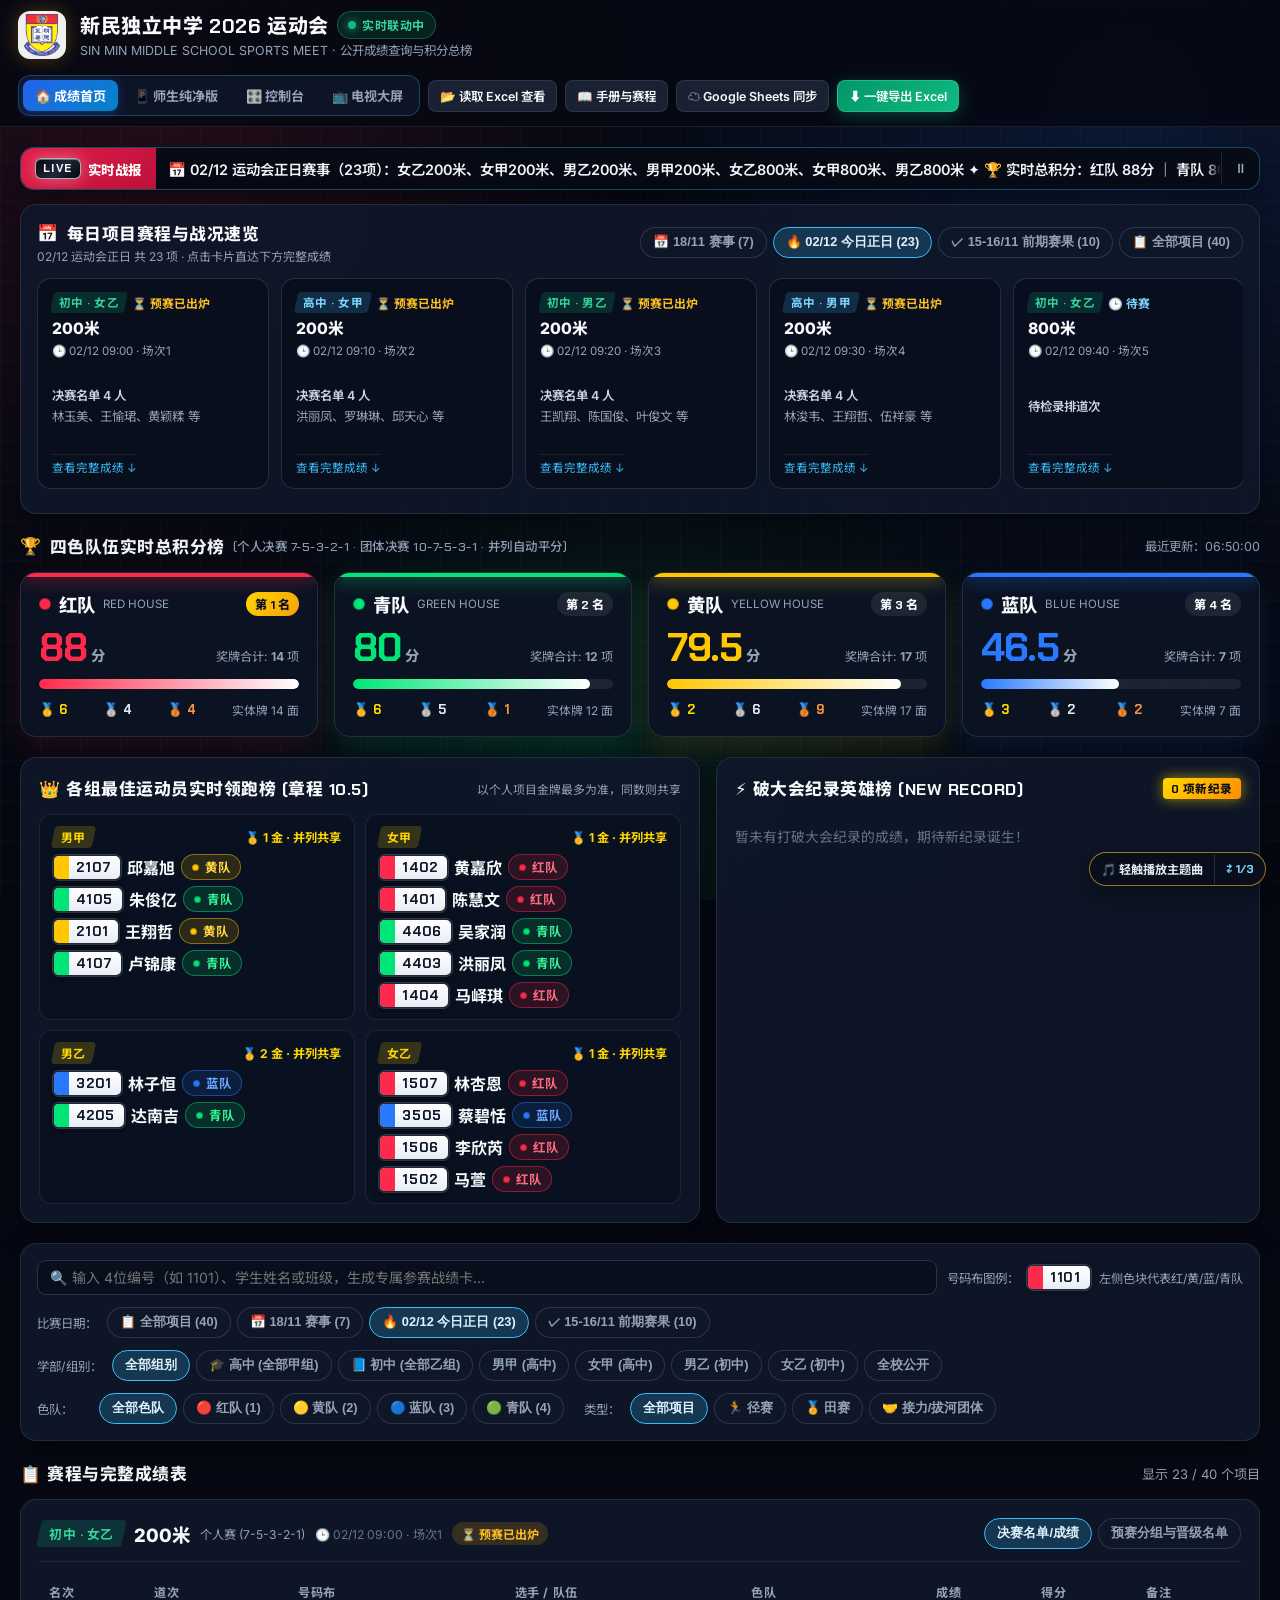
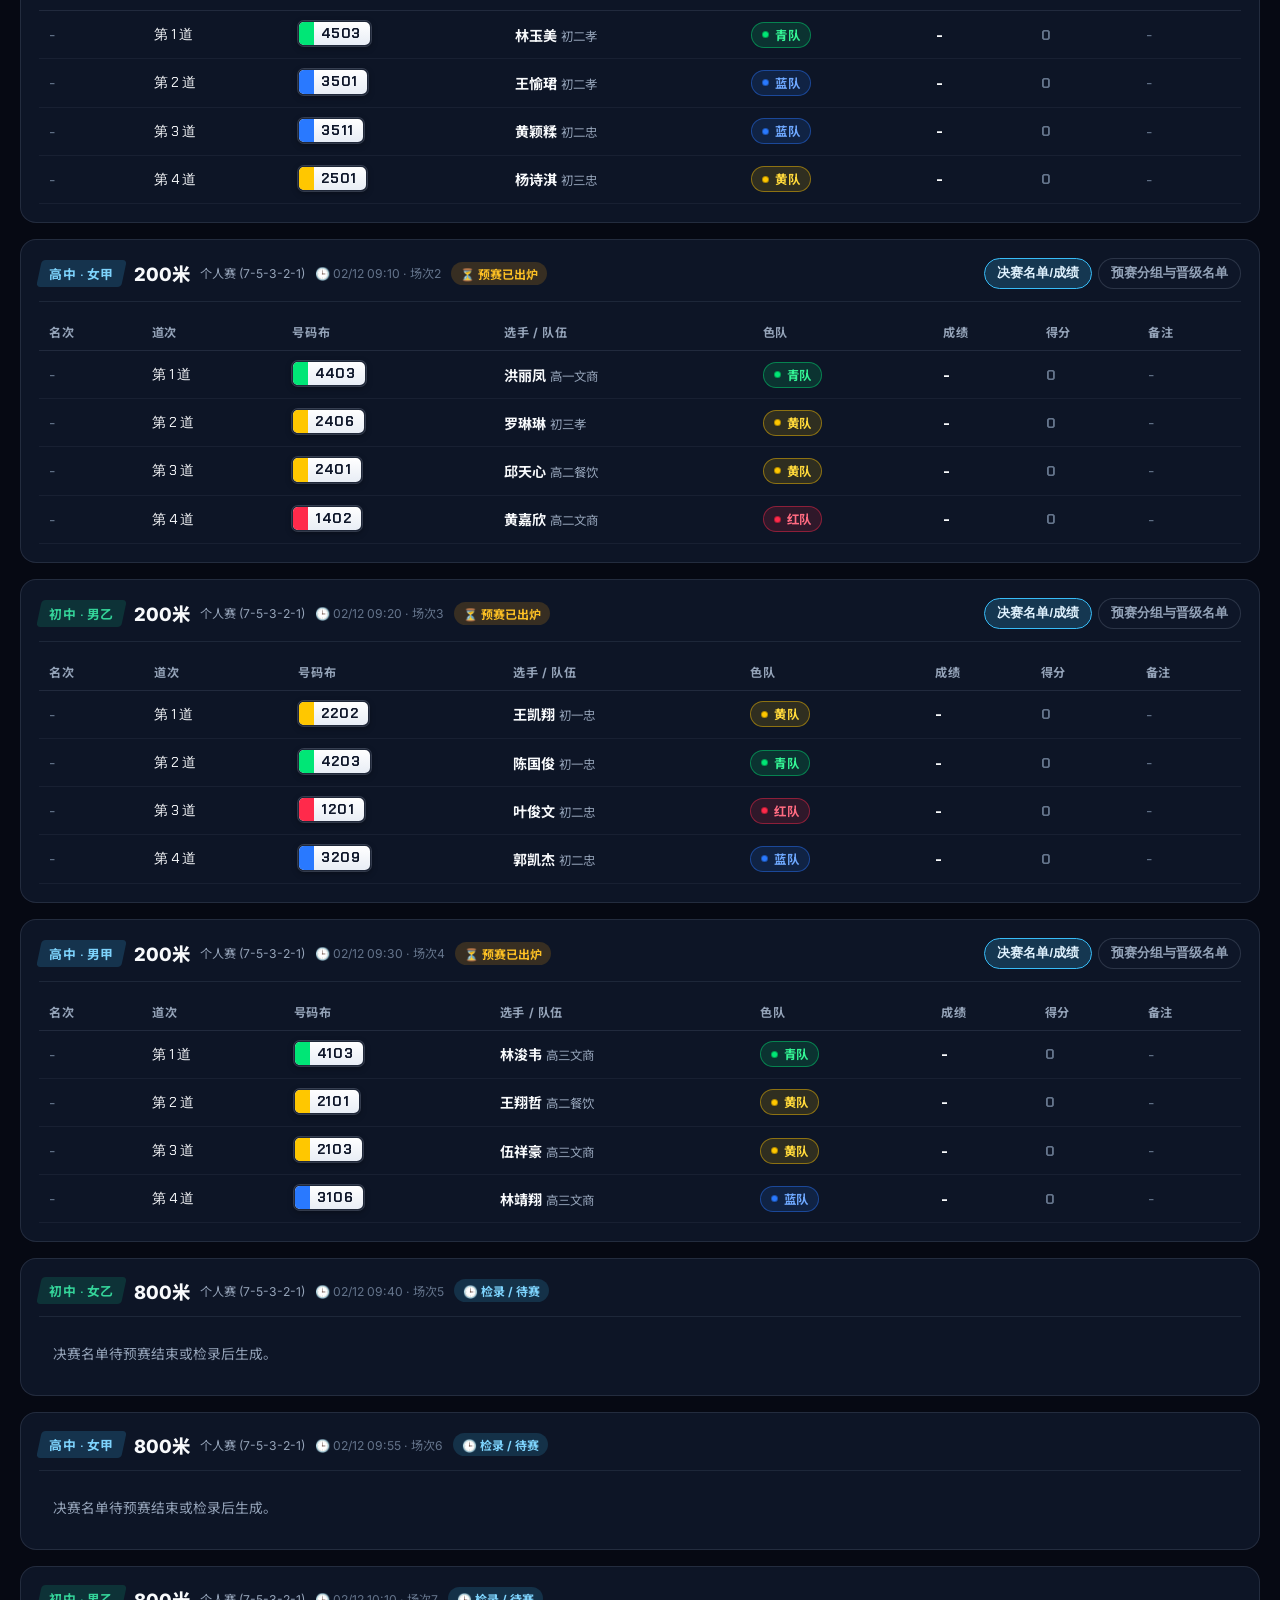
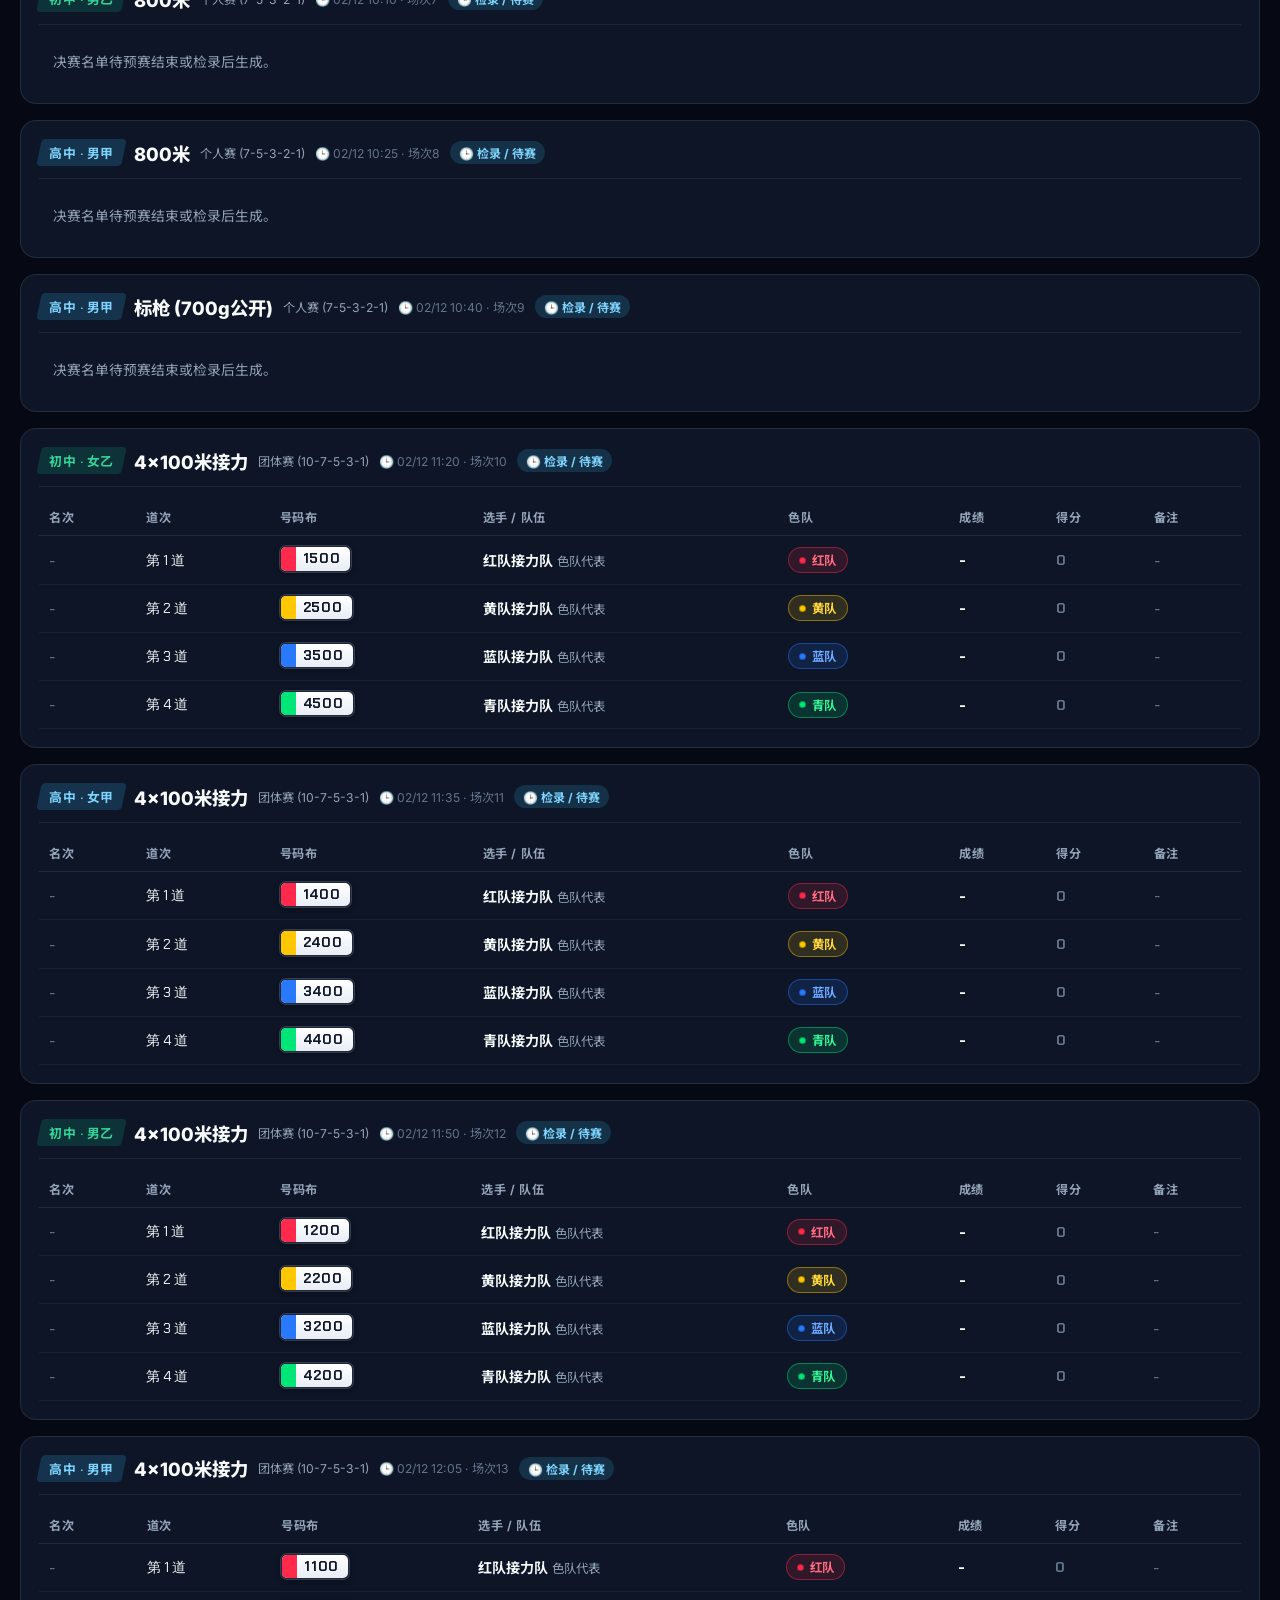
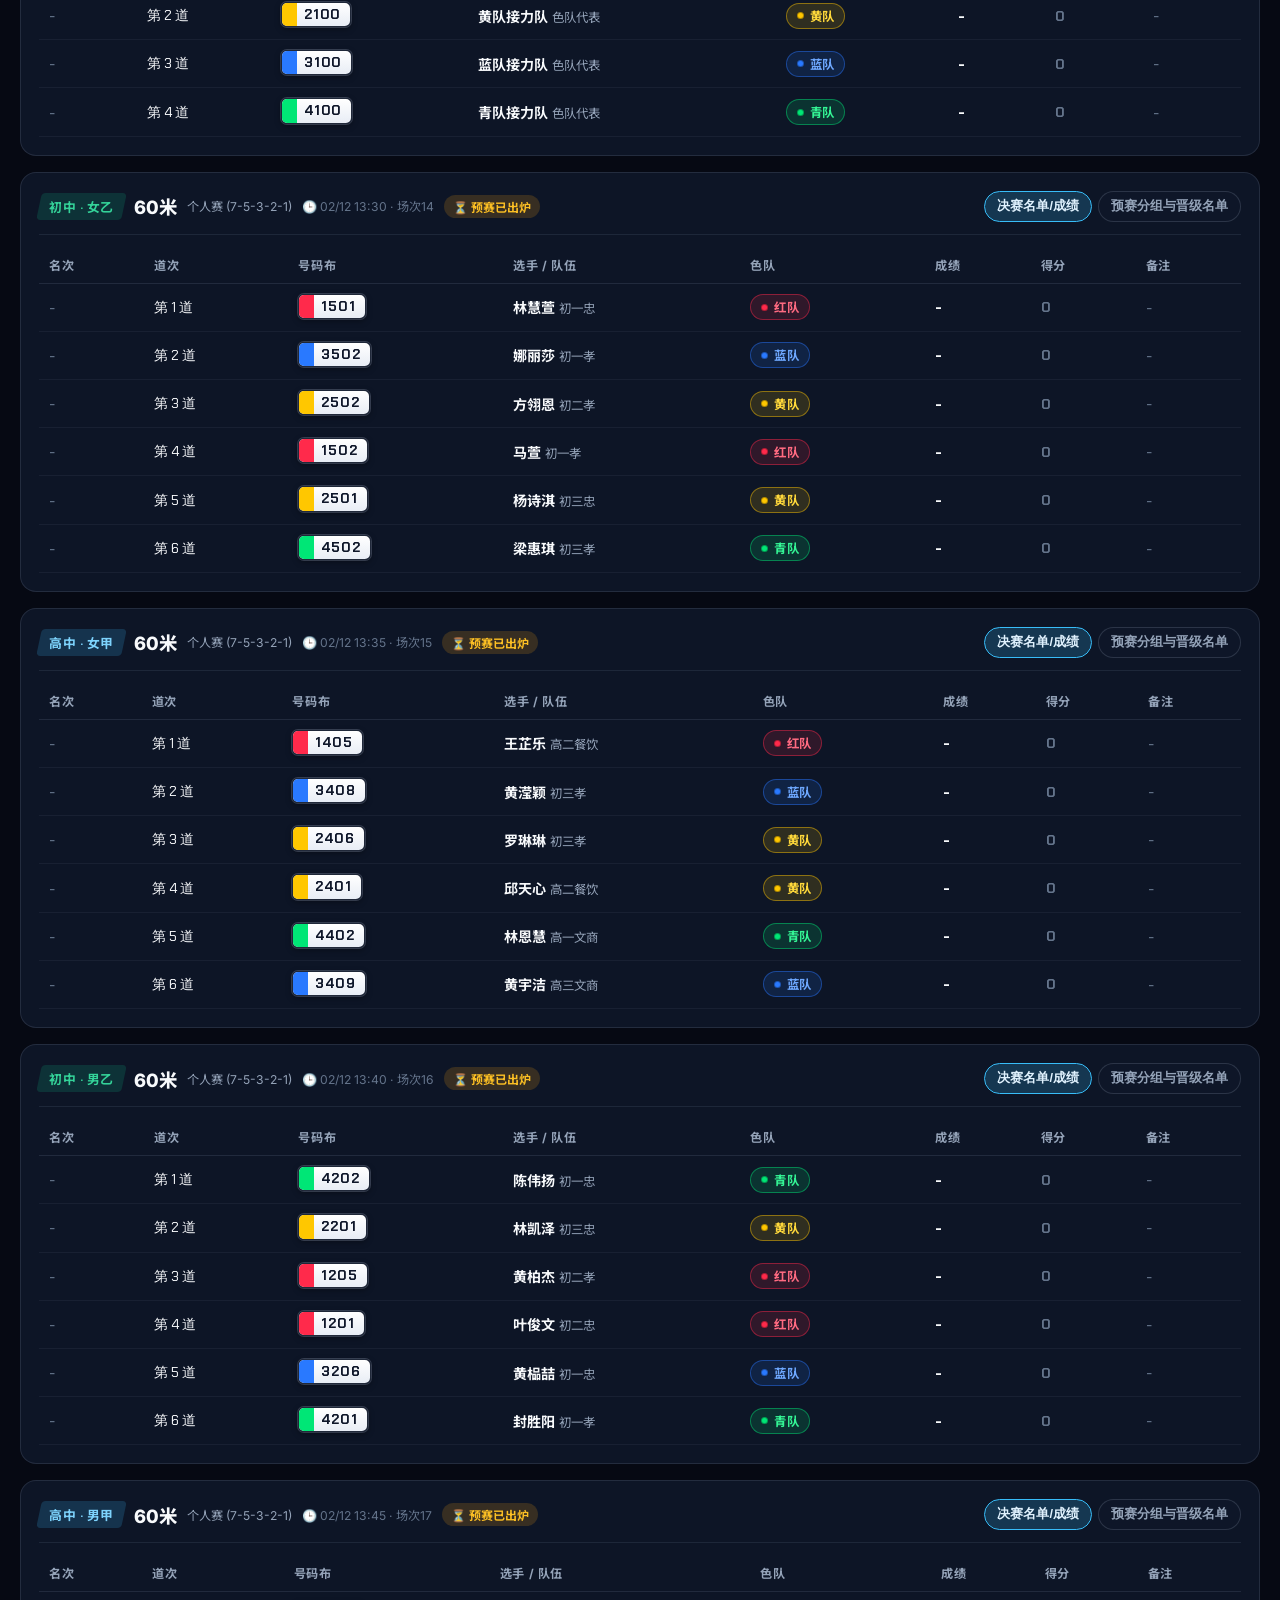
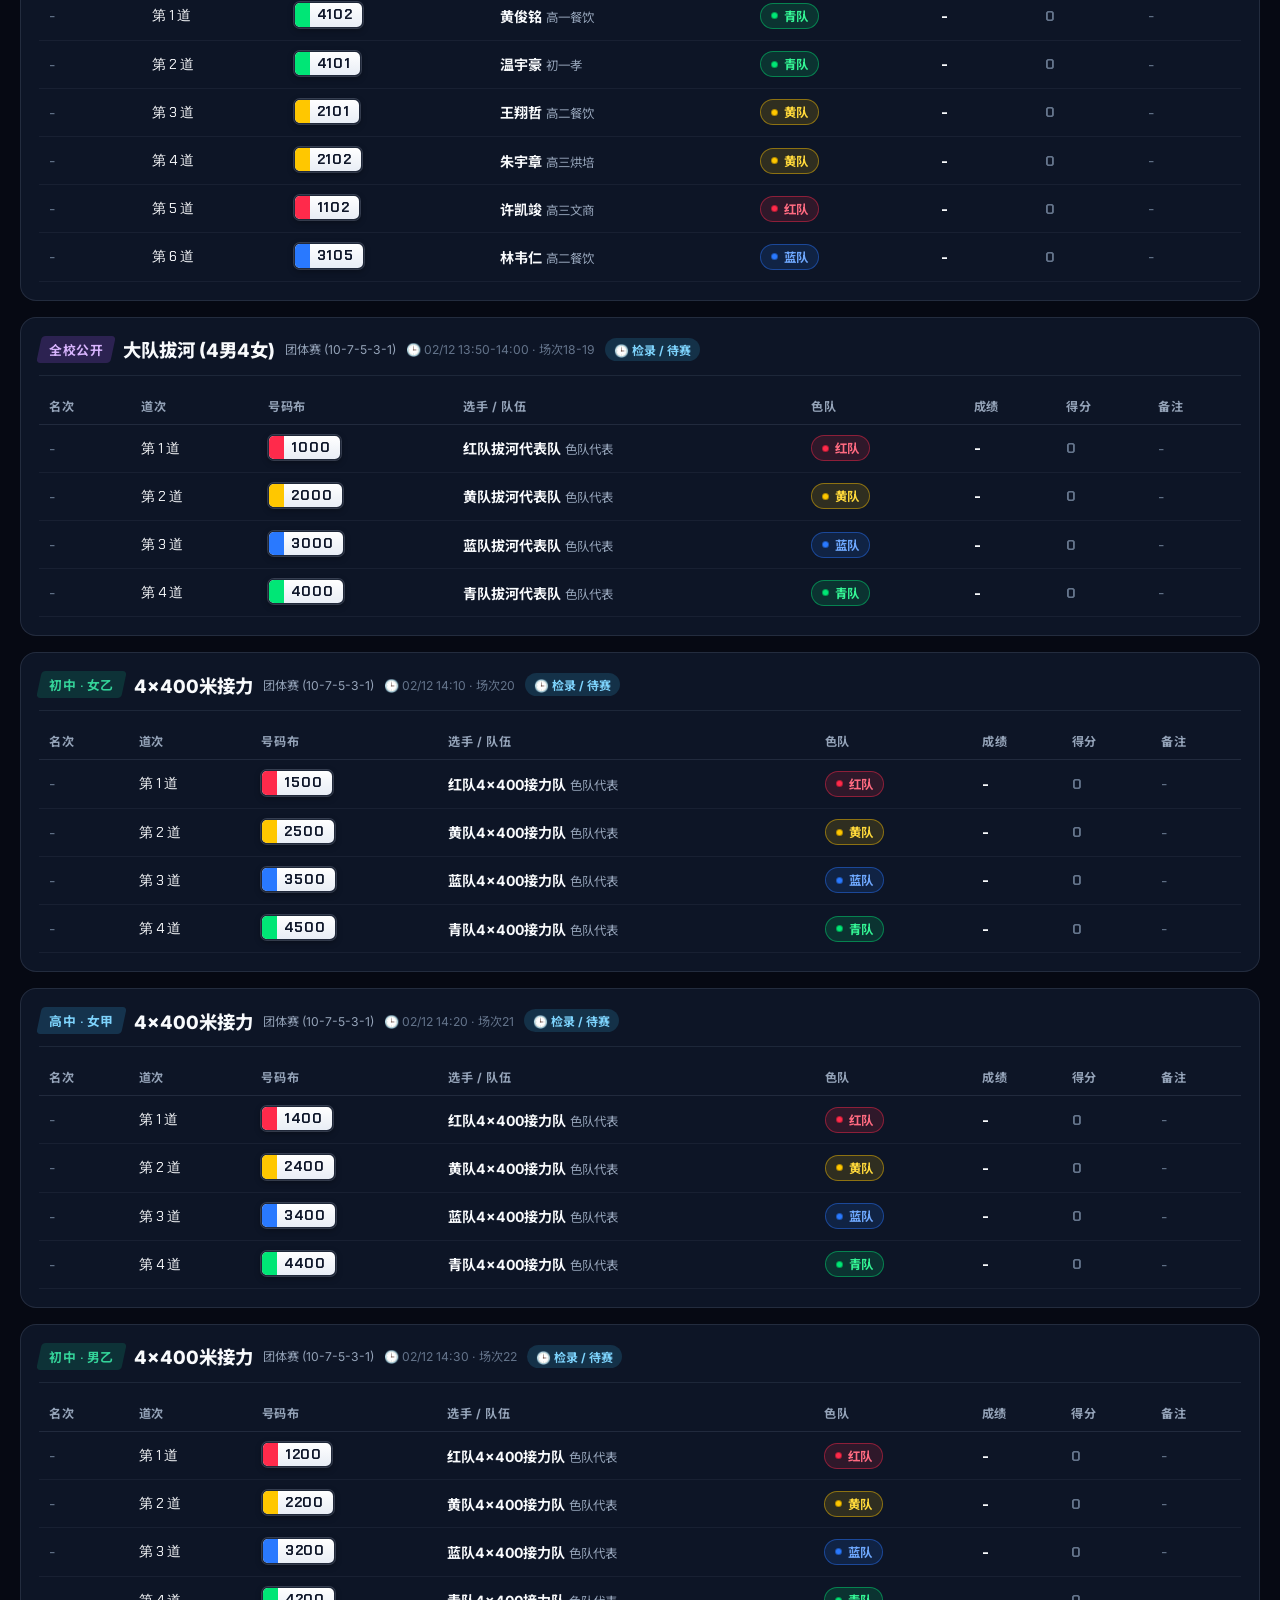
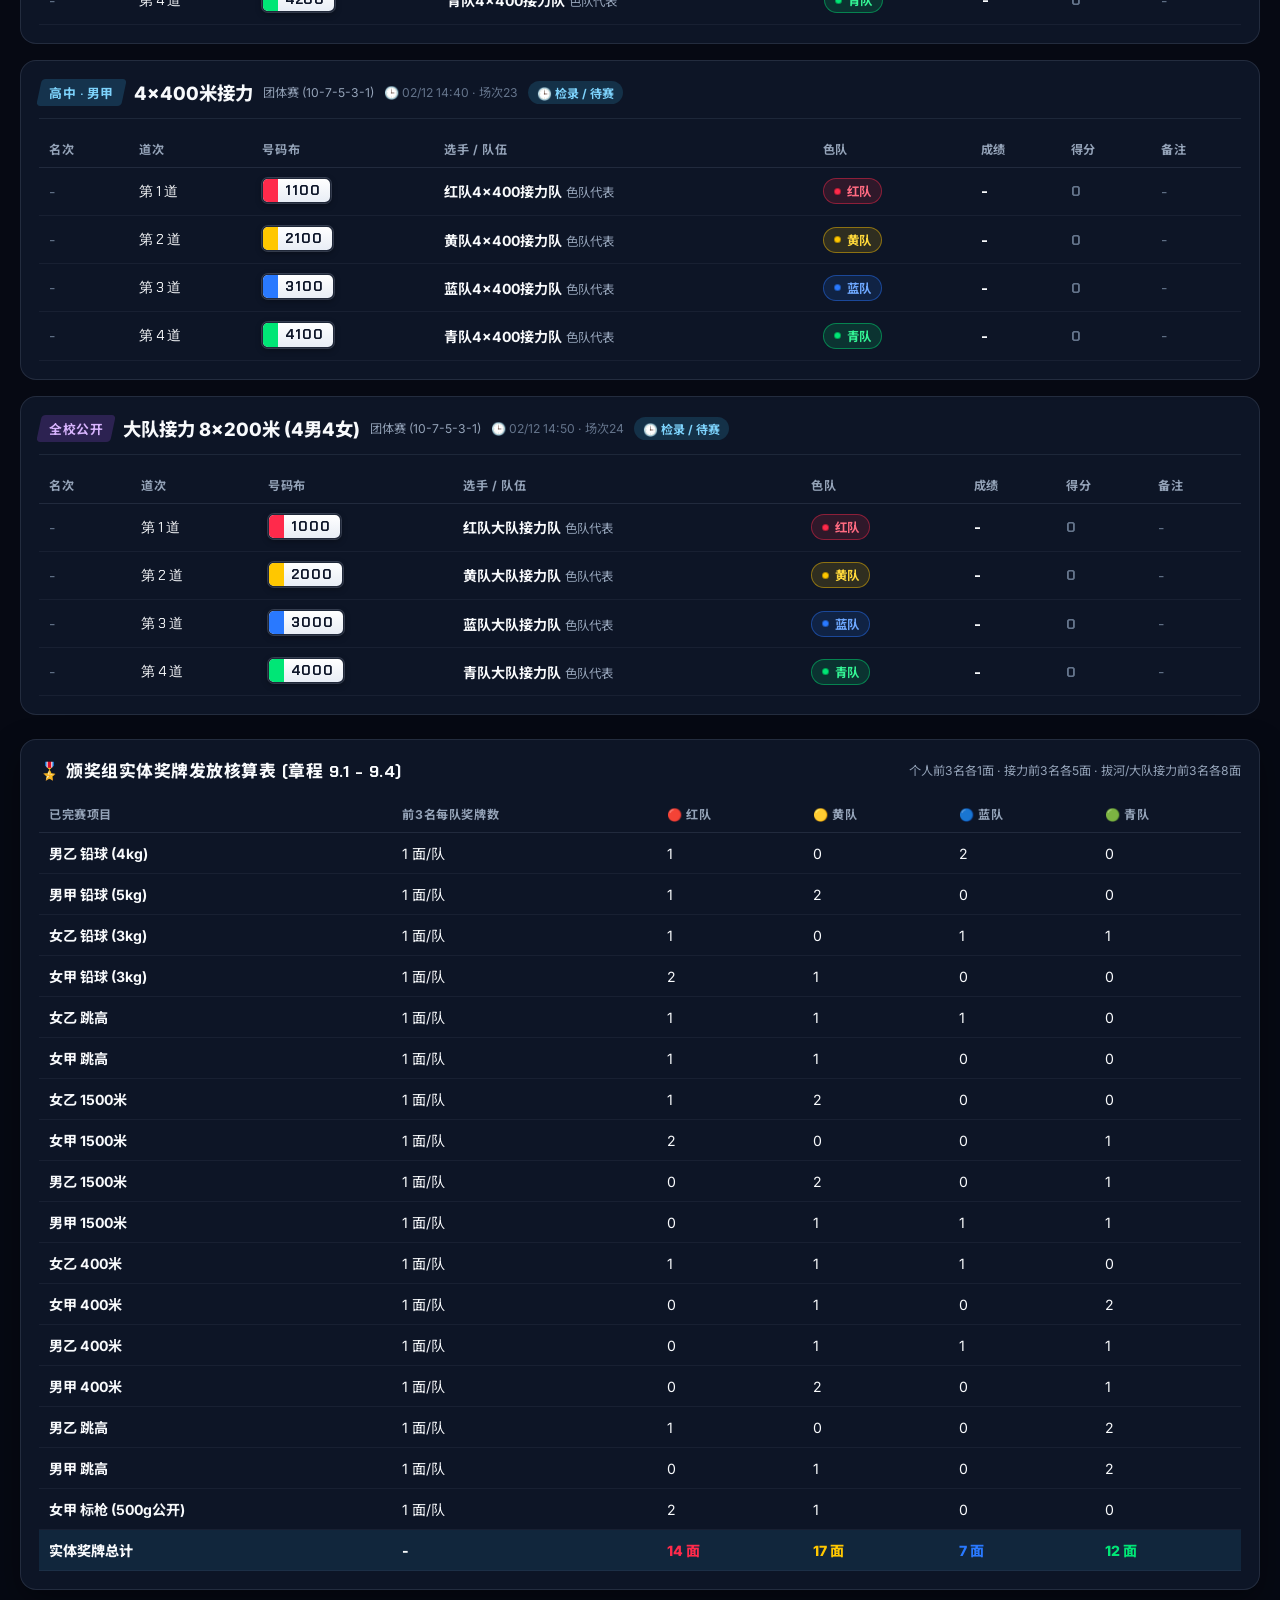
==== index.html @ 3fa59328 "feat: 接入MP3目录3首运动会主题曲，在live.html与首页实现22%轻柔自动循环播放" ====
<!DOCTYPE html>
<html lang="zh-CN">
<head>
  <meta charset="UTF-8" />
  <meta name="viewport" content="width=device-width, initial-scale=1.0" />
  <title>新民独立中学 2026 运动会 · 实时成绩与总积分榜</title>
  <link rel="preconnect" href="https://fonts.googleapis.com" />
  <link rel="preconnect" href="https://fonts.gstatic.com" crossorigin />
  <link href="https://fonts.googleapis.com/css2?family=Chakra+Petch:wght@600;700;800&family=Inter:wght@400;500;600;700&family=Noto+Sans+SC:wght@400;500;700;900&display=swap" rel="stylesheet" />
  <link rel="stylesheet" href="https://cdnjs.cloudflare.com/ajax/libs/animate.css/4.1.1/animate.min.css" />
  <link rel="stylesheet" href="./css/style.css?v=20261118v5" />
  <script src="https://cdn.sheetjs.com/xlsx-0.20.2/package/dist/xlsx.full.min.js"></script>
</head>
<body class="arena-bg">
  <!-- 顶部导航栏 -->
  <header class="top-navbar">
    <div class="nav-inner">
      <div class="brand-area">
        <div class="school-logo-wrap">
          <img src="./Sin Min Logo.png" alt="新民独立中学校徽" />
        </div>
        <div class="brand-title">
          <h1>
            <span>新民独立中学 2026 运动会</span>
            <span class="live-dot" id="sync-status-badge">实时联动中</span>
          </h1>
          <p>SIN MIN MIDDLE SCHOOL SPORTS MEET · 公开成绩查询与积分总榜</p>
        </div>
      </div>

      <div class="nav-actions">
        <nav class="page-switcher-bar" aria-label="页面切换">
          <span class="switcher-pill active">🏠 成绩首页</span>
          <a href="./live.html" target="_blank" class="switcher-pill" title="打开给全校师生扫码看的纯净只读查分页">📱 师生纯净版</a>
          <a href="./admin.html" class="switcher-pill">🎛️ 控制台</a>
          <a href="./tv-display.html" class="switcher-pill">📺 电视大屏</a>
        </nav>
        <label class="btn btn-sm" title="直接解析本地 Excel 成绩表进行展示">
          📂 读取 Excel 查看
          <input type="file" id="public-excel-input" accept=".xlsx,.xls,.csv" hidden />
        </label>
        <button class="btn btn-sm" id="btn-open-handbook">📖 手册与赛程</button>
        <button class="btn btn-sm" id="btn-open-gsheets">☁️ Google Sheets 同步</button>
        <button class="btn btn-sm btn-emerald" id="btn-export-excel">⬇️ 一键导出 Excel</button>
      </div>
    </div>
  </header>

  <main class="container">
    <!-- 顶部无缝 LIVE 慢速滚动战报条 -->
    <section class="public-live-ticker" id="public-live-ticker" aria-label="LIVE 实时战报滚动条" title="点击可暂停或继续滚动">
      <div class="public-ticker-badge">
        <span class="live-black-badge">LIVE</span>
        <span class="public-ticker-badge-text">实时战报</span>
      </div>
      <div class="public-ticker-viewport">
        <div class="public-ticker-track" id="public-ticker-track">
          <span class="public-ticker-copy">新民独立中学 2026 年度运动会实时战报加载中...</span>
          <span class="public-ticker-copy" aria-hidden="true">新民独立中学 2026 年度运动会实时战报加载中...</span>
        </div>
      </div>
      <button type="button" class="public-ticker-toggle" id="btn-ticker-toggle" aria-label="暂停滚动" title="点击暂停或继续滚动">⏸</button>
    </section>

    <!-- LIVE 滚动条正下方：每日项目速览与日期切换 -->
    <section class="glass-panel daily-spotlight-panel" id="daily-spotlight-section" aria-label="每日比赛项目速览">
      <div class="daily-spotlight-head">
        <div>
          <h2 class="section-title">
            <span>📅</span>
            <span>每日项目赛程与战况速览</span>
          </h2>
          <div style="font-size:0.75rem; color:var(--text-secondary); margin-top:2px;" id="daily-spotlight-subtitle">点击项目卡片直达下方完整成绩与名单</div>
        </div>
        <div class="filter-chips" id="daily-day-tabs"></div>
      </div>
      <div class="daily-cards-strip" id="daily-cards-strip"></div>
    </section>

    <!-- 置顶：四色队伍实时总积分榜 -->
    <section aria-label="四色队伍总积分榜">
      <div class="section-header">
        <h2 class="section-title">
          <span>🏆</span>
          <span>四色队伍实时总积分榜</span>
          <span style="font-size:0.78rem; color:var(--text-secondary); font-weight:500;">(个人决赛 7-5-3-2-1 · 团体决赛 10-7-5-3-1 · 并列自动平分)</span>
        </h2>
        <div style="font-size:0.78rem; color:var(--text-secondary);" id="last-updated-label">更新时间：-</div>
      </div>
      <div class="scoreboard-grid" id="scoreboard-grid"></div>
    </section>

    <!-- 荣耀聚焦：最佳运动员实时榜 & 破大会纪录英雄榜 -->
    <section class="spotlight-grid">
      <div class="glass-panel animate__animated animate__fadeInUp" style="padding:18px;">
        <div class="section-header">
          <h3 class="section-title">👑 各组最佳运动员实时领跑榜 (章程 10.5)</h3>
          <span style="font-size:0.74rem; color:var(--text-secondary);">以个人项目金牌最多为准，同数则共享</span>
        </div>
        <div class="mvp-mini-grid" id="mvp-mini-grid"></div>
      </div>

      <div class="glass-panel animate__animated animate__fadeInUp" style="padding:18px;">
        <div class="section-header">
          <h3 class="section-title">⚡ 破大会纪录英雄榜 (NEW RECORD)</h3>
          <span class="badge-record" id="record-total-count">0 项新纪录</span>
        </div>
        <div id="records-spotlight-list" style="display:flex; flex-direction:column; gap:8px; max-height:210px; overflow-y:auto;"></div>
      </div>
    </section>

    <!-- 多维筛选器与学生个人编号检索 -->
    <section class="glass-panel filter-bar">
      <div class="filter-row" style="justify-content:space-between;">
        <div style="flex:1; min-width:260px; display:flex; gap:8px; align-items:center;">
          <input
            type="text"
            id="search-input"
            class="input-control"
            style="width:100%;"
            placeholder="🔍 输入 4位编号（如 1101）、学生姓名或班级，生成专属参赛战绩卡..."
          />
          <button class="btn btn-sm" id="btn-clear-search" style="display:none;">清除</button>
        </div>
        <div style="display:flex; gap:8px; align-items:center; flex-wrap:wrap;">
          <span style="font-size:0.78rem; color:var(--text-secondary);">号码布图例：</span>
          <span class="bib-badge bib-white"><span class="bib-color-block team-dot-red"></span><span class="bib-num-text">1101</span></span>
          <span style="font-size:0.76rem; color:var(--text-secondary);">左侧色块代表红/黄/蓝/青队</span>
        </div>
      </div>

      <div class="filter-row">
        <span style="font-size:0.78rem; color:var(--text-secondary); min-width:52px;">比赛日期：</span>
        <div class="filter-chips" id="filter-day"></div>
      </div>

      <div class="filter-row">
        <span style="font-size:0.78rem; color:var(--text-secondary); min-width:52px;">学部/组别：</span>
        <div class="filter-chips" id="filter-group">
          <button class="chip-btn active" data-val="all">全部组别</button>
          <button class="chip-btn" data-val="senior">🎓 高中 (全部甲组)</button>
          <button class="chip-btn" data-val="junior">📘 初中 (全部乙组)</button>
          <button class="chip-btn" data-val="男甲">男甲 (高中)</button>
          <button class="chip-btn" data-val="女甲">女甲 (高中)</button>
          <button class="chip-btn" data-val="男乙">男乙 (初中)</button>
          <button class="chip-btn" data-val="女乙">女乙 (初中)</button>
          <button class="chip-btn" data-val="公开">全校公开</button>
        </div>
      </div>

      <div class="filter-row">
        <span style="font-size:0.78rem; color:var(--text-secondary); min-width:52px;">色队：</span>
        <div class="filter-chips" id="filter-team">
          <button class="chip-btn active" data-val="all">全部色队</button>
          <button class="chip-btn" data-val="red">🔴 红队 (1)</button>
          <button class="chip-btn" data-val="yellow">🟡 黄队 (2)</button>
          <button class="chip-btn" data-val="blue">🔵 蓝队 (3)</button>
          <button class="chip-btn" data-val="green">🟢 青队 (4)</button>
        </div>

        <span style="font-size:0.78rem; color:var(--text-secondary); margin-left:10px;">类型：</span>
        <div class="filter-chips" id="filter-type">
          <button class="chip-btn active" data-val="all">全部项目</button>
          <button class="chip-btn" data-val="track">🏃 径赛</button>
          <button class="chip-btn" data-val="field">🏅 田赛</button>
          <button class="chip-btn" data-val="team">🤝 接力/拔河团体</button>
        </div>
      </div>
    </section>

    <!-- 个人专属参赛卡（仅搜索时出现） -->
    <section id="athlete-profile-card" style="display:none; margin-bottom:20px;"></section>

    <!-- 赛程与完整成绩表 -->
    <section>
      <div class="section-header">
        <h2 class="section-title">📋 赛程与完整成绩表</h2>
        <span style="font-size:0.82rem; color:var(--text-secondary);" id="events-count-label">共 0 个项目</span>
      </div>
      <div class="events-feed" id="events-feed"></div>
    </section>

    <!-- 颁奖台实体奖牌核算表（章程第9条） -->
    <section class="glass-panel" style="margin-top:24px; padding:18px;">
      <div class="section-header">
        <h3 class="section-title">🎖️ 颁奖组实体奖牌发放核算表 (章程 9.1 - 9.4)</h3>
        <span style="font-size:0.76rem; color:var(--text-secondary);">个人前3名各1面 · 接力前3名各5面 · 拔河/大队接力前3名各8面</span>
      </div>
      <div class="data-table-wrap">
        <table class="data-table" id="physical-medals-table"></table>
      </div>
    </section>
  </main>

  <!-- Google Sheets 同步设置模态框 -->
  <div class="modal-backdrop" id="gsheets-modal">
    <div class="glass-panel modal-card animate__animated animate__zoomIn animate__faster">
      <div class="section-header">
        <h3 class="section-title">☁️ Google Sheets 决赛实时同步设置</h3>
        <button class="btn btn-sm" id="btn-close-gsheets">✕ 关闭</button>
      </div>
      <p style="font-size:0.86rem; color:var(--text-secondary); line-height:1.6; margin-top:0;">
        在 Google Sheets 中点击 <strong>文件 → 共享 → 发布到网络</strong>，将工作表发布为 <strong>CSV</strong> 格式并粘贴链接到下方，即可每 20 秒自动拉取决赛同步成绩（无需后端服务器）。
      </p>
      <div style="display:flex; flex-direction:column; gap:12px;">
        <label style="font-size:0.82rem; color:var(--text-secondary);">
          Google Sheets 已发布 CSV 链接：
          <input type="url" id="gsheets-csv-url" class="input-control" style="width:100%; margin-top:6px;" placeholder="https://docs.google.com/spreadsheets/d/.../pub?output=csv" />
        </label>
        <div style="display:flex; align-items:center; justify-content:space-between; gap:10px; flex-wrap:wrap;">
          <label style="display:flex; align-items:center; gap:8px; font-size:0.85rem; cursor:pointer;">
            <input type="checkbox" id="gsheets-auto-poll" />
            <span>开启每 20 秒自动同步</span>
          </label>
          <div style="display:flex; gap:8px;">
            <button class="btn btn-sm" id="btn-save-gsheets">保存链接</button>
            <button class="btn btn-sm btn-primary" id="btn-sync-gsheets-now">立即拉取同步</button>
          </div>
        </div>
      </div>
    </div>
  </div>

  <!-- 运动会手册与正日赛程模态框 -->
  <div class="modal-backdrop" id="handbook-modal">
    <div class="glass-panel modal-card" style="max-width:860px;">
      <div style="display:flex; justify-content:space-between; align-items:center; margin-bottom:14px;">
        <h3 style="margin:0;">📖 2026 运动会手册与正日赛程</h3>
        <button class="btn btn-sm" id="btn-close-handbook">关闭</button>
      </div>
      <div id="handbook-modal-body"></div>
    </div>
  </div>

  <script src="./js/core.js?v=20261118v5"></script>
  <script>
    (function () {
      var S = window.SinMinSports;
      var state = S.loadState();
      var filters = { day: S.getDefaultActiveDay(), group: 'all', team: 'all', type: 'all', query: '' };
      var activeStageTab = {}; // eventId -> 'final' | 'prelim'
      var pollTimer = null;

      function renderAll(highlightAnimate) {
        S.renderPublicTopWidgets(state, filters);
        renderScoreboard(highlightAnimate);
        renderMvpAndRecords();
        renderAthleteSearchCard();
        renderEventsFeed();
        renderPhysicalMedalsTable();
        var updatedEl = document.getElementById('last-updated-label');
        if (updatedEl && state.meta && state.meta.updatedAt) {
          var d = new Date(state.meta.updatedAt);
          updatedEl.textContent = '最近更新：' + d.toLocaleTimeString('zh-CN', { hour12: false });
        }
      }

      function renderScoreboard(highlightAnimate) {
        var standings = S.computeStandings(state);
        var container = document.getElementById('scoreboard-grid');
        container.innerHTML = standings.rankedTeams.map(function (t) {
          var pct = Math.max(8, t.progressPct || 0);
          return (
            '<div class="house-card house-' + t.id + ' animate__animated ' + (highlightAnimate ? 'animate__pulse' : 'animate__fadeInUp') + '">' +
              '<div class="house-card-header">' +
                '<div style="display:flex; align-items:center; gap:8px;">' +
                  '<span class="bib-dot team-dot-' + t.id + '" style="width:12px; height:12px;"></span>' +
                  '<span style="font-size:1.15rem; font-weight:800;">' + S.escapeHtml(t.name) + '</span>' +
                  '<span style="font-size:0.72rem; color:var(--text-secondary);">' + S.escapeHtml(t.enName) + '</span>' +
                '</div>' +
                '<span class="house-rank-badge ' + (t.rank === 1 ? 'house-rank-1' : '') + '">第 ' + t.rank + ' 名</span>' +
              '</div>' +
              '<div style="display:flex; align-items:baseline; justify-content:space-between;">' +
                '<div class="house-score-num" style="color:' + t.color + ';">' + t.points + '<span style="font-size:0.9rem; margin-left:4px; color:var(--text-secondary);">分</span></div>' +
                '<div style="font-size:0.76rem; color:var(--text-secondary);">奖牌合计: <strong>' + (t.gold + t.silver + t.bronze) + '</strong> 项</div>' +
              '</div>' +
              '<div class="house-progress-track">' +
                '<div class="house-progress-fill" style="width:' + pct + '%; background:linear-gradient(90deg, ' + t.color + ', #ffffff);"></div>' +
              '</div>' +
              '<div class="house-medals-row">' +
                '<span class="medal-chip" style="color:var(--gold);">🥇 ' + t.gold + '</span>' +
                '<span class="medal-chip" style="color:var(--silver);">🥈 ' + t.silver + '</span>' +
                '<span class="medal-chip" style="color:var(--bronze);">🥉 ' + t.bronze + '</span>' +
                '<span style="font-size:0.74rem; color:var(--text-secondary);">实体牌 ' + t.physicalMedals + ' 面</span>' +
              '</div>' +
            '</div>'
          );
        }).join('');
      }

      function renderMvpAndRecords() {
        var standings = S.computeStandings(state);
        var mvpEl = document.getElementById('mvp-mini-grid');
        mvpEl.innerHTML = S.GROUP_ORDER.map(function (grp) {
          var info = standings.bestAthletes[grp];
          if (!info || info.leaders.length === 0) {
            return (
              '<div class="mvp-mini-card">' +
                '<div style="display:flex; justify-content:space-between; align-items:center;">' +
                  '<span class="skew-tag" style="background:rgba(148,163,184,0.16); padding:2px 8px; font-size:0.74rem;"><span>' + grp + '</span></span>' +
                  '<span style="font-size:0.74rem; color:var(--text-muted);">暂未产生个人金牌</span>' +
                '</div>' +
                '<div style="color:var(--text-muted); font-size:0.84rem;">等待决赛完赛...</div>' +
              '</div>'
            );
          }
          var namesHtml = info.leaders.map(function (l) {
            return '<div style="display:flex; align-items:center; gap:6px; flex-wrap:wrap;">' +
              S.renderBibHtml(l.bib, grp) +
              '<strong>' + S.escapeHtml(l.name) + '</strong>' +
              S.renderTeamPillHtml(l.team) +
            '</div>';
          }).join('');
          return (
            '<div class="mvp-mini-card">' +
              '<div style="display:flex; justify-content:space-between; align-items:center;">' +
                '<span class="skew-tag" style="background:rgba(255,215,0,0.18); color:#ffd700; padding:2px 8px; font-size:0.74rem;"><span>' + grp + '</span></span>' +
                '<span style="font-size:0.76rem; color:#ffd700; font-weight:700;">🥇 ' + info.maxGolds + ' 金' + (info.shared ? ' · 并列共享' : '') + '</span>' +
              '</div>' +
              namesHtml +
            '</div>'
          );
        }).join('');

        var recListEl = document.getElementById('records-spotlight-list');
        var recCountEl = document.getElementById('record-total-count');
        recCountEl.textContent = standings.recordsList.length + ' 项新纪录';
        if (standings.recordsList.length === 0) {
          recListEl.innerHTML = '<div style="color:var(--text-muted); font-size:0.86rem; padding:12px 0;">暂未有打破大会纪录的成绩，期待新纪录诞生！</div>';
        } else {
          recListEl.innerHTML = standings.recordsList.map(function (r) {
            return (
              '<div style="display:flex; align-items:center; justify-content:space-between; gap:10px; padding:9px 12px; border-radius:10px; background:rgba(255,215,0,0.08); border:1px solid rgba(255,215,0,0.28);">' +
                '<div style="display:flex; align-items:center; gap:8px; flex-wrap:wrap;">' +
                  '<span class="badge-record">NR</span>' +
                  '<strong>' + S.escapeHtml(r.eventName) + '</strong>' +
                  '<span>' + S.escapeHtml(r.name) + '</span>' +
                  S.renderTeamPillHtml(r.team) +
                '</div>' +
                '<div style="text-align:right; font-family:var(--font-mono); white-space:nowrap;">' +
                  '<strong style="color:var(--gold); font-size:0.95rem;">' + S.escapeHtml(r.newMark) + '</strong>' +
                  '<div style="font-size:0.7rem; color:var(--text-secondary);">原纪录 ' + S.escapeHtml(r.oldMark) + '</div>' +
                '</div>' +
              '</div>'
            );
          }).join('');
        }
      }

      function renderAthleteSearchCard() {
        var box = document.getElementById('athlete-profile-card');
        var q = filters.query.trim().toLowerCase();
        if (!q) {
          box.style.display = 'none';
          box.innerHTML = '';
          return;
        }
        var matches = {};
        (state.events || []).forEach(function (ev) {
          var finalComputed = S.calculateEntries(ev.finalEntries || [], ev, true);
          var prelimInfo = S.computePrelimQualifiers(ev);

          function scanList(list, stageName) {
            list.forEach(function (entry) {
              var hay = [entry.bib, entry.name, entry.className].join(' ').toLowerCase();
              if (hay.indexOf(q) !== -1) {
                var key = (entry.bib || entry.name) + '_' + (entry.group || ev.group);
                if (!matches[key]) {
                  matches[key] = {
                    bib: entry.bib,
                    name: entry.name,
                    className: entry.className,
                    team: S.normalizeTeamId(entry.team),
                    group: entry.group || ev.group,
                    totalPoints: 0,
                    items: []
                  };
                }
                matches[key].totalPoints = Math.round((matches[key].totalPoints + (entry.points || 0)) * 100) / 100;
                matches[key].items.push({
                  eventName: ev.group + ' ' + ev.name,
                  stage: stageName,
                  lane: entry.lane,
                  mark: S.formatMarkDisplay(entry, ev),
                  rank: entry.rank || entry.heatRank || '-',
                  points: entry.points || 0,
                  isRecord: !!entry.isRecord,
                  status: entry.status || 'OK'
                });
              }
            });
          }
          scanList(finalComputed, '决赛');
          scanList(prelimInfo.entries, '预赛');
        });

        var list = Object.keys(matches).map(function (k) { return matches[k]; });
        if (list.length === 0) {
          box.style.display = 'block';
          box.innerHTML = '<div class="glass-panel" style="padding:16px; color:var(--text-secondary);">未找到与「' + S.escapeHtml(filters.query) + '」匹配的选手或编号。</div>';
          return;
        }

        box.style.display = 'block';
        box.innerHTML = list.slice(0, 4).map(function (ath) {
          return (
            '<div class="glass-panel animate__animated animate__fadeIn" style="padding:18px; margin-bottom:12px; border-color:rgba(56,189,248,0.45);">' +
              '<div style="display:flex; align-items:center; justify-content:space-between; flex-wrap:wrap; gap:12px; margin-bottom:12px;">' +
                '<div style="display:flex; align-items:center; gap:10px; flex-wrap:wrap;">' +
                  S.renderBibHtml(ath.bib, ath.group) +
                  '<strong style="font-size:1.2rem;">' + S.escapeHtml(ath.name) + '</strong>' +
                  '<span style="color:var(--text-secondary); font-size:0.88rem;">' + S.escapeHtml(ath.className || '') + ' · ' + S.escapeHtml(ath.group) + '</span>' +
                  S.renderTeamPillHtml(ath.team) +
                '</div>' +
                '<div style="font-family:var(--font-display); font-size:1.15rem; font-weight:800; color:var(--accent-cyan);">' +
                  '为队伍贡献总分：' + ath.totalPoints + ' 分' +
                '</div>' +
              '</div>' +
              '<div style="display:grid; grid-template-columns:repeat(auto-fill, minmax(220px, 1fr)); gap:10px;">' +
                ath.items.map(function (it) {
                  return (
                    '<div style="padding:10px 12px; border-radius:10px; background:rgba(9,14,28,0.7); border:1px solid rgba(148,163,184,0.16);">' +
                      '<div style="font-weight:700; font-size:0.88rem; margin-bottom:4px;">' + S.escapeHtml(it.eventName) + ' <span style="color:var(--accent-cyan); font-size:0.76rem;">[' + it.stage + ']</span></div>' +
                      '<div style="font-size:0.82rem; color:var(--text-secondary);">第 ' + (it.lane || '-') + ' 道 · 成绩 <strong style="color:#fff;">' + S.escapeHtml(it.mark) + '</strong></div>' +
                      '<div style="font-size:0.8rem; margin-top:4px; display:flex; justify-content:space-between;">' +
                        '<span>名次：第 ' + it.rank + ' 名</span>' +
                        '<span style="color:#34d399; font-weight:700;">' + (it.points ? ('+' + it.points + ' 分') : (it.status !== 'OK' ? it.status : '未计分')) + '</span>' +
                      '</div>' +
                    '</div>'
                  );
                }).join('') +
              '</div>' +
            '</div>'
          );
        }).join('');
      }

      function renderEventsFeed() {
        var feedEl = document.getElementById('events-feed');
        var dnsMap = S.getDnsDisqualifications(state).warnings;
        var q = filters.query.trim().toLowerCase();

        var filteredEvents = (state.events || []).filter(function (ev) {
          if (filters.day && filters.day !== 'all' && S.getEventDayBucket(ev) !== filters.day) return false;
          if (filters.group !== 'all') {
            if (filters.group === 'senior' && ev.group !== '男甲' && ev.group !== '女甲') return false;
            else if (filters.group === 'junior' && ev.group !== '男乙' && ev.group !== '女乙') return false;
            else if (filters.group !== 'senior' && filters.group !== 'junior' && ev.group !== filters.group) return false;
          }
          if (filters.type !== 'all') {
            if (filters.type === 'team' && !ev.isTeam) return false;
            if (filters.type === 'track' && (ev.type !== 'track' || ev.isTeam)) return false;
            if (filters.type === 'field' && ev.type !== 'field') return false;
          }
          var allEntries = (ev.finalEntries || []).concat(ev.prelimEntries || []);
          if (filters.team !== 'all') {
            var hasTeam = allEntries.some(function (e) { return S.normalizeTeamId(e.team) === filters.team; });
            if (!hasTeam) return false;
          }
          if (q) {
            var hitEvent = (ev.name + ' ' + ev.group).toLowerCase().indexOf(q) !== -1;
            var hitEntry = allEntries.some(function (e) {
              return [e.bib, e.name, e.className].join(' ').toLowerCase().indexOf(q) !== -1;
            });
            if (!hitEvent && !hitEntry) return false;
          }
          return true;
        });

        document.getElementById('events-count-label').textContent = '显示 ' + filteredEvents.length + ' / ' + (state.events || []).length + ' 个项目';

        if (filteredEvents.length === 0) {
          feedEl.innerHTML = '<div class="glass-panel" style="padding:36px; text-align:center; color:var(--text-secondary);">' +
            '当前筛选条件下暂无赛事项目' +
            (filters.day !== 'all' ? '<div style="margin-top:12px;"><button type="button" class="chip-btn active" id="btn-show-all-days">查看全部 ' + (state.events || []).length + ' 个赛期项目</button></div>' : '') +
            '</div>';
          return;
        }

        feedEl.innerHTML = filteredEvents.map(function (ev) {
          var hasPrelims = ev.prelimEntries && ev.prelimEntries.length > 0;
          var hasFinals = ev.finalEntries && ev.finalEntries.length > 0;
          var stageMode = activeStageTab[ev.id] || (hasFinals ? 'final' : (hasPrelims ? 'prelim' : 'final'));

          var statusBadge = ev.status === 'finished'
            ? '<span style="padding:3px 9px; border-radius:999px; background:rgba(16,185,129,0.16); color:#34d399; font-size:0.75rem; font-weight:700;">✓ 决赛已完赛</span>'
            : (ev.status === 'prelims_done'
              ? '<span style="padding:3px 9px; border-radius:999px; background:rgba(245,158,11,0.18); color:#fbbf24; font-size:0.75rem; font-weight:700;">⏳ 预赛已出炉</span>'
              : '<span style="padding:3px 9px; border-radius:999px; background:rgba(56,189,248,0.16); color:#7dd3fc; font-size:0.75rem; font-weight:700;">🕒 检录 / 待赛</span>');

          var stageSwitchHtml = '';
          if (hasPrelims) {
            stageSwitchHtml = (
              '<div style="display:flex; gap:6px;">' +
                '<button class="chip-btn ' + (stageMode === 'final' ? 'active' : '') + '" data-stage-ev="' + ev.id + '" data-stage="final">决赛名单/成绩</button>' +
                '<button class="chip-btn ' + (stageMode === 'prelim' ? 'active' : '') + '" data-stage-ev="' + ev.id + '" data-stage="prelim">预赛分组与晋级名单</button>' +
              '</div>'
            );
          }

          var tableHtml = '';
          if (stageMode === 'prelim' && hasPrelims) {
            var pInfo = S.computePrelimQualifiers(ev);
            var pRows = pInfo.entries.filter(function (e) {
              return filters.team === 'all' || S.normalizeTeamId(e.team) === filters.team;
            });
            tableHtml = (
              '<table class="data-table">' +
                '<thead><tr><th>分组</th><th>道次</th><th>号码布</th><th>选手 / 班级</th><th>色队</th><th>成绩</th><th>组内名次</th><th>晋级</th></tr></thead>' +
                '<tbody>' +
                  pRows.map(function (entry) {
                    var qBadge = entry.qualBadge
                      ? '<span class="badge-q-big">✓ 晋级决赛</span>'
                      : '<span style="color:var(--text-muted);">-</span>';
                    var dnsWarn = dnsMap[ev.id + '|' + entry.bib];
                    return (
                      '<tr>' +
                        '<td>第 ' + (entry.heat || 1) + ' 组</td>' +
                        '<td style="font-family:var(--font-mono); font-weight:700;">' + (entry.lane || '-') + '</td>' +
                        '<td>' + S.renderBibHtml(entry.bib, entry.group || ev.group) + '</td>' +
                        '<td><strong>' + S.escapeHtml(entry.name) + '</strong> <span style="color:var(--text-secondary); font-size:0.78rem;">' + S.escapeHtml(entry.className || '') + '</span>' +
                          (dnsWarn ? '<div class="badge-status-warn" style="margin-top:4px;">' + S.escapeHtml(dnsWarn) + '</div>' : '') +
                        '</td>' +
                        '<td>' + S.renderTeamPillHtml(entry.team) + '</td>' +
                        '<td style="font-family:var(--font-mono); font-weight:700;">' + S.escapeHtml(S.formatMarkDisplay(entry, ev)) + '</td>' +
                        '<td>' + (entry.heatRank ? '第 ' + entry.heatRank + ' 名' : '-') + '</td>' +
                        '<td>' + qBadge + '</td>' +
                      '</tr>'
                    );
                  }).join('') +
                '</tbody>' +
              '</table>'
            );
          } else {
            var fComputed = S.calculateEntries(ev.finalEntries || [], ev, true).filter(function (e) {
              return filters.team === 'all' || S.normalizeTeamId(e.team) === filters.team;
            });
            if (fComputed.length === 0) {
              tableHtml = '<div style="padding:14px; color:var(--text-secondary); font-size:0.86rem;">决赛名单待预赛结束或检录后生成。</div>';
            } else {
              tableHtml = (
                '<table class="data-table">' +
                  '<thead><tr><th>名次</th><th>道次</th><th>号码布</th><th>选手 / 队伍</th><th>色队</th><th>成绩' + (ev.type === 'field' ? ' (试跳/投实录)' : '') + '</th><th>得分</th><th>备注</th></tr></thead>' +
                  '<tbody>' +
                    fComputed.map(function (entry) {
                      var rankCell = entry.rank === 1 ? '<span class="rank-medal-1">🥇 1</span>'
                        : (entry.rank === 2 ? '<span class="rank-medal-2">🥈 2</span>'
                        : (entry.rank === 3 ? '<span class="rank-medal-3">🥉 3</span>'
                        : (entry.rank ? '<strong>' + entry.rank + '</strong>' : '<span style="color:var(--text-muted);">-</span>')));
                      if (entry.isTied && entry.rank) rankCell += ' <span style="font-size:0.72rem; color:#fbbf24;">(并列)</span>';

                      var fieldDetail = S.renderFieldDetailsHtml(entry, ev);

                      var badges = [];
                      if (entry.isRecord) badges.push('<span class="badge-record">NEW RECORD</span>');
                      var dnsWarn = dnsMap[ev.id + '|' + entry.bib];
                      if (dnsWarn) badges.push('<span class="badge-status-warn">' + S.escapeHtml(dnsWarn) + '</span>');

                      return (
                        '<tr>' +
                          '<td>' + rankCell + '</td>' +
                          '<td style="font-family:var(--font-mono);">第 ' + (entry.lane || '-') + ' 道</td>' +
                          '<td>' + S.renderBibHtml(entry.bib, entry.group || ev.group) + '</td>' +
                          '<td><strong>' + S.escapeHtml(entry.name) + '</strong> <span style="color:var(--text-secondary); font-size:0.78rem;">' + S.escapeHtml(entry.className || '') + '</span></td>' +
                          '<td>' + S.renderTeamPillHtml(entry.team) + '</td>' +
                          '<td style="font-family:var(--font-mono); font-weight:800; font-size:0.96rem;">' + S.escapeHtml(S.formatMarkDisplay(entry, ev)) + fieldDetail + '</td>' +
                          '<td style="font-family:var(--font-display); font-weight:800; color:' + (entry.points > 0 ? '#34d399' : 'var(--text-muted)') + ';">' + (entry.points > 0 ? '+' + entry.points : '0') + '</td>' +
                          '<td><div style="display:flex; gap:5px; flex-wrap:wrap;">' + (badges.join('') || '<span style="color:var(--text-muted);">-</span>') + '</div></td>' +
                        '</tr>'
                      );
                    }).join('') +
                  '</tbody>' +
                '</table>'
              );
            }
          }

          return (
            '<article id="event-card-' + S.escapeHtml(ev.id) + '" class="event-card animate__animated animate__fadeIn">' +
              '<div class="event-card-head">' +
                '<div style="display:flex; align-items:center; gap:10px; flex-wrap:wrap;">' +
                  '<span class="skew-tag" style="background:' + (S.getDivisionLabel(ev.group) === '高中' ? 'rgba(56,189,248,0.18); color:#7dd3fc;' : (S.getDivisionLabel(ev.group) === '全校公开' ? 'rgba(168,85,247,0.2); color:#d8b4fe;' : 'rgba(16,185,129,0.18); color:#34d399;')) + ' padding:4px 10px; font-size:0.8rem;"><span>' + (ev.group === '公开' ? '全校公开' : S.getDivisionLabel(ev.group) + ' · ' + S.escapeHtml(ev.group)) + '</span></span>' +
                  '<h3 style="margin:0; font-size:1.15rem; font-weight:800;">' + S.escapeHtml(ev.name) + '</h3>' +
                  '<span style="font-size:0.76rem; color:var(--text-secondary);">' + (ev.isTeam ? '团体赛 (10-7-5-3-1)' : '个人赛 (7-5-3-2-1)') + '</span>' +
                  (ev.scheduleTime ? '<span style="font-size:0.76rem; color:var(--text-muted);">🕒 ' + S.escapeHtml(ev.scheduleTime) + '</span>' : '') +
                  statusBadge +
                '</div>' +
                '<div style="display:flex; align-items:center; gap:10px; flex-wrap:wrap;">' +
                  (ev.recordMark ? '<span style="font-size:0.78rem; color:#fcd34d;">大会纪录：<strong>' + S.escapeHtml(ev.recordMark) + '</strong> ' + S.escapeHtml(ev.recordHolder || '') + '</span>' : '') +
                  stageSwitchHtml +
                '</div>' +
              '</div>' +
              '<div class="data-table-wrap">' + tableHtml + '</div>' +
              S.renderEventPhotoHtml(ev) +
            '</article>'
          );
        }).join('');
      }

      function renderPhysicalMedalsTable() {
        var standings = S.computeStandings(state);
        var table = document.getElementById('physical-medals-table');
        table.innerHTML = (
          '<thead><tr><th>已完赛项目</th><th>前3名每队奖牌数</th><th>🔴 红队</th><th>🟡 黄队</th><th>🔵 蓝队</th><th>🟢 青队</th></tr></thead>' +
          '<tbody>' +
            standings.physicalBreakdown.map(function (row) {
              return '<tr><td><strong>' + S.escapeHtml(row.eventName) + '</strong></td><td>' + row.multiplier + ' 面/队</td><td>' + row.red + '</td><td>' + row.yellow + '</td><td>' + row.blue + '</td><td>' + row.green + '</td></tr>';
            }).join('') +
            '<tr style="background:rgba(56,189,248,0.1); font-weight:800;">' +
              '<td>实体奖牌总计</td><td>-</td>' +
              '<td style="color:var(--team-red);">' + standings.teamsMap.red.physicalMedals + ' 面</td>' +
              '<td style="color:var(--team-yellow);">' + standings.teamsMap.yellow.physicalMedals + ' 面</td>' +
              '<td style="color:var(--team-blue);">' + standings.teamsMap.blue.physicalMedals + ' 面</td>' +
              '<td style="color:var(--team-green);">' + standings.teamsMap.green.physicalMedals + ' 面</td>' +
            '</tr>' +
          '</tbody>'
        );
      }

      // 事件绑定
      function setupChipFilter(containerId, key) {
        var wrap = document.getElementById(containerId);
        wrap.addEventListener('click', function (e) {
          var btn = e.target.closest('button[data-val]');
          if (!btn) return;
          wrap.querySelectorAll('.chip-btn').forEach(function (b) { b.classList.remove('active'); });
          btn.classList.add('active');
          filters[key] = btn.getAttribute('data-val');
          renderAthleteSearchCard();
          renderEventsFeed();
        });
      }
      setupChipFilter('filter-group', 'group');
      setupChipFilter('filter-team', 'team');
      setupChipFilter('filter-type', 'type');
      S.bindPublicDayAndJump(function () { return state; }, filters, function () {
        renderAthleteSearchCard();
        renderEventsFeed();
      });

      var searchInput = document.getElementById('search-input');
      var clearBtn = document.getElementById('btn-clear-search');
      searchInput.addEventListener('input', function () {
        filters.query = searchInput.value;
        clearBtn.style.display = filters.query ? 'inline-flex' : 'none';
        renderAthleteSearchCard();
        renderEventsFeed();
      });
      clearBtn.addEventListener('click', function () {
        searchInput.value = '';
        filters.query = '';
        clearBtn.style.display = 'none';
        renderAthleteSearchCard();
        renderEventsFeed();
      });

      document.getElementById('events-feed').addEventListener('click', function (e) {
        var btn = e.target.closest('button[data-stage-ev]');
        if (!btn) return;
        var evId = btn.getAttribute('data-stage-ev');
        activeStageTab[evId] = btn.getAttribute('data-stage');
        renderEventsFeed();
      });

      document.getElementById('public-excel-input').addEventListener('change', function (e) {
        var file = e.target.files[0];
        if (!file) return;
        S.importExcelFile(file, state).then(function (res) {
          state = res.state;
          S.saveState(state, true);
          renderAll(true);
          S.showToast('成功解析 Excel：导入 ' + res.importedCount + ' 条选手成绩记录');
        }).catch(function (err) {
          S.showToast('Excel 读取失败：' + err.message);
        });
        e.target.value = '';
      });

      document.getElementById('btn-export-excel').addEventListener('click', function () {
        try {
          S.exportArchiveExcel(state);
          S.showToast('已导出格式化 Excel 归档文件（含5张统计工作表）');
        } catch (err) {
          S.showToast('导出失败：' + err.message);
        }
      });

      // Google Sheets 同步弹窗逻辑
      var gModal = document.getElementById('gsheets-modal');
      var csvInput = document.getElementById('gsheets-csv-url');
      var autoCheck = document.getElementById('gsheets-auto-poll');

      document.getElementById('btn-open-gsheets').addEventListener('click', function () {
        csvInput.value = (state.meta && state.meta.googleSheetCsvUrl) || '';
        gModal.classList.add('open');
      });
      var hbModal = document.getElementById('handbook-modal');
      var hbBody = document.getElementById('handbook-modal-body');
      document.getElementById('btn-open-handbook').addEventListener('click', function () {
        hbBody.innerHTML = S.renderHandbookHtml();
        hbModal.classList.add('open');
      });
      document.getElementById('btn-close-handbook').addEventListener('click', function () {
        hbModal.classList.remove('open');
      });
      hbModal.addEventListener('click', function (e) {
        if (e.target === hbModal) hbModal.classList.remove('open');
      });
      document.getElementById('btn-close-gsheets').addEventListener('click', function () {
        gModal.classList.remove('open');
      });
      document.getElementById('btn-save-gsheets').addEventListener('click', function () {
        state.meta.googleSheetCsvUrl = csvInput.value.trim();
        S.saveState(state, false);
        S.showToast('已保存 Google Sheets CSV 同步地址');
      });

      function runGsheetsSync() {
        var url = csvInput.value.trim() || (state.meta && state.meta.googleSheetCsvUrl);
        S.fetchFromGoogleSheetsCsv(url, state).then(function (res) {
          state = res.state;
          state.meta.googleSheetCsvUrl = url;
          S.saveState(state, true);
          renderAll(true);
          S.showToast('Google Sheets 同步成功：更新 ' + res.importedCount + ' 条数据');
        }).catch(function (err) {
          S.showToast('同步失败：' + err.message);
        });
      }
      document.getElementById('btn-sync-gsheets-now').addEventListener('click', runGsheetsSync);
      autoCheck.addEventListener('change', function () {
        if (pollTimer) clearInterval(pollTimer);
        if (autoCheck.checked) {
          pollTimer = setInterval(runGsheetsSync, 20000);
          S.showToast('已开启每 20 秒自动同步 Google Sheets');
        }
      });

      // 接收来自控制台 admin.html 的 BroadcastChannel 实时推送
      S.subscribeSync(function (newState) {
        state = newState;
        renderAll(true);
        S.showToast('⚡ 赛果已实时同步更新');
      });

      // 自动从 GitHub / 同源 data/live-state.json 拉取最新成绩（供手机端浏览）
      function checkRemoteLiveState(silent) {
        S.fetchFromRemoteStateJson('', state, false).then(function (res) {
          if (res && res.updated && res.state) {
            state = res.state;
            S.saveState(state, false, true);
            renderAll(true);
            if (!silent) S.showToast('☁️ 已同步最新云端赛果');
          }
        }).catch(function () {});
      }

      renderAll(false);
      checkRemoteLiveState(true);
      setInterval(function () { checkRemoteLiveState(true); }, 20000);
      S.initBgMusicPlayer({ defaultVolume: 0.22 });
    })();
  </script>
</body>
</html>
---- css/style.css ----
/* ==========================================================================
   新民独立中学 (Sin Min Middle School) 2026 运动会系统
   Broadcast-Grade Dark Sports Theme + Animate.css Integration
   ========================================================================== */

:root {
  --bg-deep: #060913;
  --bg-panel: #0d1424;
  --bg-card: rgba(16, 24, 42, 0.86);
  --bg-card-hover: rgba(22, 33, 58, 0.95);
  --border-subtle: rgba(148, 163, 184, 0.16);
  --border-glow: rgba(56, 189, 248, 0.38);

  --text-primary: #f8fafc;
  --text-secondary: #94a3b8;
  --text-muted: #64748b;

  /* 四色队伍高对比色彩系统 */
  --team-red: #ff2a4b;
  --team-red-glow: rgba(255, 42, 75, 0.45);
  --team-red-soft: rgba(255, 42, 75, 0.14);

  --team-yellow: #ffc700;
  --team-yellow-glow: rgba(255, 199, 0, 0.45);
  --team-yellow-soft: rgba(255, 199, 0, 0.14);

  --team-blue: #2979ff;
  --team-blue-glow: rgba(41, 121, 255, 0.45);
  --team-blue-soft: rgba(41, 121, 255, 0.14);

  --team-green: #00e676;
  --team-green-glow: rgba(0, 230, 118, 0.45);
  --team-green-soft: rgba(0, 230, 118, 0.14);

  /* 奖牌与纪录色 */
  --gold: #ffd700;
  --silver: #e2e8f0;
  --bronze: #fb923c;
  --record-gold: #ffdf4d;
  --accent-cyan: #38bdf8;
  --danger: #ef4444;
  --success: #10b981;
  --warning: #f59e0b;

  --font-display: 'Chakra Petch', 'Noto Sans SC', system-ui, sans-serif;
  --font-body: 'Inter', 'Noto Sans SC', system-ui, -apple-system, sans-serif;
  --font-mono: 'Chakra Petch', 'JetBrains Mono', ui-monospace, monospace;
}

*,
*::before,
*::after {
  box-sizing: border-box;
}

html, body {
  margin: 0;
  padding: 0;
  background-color: var(--bg-deep);
  color: var(--text-primary);
  font-family: var(--font-body);
  -webkit-font-smoothing: antialiased;
  min-height: 100vh;
}

/* 体育场馆科技感背景网格与氛围光晕 */
.arena-bg {
  background-image:
    radial-gradient(circle at 12% 10%, rgba(255, 42, 75, 0.12), transparent 36%),
    radial-gradient(circle at 88% 12%, rgba(41, 121, 255, 0.14), transparent 38%),
    radial-gradient(circle at 50% 85%, rgba(0, 230, 118, 0.08), transparent 42%),
    linear-gradient(rgba(148, 163, 184, 0.03) 1px, transparent 1px),
    linear-gradient(90deg, rgba(148, 163, 184, 0.03) 1px, transparent 1px);
  background-size: 100% 100%, 100% 100%, 100% 100%, 40px 40px, 40px 40px;
  background-attachment: fixed;
}

/* 滚动条美化 */
::-webkit-scrollbar {
  width: 8px;
  height: 8px;
}
::-webkit-scrollbar-track {
  background: rgba(15, 23, 42, 0.6);
}
::-webkit-scrollbar-thumb {
  background: rgba(100, 116, 139, 0.45);
  border-radius: 999px;
}
::-webkit-scrollbar-thumb:hover {
  background: rgba(148, 163, 184, 0.7);
}

/* ==========================================================================
   通用组件：毛玻璃卡片、斜切竞技标签、按钮、号码布
   ========================================================================== */
.glass-panel {
  background: var(--bg-card);
  border: 1px solid var(--border-subtle);
  backdrop-filter: blur(16px);
  -webkit-backdrop-filter: blur(16px);
  border-radius: 16px;
  box-shadow: 0 12px 32px rgba(0, 0, 0, 0.36);
}

.skew-tag {
  display: inline-flex;
  align-items: center;
  justify-content: center;
  transform: skewX(-12deg);
  border-radius: 4px;
  font-family: var(--font-display);
  font-weight: 700;
  letter-spacing: 0.04em;
}
.skew-tag > * {
  transform: skewX(12deg);
}

/* 校徽展示 */
.school-logo-wrap {
  width: 48px;
  height: 48px;
  border-radius: 12px;
  background: rgba(255, 255, 255, 0.94);
  padding: 3px;
  display: flex;
  align-items: center;
  justify-content: center;
  box-shadow: 0 0 20px rgba(255, 199, 0, 0.25);
  flex-shrink: 0;
}
.school-logo-wrap img {
  width: 100%;
  height: 100%;
  object-fit: contain;
}

/* 仿真号码布（左侧饱满色块代表队伍 + 右侧白底黑字编号） */
.bib-badge {
  display: inline-flex;
  align-items: stretch;
  padding: 0;
  border-radius: 6px;
  font-family: var(--font-mono);
  font-weight: 800;
  font-size: 0.86rem;
  letter-spacing: 0.06em;
  line-height: 1.25;
  border: 1.5px solid rgba(15, 23, 42, 0.92);
  box-shadow: 0 0 0 1px rgba(148, 163, 184, 0.3), 0 2px 6px rgba(0, 0, 0, 0.38);
  overflow: hidden;
  position: relative;
  white-space: nowrap;
}
.bib-badge.bib-white {
  background: linear-gradient(180deg, #ffffff 0%, #e8edf5 100%);
  color: #0f172a;
}
.bib-badge .bib-color-block {
  width: 15px;
  flex-shrink: 0;
  display: inline-block;
}
.bib-badge .bib-num-text {
  padding: 3px 9px 3px 7px;
  color: #0f172a;
  background: transparent;
}
.tv-lane-row .bib-badge {
  font-size: 1.05rem;
}
.tv-lane-row .bib-badge .bib-color-block {
  width: 19px;
}
.tv-lane-row .bib-badge .bib-num-text {
  padding: 4px 11px 4px 9px;
}
.bib-dot {
  width: 7px;
  height: 7px;
  border-radius: 50%;
  flex-shrink: 0;
  display: inline-block;
  border: 1px solid rgba(0, 0, 0, 0.3);
}

/* 队伍色卡徽章 */
.team-pill {
  display: inline-flex;
  align-items: center;
  gap: 6px;
  padding: 3px 10px;
  border-radius: 999px;
  font-size: 0.78rem;
  font-weight: 700;
  letter-spacing: 0.02em;
  white-space: nowrap;
}
.team-pill.team-red { background: var(--team-red-soft); color: #ff6b81; border: 1px solid rgba(255, 42, 75, 0.45); }
.team-pill.team-yellow { background: var(--team-yellow-soft); color: #ffd93b; border: 1px solid rgba(255, 199, 0, 0.45); }
.team-pill.team-blue { background: var(--team-blue-soft); color: #6ea8fe; border: 1px solid rgba(41, 121, 255, 0.45); }
.team-pill.team-green { background: var(--team-green-soft); color: #34f595; border: 1px solid rgba(0, 230, 118, 0.45); }

.team-dot-red { background-color: var(--team-red); }
.team-dot-yellow { background-color: var(--team-yellow); }
.team-dot-blue { background-color: var(--team-blue); }
.team-dot-green { background-color: var(--team-green); }

/* 晋级与破纪录徽章 */
.badge-q-big {
  display: inline-flex;
  align-items: center;
  justify-content: center;
  min-width: 24px;
  padding: 2px 7px;
  border-radius: 4px;
  background: rgba(16, 185, 129, 0.22);
  border: 1px solid #10b981;
  color: #34d399;
  font-family: var(--font-mono);
  font-weight: 800;
  font-size: 0.78rem;
}
.badge-q-small {
  display: inline-flex;
  align-items: center;
  justify-content: center;
  min-width: 24px;
  padding: 2px 7px;
  border-radius: 4px;
  background: rgba(245, 158, 11, 0.2);
  border: 1px solid #f59e0b;
  color: #fbbf24;
  font-family: var(--font-mono);
  font-weight: 800;
  font-size: 0.78rem;
}
.badge-record {
  display: inline-flex;
  align-items: center;
  gap: 4px;
  padding: 2px 8px;
  border-radius: 4px;
  background: linear-gradient(135deg, #ffd700 0%, #ff8c00 100%);
  color: #090d16;
  font-family: var(--font-display);
  font-weight: 800;
  font-size: 0.72rem;
  letter-spacing: 0.05em;
  box-shadow: 0 0 14px rgba(255, 215, 0, 0.6);
  animation: pulseGlow 1.6s infinite;
}
.badge-wind {
  display: inline-flex;
  align-items: center;
  padding: 1px 6px;
  border-radius: 4px;
  background: rgba(244, 63, 94, 0.16);
  border: 1px solid rgba(244, 63, 94, 0.4);
  color: #fda4af;
  font-size: 0.72rem;
  font-family: var(--font-mono);
}

.badge-status-warn {
  display: inline-flex;
  align-items: center;
  padding: 2px 7px;
  border-radius: 4px;
  background: rgba(239, 68, 68, 0.22);
  border: 1px solid rgba(239, 68, 68, 0.55);
  color: #fca5a5;
  font-size: 0.74rem;
  font-weight: 700;
}

@keyframes pulseGlow {
  0%, 100% { box-shadow: 0 0 10px rgba(255, 215, 0, 0.55); transform: scale(1); }
  50% { box-shadow: 0 0 22px rgba(255, 215, 0, 0.95); transform: scale(1.04); }
}

/* 按钮体系 */
.btn {
  display: inline-flex;
  align-items: center;
  justify-content: center;
  gap: 8px;
  padding: 9px 16px;
  border-radius: 10px;
  border: 1px solid var(--border-subtle);
  background: rgba(30, 41, 59, 0.8);
  color: var(--text-primary);
  font-family: var(--font-body);
  font-size: 0.875rem;
  font-weight: 600;
  cursor: pointer;
  transition: all 0.2s cubic-bezier(0.22, 1, 0.36, 1);
  text-decoration: none;
  white-space: nowrap;
}
.btn:hover {
  background: rgba(51, 65, 85, 0.95);
  border-color: rgba(148, 163, 184, 0.4);
  transform: translateY(-1px);
}
.btn:active {
  transform: translateY(0);
}
.btn-primary {
  background: linear-gradient(135deg, #2563eb 0%, #0284c7 100%);
  border-color: rgba(56, 189, 248, 0.5);
  box-shadow: 0 4px 16px rgba(37, 99, 235, 0.35);
}
.btn-primary:hover {
  background: linear-gradient(135deg, #3b82f6 0%, #0ea5e9 100%);
  box-shadow: 0 6px 22px rgba(56, 189, 248, 0.45);
}
.btn-gold {
  background: linear-gradient(135deg, #f59e0b 0%, #d97706 100%);
  border-color: rgba(255, 215, 0, 0.5);
  color: #0b1120;
  font-weight: 800;
  box-shadow: 0 4px 18px rgba(245, 158, 11, 0.35);
}
.btn-gold:hover {
  background: linear-gradient(135deg, #fbbf24 0%, #f59e0b 100%);
}
.btn-emerald {
  background: linear-gradient(135deg, #059669 0%, #10b981 100%);
  border-color: rgba(52, 211, 153, 0.5);
  box-shadow: 0 4px 16px rgba(16, 185, 129, 0.3);
}
.btn-emerald:hover {
  background: linear-gradient(135deg, #10b981 0%, #34d399 100%);
}
.btn-danger {
  background: linear-gradient(135deg, #dc2626 0%, #e11d48 100%);
  border-color: rgba(251, 113, 133, 0.45);
}
.btn-sm {
  padding: 6px 11px;
  font-size: 0.78rem;
  border-radius: 8px;
}
.btn-lg {
  padding: 13px 22px;
  font-size: 1rem;
  border-radius: 12px;
}

/* 表单输入控件 */
.input-control, .select-control {
  background: rgba(9, 14, 28, 0.85);
  border: 1px solid rgba(148, 163, 184, 0.25);
  color: var(--text-primary);
  border-radius: 9px;
  padding: 8px 12px;
  font-family: var(--font-body);
  font-size: 0.88rem;
  outline: none;
  transition: border-color 0.2s, box-shadow 0.2s;
}
.input-control:focus, .select-control:focus {
  border-color: var(--accent-cyan);
  box-shadow: 0 0 0 3px rgba(56, 189, 248, 0.16);
}
.input-mono {
  font-family: var(--font-mono);
  font-weight: 700;
}

/* ==========================================================================
   顶部导航栏（Public & Admin）
   ========================================================================== */
.top-navbar {
  position: sticky;
  top: 0;
  z-index: 60;
  background: rgba(6, 9, 19, 0.88);
  backdrop-filter: blur(18px);
  border-bottom: 1px solid rgba(148, 163, 184, 0.14);
}
.nav-inner {
  max-width: 1680px;
  margin: 0 auto;
  padding: 10px 18px;
  display: flex;
  align-items: center;
  justify-content: space-between;
  gap: 16px;
  flex-wrap: wrap;
}
.brand-area {
  display: flex;
  align-items: center;
  gap: 14px;
}
.brand-title h1 {
  margin: 0;
  font-family: var(--font-display);
  font-size: 1.25rem;
  font-weight: 800;
  letter-spacing: 0.03em;
  display: flex;
  align-items: center;
  gap: 8px;
}
.brand-title p {
  margin: 2px 0 0;
  font-size: 0.78rem;
  color: var(--text-secondary);
}
.nav-actions {
  display: flex;
  align-items: center;
  gap: 8px;
  flex-wrap: wrap;
}

.live-dot {
  display: inline-flex;
  align-items: center;
  gap: 6px;
  padding: 4px 10px;
  border-radius: 999px;
  background: rgba(16, 185, 129, 0.14);
  border: 1px solid rgba(16, 185, 129, 0.4);
  color: #34d399;
  font-size: 0.75rem;
  font-weight: 700;
}
.live-dot::before {
  content: '';
  width: 8px;
  height: 8px;
  border-radius: 50%;
  background: #10b981;
  box-shadow: 0 0 10px #10b981;
  animation: liveBlink 1.3s infinite;
}
@keyframes liveBlink {
  0%, 100% { opacity: 1; }
  50% { opacity: 0.3; }
}

/* ==========================================================================
   INDEX.HTML：公开查询与四色积分榜
   ========================================================================== */
.container {
  max-width: 1440px;
  margin: 0 auto;
  padding: 20px;
}

.scoreboard-grid {
  display: grid;
  grid-template-columns: repeat(4, minmax(0, 1fr));
  gap: 16px;
  margin-bottom: 20px;
}

.house-card {
  position: relative;
  overflow: hidden;
  min-width: 0;
  padding: 18px;
  border-radius: 16px;
  background: rgba(13, 20, 36, 0.92);
  border: 1px solid rgba(148, 163, 184, 0.18);
  transition: transform 0.25s ease, box-shadow 0.25s ease;
}
.house-card:hover {
  transform: translateY(-3px);
}
.house-card::before {
  content: '';
  position: absolute;
  top: 0;
  left: 0;
  right: 0;
  height: 4px;
}
.house-card.house-red::before { background: var(--team-red); box-shadow: 0 0 18px var(--team-red); }
.house-card.house-yellow::before { background: var(--team-yellow); box-shadow: 0 0 18px var(--team-yellow); }
.house-card.house-blue::before { background: var(--team-blue); box-shadow: 0 0 18px var(--team-blue); }
.house-card.house-green::before { background: var(--team-green); box-shadow: 0 0 18px var(--team-green); }

.house-card.house-red { box-shadow: 0 10px 28px rgba(255, 42, 75, 0.12); }
.house-card.house-yellow { box-shadow: 0 10px 28px rgba(255, 199, 0, 0.12); }
.house-card.house-blue { box-shadow: 0 10px 28px rgba(41, 121, 255, 0.12); }
.house-card.house-green { box-shadow: 0 10px 28px rgba(0, 230, 118, 0.12); }

.house-card-header {
  display: flex;
  align-items: center;
  justify-content: space-between;
  margin-bottom: 10px;
}
.house-rank-badge {
  font-family: var(--font-display);
  font-size: 0.76rem;
  font-weight: 800;
  padding: 3px 9px;
  border-radius: 999px;
  background: rgba(255, 255, 255, 0.08);
  color: var(--text-primary);
}
.house-rank-1 {
  background: linear-gradient(135deg, #ffd700, #f59e0b);
  color: #0b1120;
}
.house-score-num {
  font-family: var(--font-display);
  font-size: 2.5rem;
  font-weight: 800;
  line-height: 1;
  letter-spacing: -0.02em;
}
.house-progress-track {
  height: 10px;
  border-radius: 999px;
  background: rgba(255, 255, 255, 0.07);
  overflow: hidden;
  margin: 12px 0;
}
.house-progress-fill {
  height: 100%;
  border-radius: 999px;
  transition: width 0.9s cubic-bezier(0.22, 1, 0.36, 1);
}
.house-medals-row {
  display: flex;
  align-items: center;
  justify-content: space-between;
  font-size: 0.82rem;
  color: var(--text-secondary);
  gap: 8px;
}
.medal-chip {
  display: inline-flex;
  align-items: center;
  gap: 4px;
  font-family: var(--font-mono);
  font-weight: 700;
}

/* 荣耀聚焦条：最佳运动员 + 破纪录榜 */
.spotlight-grid {
  display: grid;
  grid-template-columns: 1.25fr 1fr;
  gap: 16px;
  margin-bottom: 20px;
}
.section-header {
  display: flex;
  align-items: center;
  justify-content: space-between;
  margin-bottom: 14px;
  gap: 10px;
  flex-wrap: wrap;
}
.section-title {
  margin: 0;
  font-family: var(--font-display);
  font-size: 1.05rem;
  font-weight: 800;
  letter-spacing: 0.03em;
  display: flex;
  align-items: center;
  gap: 8px;
}
.mvp-mini-grid {
  display: grid;
  grid-template-columns: repeat(2, minmax(0, 1fr));
  gap: 10px;
}
.mvp-mini-card {
  background: rgba(9, 14, 28, 0.65);
  border: 1px solid rgba(148, 163, 184, 0.14);
  border-radius: 12px;
  padding: 11px 13px;
  display: flex;
  flex-direction: column;
  gap: 6px;
}

/* 筛选器工具栏 */
.filter-bar {
  padding: 16px;
  margin-bottom: 20px;
  display: flex;
  flex-direction: column;
  gap: 12px;
}
.filter-row {
  display: flex;
  align-items: center;
  gap: 10px;
  flex-wrap: wrap;
}
.filter-chips {
  display: flex;
  align-items: center;
  gap: 6px;
  flex-wrap: wrap;
}
.chip-btn {
  padding: 6px 12px;
  border-radius: 999px;
  border: 1px solid rgba(148, 163, 184, 0.22);
  background: rgba(15, 23, 42, 0.75);
  color: var(--text-secondary);
  font-size: 0.8rem;
  font-weight: 600;
  cursor: pointer;
  transition: all 0.18s;
}
.chip-btn:hover {
  border-color: rgba(148, 163, 184, 0.5);
  color: var(--text-primary);
}
.chip-btn.active {
  background: rgba(56, 189, 248, 0.2);
  border-color: var(--accent-cyan);
  color: #e0f2fe;
}

/* 项目成绩卡片 */
.events-feed {
  display: grid;
  grid-template-columns: minmax(0, 1fr);
  gap: 16px;
}
.event-card {
  min-width: 0;
  padding: 18px;
  border-radius: 16px;
  background: var(--bg-card);
  border: 1px solid var(--border-subtle);
  transition: border-color 0.2s;
}
.event-card:hover {
  border-color: rgba(56, 189, 248, 0.35);
}
.event-card-head {
  display: flex;
  align-items: center;
  justify-content: space-between;
  gap: 12px;
  flex-wrap: wrap;
  padding-bottom: 12px;
  border-bottom: 1px solid rgba(148, 163, 184, 0.12);
  margin-bottom: 12px;
}
.data-table-wrap {
  width: 100%;
  overflow-x: auto;
}
.data-table {
  width: 100%;
  border-collapse: collapse;
  font-size: 0.88rem;
}
.data-table th {
  text-align: left;
  padding: 9px 10px;
  color: var(--text-secondary);
  font-size: 0.76rem;
  text-transform: uppercase;
  letter-spacing: 0.05em;
  border-bottom: 1px solid rgba(148, 163, 184, 0.15);
  white-space: nowrap;
}
.data-table td {
  padding: 10px 10px;
  border-bottom: 1px solid rgba(148, 163, 184, 0.08);
  vertical-align: middle;
}
.data-table tbody tr:hover {
  background: rgba(255, 255, 255, 0.03);
}
.rank-medal-1 { color: var(--gold); font-weight: 800; font-size: 1.05rem; }
.rank-medal-2 { color: var(--silver); font-weight: 800; font-size: 1.02rem; }
.rank-medal-3 { color: var(--bronze); font-weight: 800; font-size: 1rem; }

/* ==========================================================================
   TV-DISPLAY.HTML：决赛现场电视大屏广播级样式
   ========================================================================== */
body.tv-body {
  height: 100vh;
  width: 100vw;
  overflow: hidden;
  display: flex;
  flex-direction: column;
  background: radial-gradient(circle at 50% 0%, #13203f 0%, #050811 72%);
  user-select: none;
}

.tv-topbar {
  height: 84px;
  padding: 0 26px;
  display: flex;
  align-items: center;
  justify-content: space-between;
  background: rgba(7, 11, 22, 0.9);
  border-bottom: 2px solid rgba(56, 189, 248, 0.25);
  flex-shrink: 0;
}
.tv-brand {
  display: flex;
  align-items: center;
  gap: 14px;
}
.tv-brand .school-logo-wrap {
  width: 56px;
  height: 56px;
}
.tv-brand h1 {
  margin: 0;
  font-family: var(--font-display);
  font-size: 1.78rem;
  font-weight: 800;
  letter-spacing: 0.04em;
  display: flex;
  align-items: center;
  gap: 10px;
}
.tv-title-gradient {
  background: linear-gradient(90deg, #ffffff 0%, #bae6fd 100%);
  -webkit-background-clip: text;
  -webkit-text-fill-color: transparent;
}
.tv-brand .tv-sub {
  font-size: 0.9rem;
  color: #94a3b8;
  letter-spacing: 0.08em;
}
.tv-meta-right {
  display: flex;
  align-items: center;
  gap: 14px;
}
.tv-clock {
  font-family: var(--font-display);
  font-size: 2rem;
  font-weight: 800;
  color: var(--accent-cyan);
  letter-spacing: 0.05em;
}

/* 黑色闪亮 LIVE 标记 */
.live-black-badge {
  position: relative;
  display: inline-flex;
  align-items: center;
  justify-content: center;
  gap: 5px;
  padding: 3px 11px;
  border-radius: 6px;
  background: linear-gradient(135deg, #05070d 0%, #1e293b 52%, #05070d 100%);
  border: 1.5px solid rgba(255, 255, 255, 0.65);
  color: #ffffff;
  -webkit-text-fill-color: #ffffff;
  font-family: var(--font-display);
  font-size: 0.92rem;
  font-weight: 900;
  letter-spacing: 0.12em;
  overflow: hidden;
  box-shadow: 0 0 16px rgba(255, 255, 255, 0.35), inset 0 1px 0 rgba(255, 255, 255, 0.35);
  animation: blackLiveShine 2.2s ease-in-out infinite;
  vertical-align: middle;
}
.live-black-badge::after {
  content: '';
  position: absolute;
  top: -50%;
  left: -75%;
  width: 55%;
  height: 200%;
  background: linear-gradient(90deg, transparent, rgba(255, 255, 255, 0.55), transparent);
  transform: skewX(-22deg);
  animation: liveSweep 2.6s infinite;
}
@keyframes blackLiveShine {
  0%, 100% { box-shadow: 0 0 10px rgba(255, 255, 255, 0.25), inset 0 1px 0 rgba(255, 255, 255, 0.35); border-color: rgba(255, 255, 255, 0.6); }
  50% { box-shadow: 0 0 22px rgba(255, 255, 255, 0.78), inset 0 1px 0 rgba(255, 255, 255, 0.75); border-color: #ffffff; }
}
@keyframes liveSweep {
  0% { left: -80%; }
  45%, 100% { left: 145%; }
}

/* 大号醒目 ON AIR 直播标识 */
.on-air-badge-lg {
  display: inline-flex;
  align-items: center;
  gap: 10px;
  padding: 8px 20px;
  border-radius: 10px;
  background: linear-gradient(135deg, rgba(16, 185, 129, 0.25), rgba(5, 150, 105, 0.14));
  border: 2px solid #34d399;
  color: #6ee7b7;
  font-family: var(--font-display);
  font-size: 1.32rem;
  font-weight: 900;
  letter-spacing: 0.1em;
  box-shadow: 0 0 22px rgba(16, 185, 129, 0.42);
  white-space: nowrap;
}
.on-air-badge-lg::before {
  content: '';
  width: 12px;
  height: 12px;
  border-radius: 50%;
  background: #10b981;
  box-shadow: 0 0 14px #34d399;
  animation: liveBlink 1.1s infinite;
}

.tv-urgent-banner {
  background: linear-gradient(90deg, #b91c1c, #ef4444, #b91c1c);
  color: #ffffff;
  padding: 10px 36px;
  font-family: var(--font-display);
  font-size: 1.3rem;
  font-weight: 800;
  display: flex;
  align-items: center;
  justify-content: center;
  gap: 14px;
  letter-spacing: 0.05em;
  box-shadow: 0 6px 24px rgba(239, 68, 68, 0.45);
  flex-shrink: 0;
}

.tv-stage {
  flex: 1;
  padding: 20px 36px;
  overflow-y: auto;
  overflow-x: hidden;
  display: flex;
  flex-direction: column;
  position: relative;
}

.tv-stage-header {
  display: flex;
  align-items: flex-end;
  justify-content: space-between;
  margin-bottom: 20px;
  gap: 20px;
}
.tv-event-title {
  margin: 0;
  font-family: var(--font-display);
  font-size: 2.75rem;
  font-weight: 800;
  line-height: 1.1;
  text-shadow: 0 4px 24px rgba(0, 0, 0, 0.6);
}
.tv-record-pill {
  padding: 10px 20px;
  border-radius: 12px;
  background: rgba(15, 23, 42, 0.85);
  border: 1px solid rgba(255, 215, 0, 0.4);
  text-align: right;
}

/* 大屏四色队伍横向竞技条 */
.tv-standings-grid {
  display: grid;
  grid-template-columns: repeat(2, minmax(0, 1fr));
  gap: 22px;
  flex: 1;
  align-content: center;
}
.tv-house-panel {
  position: relative;
  border-radius: 20px;
  padding: 24px 28px;
  background: rgba(12, 19, 36, 0.92);
  border: 2px solid rgba(255, 255, 255, 0.12);
  display: flex;
  flex-direction: column;
  justify-content: space-between;
  overflow: hidden;
}
.tv-house-panel.house-red { border-color: rgba(255, 42, 75, 0.65); box-shadow: 0 0 36px rgba(255, 42, 75, 0.18); }
.tv-house-panel.house-yellow { border-color: rgba(255, 199, 0, 0.65); box-shadow: 0 0 36px rgba(255, 199, 0, 0.18); }
.tv-house-panel.house-blue { border-color: rgba(41, 121, 255, 0.65); box-shadow: 0 0 36px rgba(41, 121, 255, 0.18); }
.tv-house-panel.house-green { border-color: rgba(0, 230, 118, 0.65); box-shadow: 0 0 36px rgba(0, 230, 118, 0.18); }

.tv-house-score {
  font-family: var(--font-display);
  font-size: 4.5rem;
  font-weight: 800;
  line-height: 1;
}

/* 大屏道次/决赛成绩条 */
.tv-lanes-list {
  display: flex;
  flex-direction: column;
  gap: 12px;
  flex: 1;
  justify-content: center;
}
.tv-lane-row {
  display: grid;
  grid-template-columns: 92px 130px 1.6fr 1fr 180px 130px;
  align-items: center;
  gap: 16px;
  padding: 13px 22px;
  border-radius: 14px;
  background: rgba(15, 23, 42, 0.88);
  border-left: 8px solid #64748b;
  box-shadow: 0 8px 24px rgba(0, 0, 0, 0.35);
}
.tv-lane-row.team-border-red { border-left-color: var(--team-red); background: linear-gradient(90deg, rgba(255, 42, 75, 0.16), rgba(15, 23, 42, 0.92) 38%); }
.tv-lane-row.team-border-yellow { border-left-color: var(--team-yellow); background: linear-gradient(90deg, rgba(255, 199, 0, 0.16), rgba(15, 23, 42, 0.92) 38%); }
.tv-lane-row.team-border-blue { border-left-color: var(--team-blue); background: linear-gradient(90deg, rgba(41, 121, 255, 0.16), rgba(15, 23, 42, 0.92) 38%); }
.tv-lane-row.team-border-green { border-left-color: var(--team-green); background: linear-gradient(90deg, rgba(0, 230, 118, 0.16), rgba(15, 23, 42, 0.92) 38%); }

.tv-lane-row.is-record {
  border: 2px solid var(--gold);
  border-left-width: 10px;
  box-shadow: 0 0 28px rgba(255, 215, 0, 0.35);
}

.tv-lane-num {
  font-family: var(--font-display);
  font-size: 1.9rem;
  font-weight: 800;
  text-align: center;
}
.tv-athlete-name {
  font-size: 1.65rem;
  font-weight: 800;
  letter-spacing: 0.02em;
}
.tv-result-time {
  font-family: var(--font-display);
  font-size: 2rem;
  font-weight: 800;
  text-align: right;
  color: #ffffff;
}
.tv-points-badge {
  font-family: var(--font-display);
  font-size: 1.3rem;
  font-weight: 800;
  text-align: center;
  padding: 6px 12px;
  border-radius: 8px;
  background: rgba(56, 189, 248, 0.16);
  color: #7dd3fc;
}

/* 颁奖台大屏视图 */
.tv-podium-stage {
  flex: 1;
  display: grid;
  grid-template-columns: 1fr 1.12fr 1fr;
  align-items: end;
  gap: 28px;
  padding: 20px 40px 10px;
}
.podium-block {
  border-radius: 22px 22px 0 0;
  padding: 28px 22px;
  text-align: center;
  display: flex;
  flex-direction: column;
  align-items: center;
  justify-content: flex-start;
  border: 2px solid rgba(255, 255, 255, 0.15);
  background: rgba(15, 23, 42, 0.9);
}
.podium-1 { min-height: 390px; border-color: rgba(255, 215, 0, 0.7); box-shadow: 0 0 48px rgba(255, 215, 0, 0.25); }
.podium-2 { min-height: 315px; border-color: rgba(226, 232, 240, 0.5); }
.podium-3 { min-height: 265px; border-color: rgba(251, 146, 60, 0.5); }

/* 破大会纪录全屏遮罩 */
.tv-record-overlay {
  position: fixed;
  inset: 0;
  z-index: 90;
  background: radial-gradient(circle at center, rgba(255, 215, 0, 0.28) 0%, rgba(5, 8, 17, 0.92) 70%);
  display: none;
  align-items: center;
  justify-content: center;
  flex-direction: column;
  text-align: center;
  padding: 40px;
}
.tv-record-overlay.active {
  display: flex;
}
.tv-record-flash-title {
  font-family: var(--font-display);
  font-size: 5rem;
  font-weight: 900;
  letter-spacing: 0.08em;
  background: linear-gradient(180deg, #fff7cc 0%, #ffd700 45%, #ff8c00 100%);
  -webkit-background-clip: text;
  -webkit-text-fill-color: transparent;
  filter: drop-shadow(0 0 32px rgba(255, 215, 0, 0.8));
}

/* 底部滚动播报条（Ticker） */
.tv-ticker {
  height: 54px;
  background: rgba(4, 7, 15, 0.96);
  border-top: 2px solid rgba(56, 189, 248, 0.3);
  display: flex;
  align-items: center;
  overflow: hidden;
  flex-shrink: 0;
}
.tv-ticker-label {
  height: 100%;
  padding: 0 24px;
  background: linear-gradient(135deg, #ff2a4b, #e11d48);
  color: #ffffff;
  font-family: var(--font-display);
  font-weight: 800;
  font-size: 1.05rem;
  display: flex;
  align-items: center;
  gap: 8px;
  z-index: 2;
  white-space: nowrap;
}
.tv-ticker-track-wrap {
  flex: 1;
  overflow: hidden;
  white-space: nowrap;
  position: relative;
}
.tv-ticker-track {
  display: inline-block;
  padding-left: 100%;
  font-size: 1.18rem;
  font-weight: 600;
  color: #e2e8f0;
  animation: tickerScroll 130s linear infinite;
}
.tv-ticker-track:hover {
  animation-play-state: paused;
}
@keyframes tickerScroll {
  0% { transform: translateX(0); }
  100% { transform: translateX(-100%); }
}

/* 三端互通返回导航胶囊 */
.page-switcher-bar {
  display: inline-flex;
  align-items: center;
  gap: 4px;
  padding: 4px;
  border-radius: 12px;
  background: rgba(15, 23, 42, 0.9);
  border: 1px solid rgba(56, 189, 248, 0.28);
}
.switcher-pill {
  display: inline-flex;
  align-items: center;
  gap: 5px;
  padding: 6px 12px;
  border-radius: 8px;
  font-size: 0.82rem;
  font-weight: 700;
  color: var(--text-secondary);
  text-decoration: none;
  transition: all 0.18s;
  white-space: nowrap;
}
.switcher-pill:hover {
  color: #ffffff;
  background: rgba(255, 255, 255, 0.08);
}
.switcher-pill.active {
  background: linear-gradient(135deg, #2563eb, #0284c7);
  color: #ffffff;
  box-shadow: 0 2px 10px rgba(37, 99, 235, 0.4);
}

/* 电视大屏手动导播控制条 */
.tv-control-bar {
  display: flex;
  align-items: center;
  justify-content: space-between;
  gap: 10px;
  padding: 8px 24px;
  background: rgba(10, 16, 32, 0.96);
  border-bottom: 1px solid rgba(56, 189, 248, 0.28);
  flex-wrap: wrap;
  flex-shrink: 0;
  z-index: 40;
}
.tv-control-group {
  display: flex;
  align-items: center;
  gap: 6px;
  flex-wrap: wrap;
}
.tv-control-bar.is-collapsed {
  display: none;
}
.tv-show-ctrl-fab {
  position: fixed;
  top: auto;
  bottom: 64px;
  right: 20px;
  z-index: 80;
  display: none;
  opacity: 0.82;
}
.tv-show-ctrl-fab:hover {
  opacity: 1;
}
.tv-show-ctrl-fab.visible {
  display: inline-flex;
}

/* 电视大屏：当天决赛成绩总览卡片网格 */
.tv-all-finals-grid {
  display: grid;
  grid-template-columns: repeat(3, minmax(0, 1fr));
  gap: 16px;
  flex: 1;
  align-content: start;
}
.tv-final-summary-card {
  background: rgba(13, 21, 40, 0.92);
  border: 1px solid rgba(56, 189, 248, 0.25);
  border-radius: 16px;
  padding: 16px 18px;
  display: flex;
  flex-direction: column;
  gap: 10px;
  box-shadow: 0 10px 28px rgba(0, 0, 0, 0.35);
}
.tv-final-podium-row {
  display: flex;
  align-items: center;
  justify-content: space-between;
  gap: 8px;
  padding: 8px 10px;
  border-radius: 10px;
  background: rgba(7, 12, 24, 0.72);
  border-left: 4px solid #64748b;
}

/* 电视大屏：奖杯与奖牌颁发细节网格 */
.tv-trophy-grid {
  display: grid;
  grid-template-columns: 1.05fr 1.35fr;
  gap: 18px;
  flex: 1;
  align-content: stretch;
}
.tv-trophy-card {
  background: rgba(13, 21, 40, 0.92);
  border: 1px solid rgba(255, 215, 0, 0.32);
  border-radius: 18px;
  padding: 18px 22px;
  display: flex;
  flex-direction: column;
  gap: 10px;
}

/* 电视大屏：获奖选手圆形发光肖像 */
.tv-avatar-wrap {
  position: relative;
  border-radius: 50%;
  overflow: hidden;
  flex-shrink: 0;
  display: inline-flex;
  align-items: center;
  justify-content: center;
  background: rgba(15, 23, 42, 0.95);
  border: 2px solid rgba(148, 163, 184, 0.55);
  box-shadow: 0 4px 14px rgba(0, 0, 0, 0.45);
}
.tv-avatar-wrap img {
  width: 100%;
  height: 100%;
  object-fit: cover;
  object-position: center 18%;
  display: block;
}
.tv-avatar-fallback {
  width: 100%;
  height: 100%;
  display: flex;
  align-items: center;
  justify-content: center;
  font-family: var(--font-display);
  font-weight: 900;
  color: #ffffff;
}
.tv-avatar-sm { width: 36px; height: 36px; font-size: 0.95rem; }
.tv-avatar-md { width: 52px; height: 52px; font-size: 1.25rem; border-width: 2.5px; }
.tv-avatar-lg { width: 64px; height: 64px; font-size: 1.5rem; border-width: 3px; }
.tv-avatar-xl { width: 92px; height: 92px; font-size: 2.2rem; border-width: 3.5px; }
.tv-avatar-xxl { width: 114px; height: 114px; font-size: 2.7rem; border-width: 4px; }

.tv-avatar-rank-1 {
  border-color: var(--gold);
  box-shadow: 0 0 22px rgba(255, 215, 0, 0.65);
}
.tv-avatar-rank-2 {
  border-color: var(--silver);
  box-shadow: 0 0 16px rgba(226, 232, 240, 0.45);
}
.tv-avatar-rank-3 {
  border-color: var(--bronze);
  box-shadow: 0 0 16px rgba(251, 146, 60, 0.45);
}

/* ==========================================================================
   ADMIN.HTML：现场检录与导播控制台
   ========================================================================== */
.admin-layout {
  width: 100%;
  max-width: 1680px;
  margin: 0 auto;
  padding: 12px 16px;
  display: grid;
  grid-template-columns: 230px minmax(0, 1fr) 295px;
  gap: 12px;
  align-items: start;
}
.admin-layout > * {
  min-width: 0;
}
#admin-entry-table th,
#admin-entry-table td {
  padding: 7px 6px;
  font-size: 0.82rem;
}

.admin-sidebar-events {
  max-height: calc(100vh - 260px);
  overflow-y: auto;
  display: flex;
  flex-direction: column;
  gap: 8px;
}

.event-selector-item {
  width: 100%;
  text-align: left;
  padding: 11px 12px;
  border-radius: 12px;
  background: rgba(9, 14, 28, 0.65);
  border: 1px solid rgba(148, 163, 184, 0.14);
  color: var(--text-primary);
  cursor: pointer;
  transition: all 0.18s;
}
.event-selector-item:hover {
  border-color: rgba(56, 189, 248, 0.45);
  background: rgba(20, 31, 56, 0.9);
}
.event-selector-item.active {
  background: rgba(37, 99, 235, 0.22);
  border-color: var(--accent-cyan);
  box-shadow: 0 0 0 1px rgba(56, 189, 248, 0.3);
}

.dropzone-box {
  border: 2px dashed rgba(56, 189, 248, 0.4);
  border-radius: 14px;
  padding: 18px;
  text-align: center;
  background: rgba(15, 23, 42, 0.55);
  cursor: pointer;
  transition: all 0.2s;
}
.dropzone-box.dragover {
  border-color: #00e676;
  background: rgba(0, 230, 118, 0.12);
  transform: scale(1.01);
}

.pip-preview {
  border-radius: 14px;
  padding: 14px;
  background: radial-gradient(circle at top right, rgba(56, 189, 248, 0.18), rgba(6, 9, 19, 0.95));
  border: 1px solid rgba(56, 189, 248, 0.35);
}

.mode-btn-grid {
  display: grid;
  grid-template-columns: repeat(2, minmax(0, 1fr));
  gap: 8px;
}
.mode-btn-grid .btn.is-active {
  background: linear-gradient(135deg, #0284c7, #2563eb);
  border-color: #7dd3fc;
  box-shadow: 0 0 14px rgba(56, 189, 248, 0.45);
}

/* 弹窗模态框 */
.modal-backdrop {
  position: fixed;
  inset: 0;
  z-index: 120;
  background: rgba(3, 7, 18, 0.78);
  backdrop-filter: blur(8px);
  display: none;
  align-items: center;
  justify-content: center;
  padding: 20px;
}
.modal-backdrop.open {
  display: flex;
}
.modal-card {
  width: 100%;
  max-width: 680px;
  max-height: 90vh;
  overflow-y: auto;
  padding: 24px;
}

/* Toast 提示 */
.toast-stack {
  position: fixed;
  top: 76px;
  right: 20px;
  z-index: 200;
  display: flex;
  flex-direction: column;
  gap: 8px;
  pointer-events: none;
}
.toast-item {
  padding: 10px 16px;
  border-radius: 10px;
  background: rgba(15, 23, 42, 0.95);
  border: 1px solid rgba(56, 189, 248, 0.45);
  color: #f8fafc;
  font-size: 0.86rem;
  font-weight: 600;
  box-shadow: 0 10px 25px rgba(0, 0, 0, 0.45);
  pointer-events: auto;
}

/* ==========================================================================
   手机端与首页顶部：无缝 LIVE 慢速战报条 & 每日项目速览看板
   ========================================================================== */
.public-live-ticker {
  display: flex;
  align-items: center;
  min-width: 0;
  max-width: 100%;
  margin-bottom: 14px;
  border-radius: 14px;
  background: rgba(7, 11, 22, 0.94);
  border: 1px solid rgba(56, 189, 248, 0.36);
  box-shadow: 0 8px 24px rgba(0, 0, 0, 0.36);
  overflow: hidden;
  cursor: pointer;
}
.public-ticker-badge {
  flex-shrink: 0;
  display: inline-flex;
  align-items: center;
  gap: 7px;
  padding: 10px 14px;
  background: linear-gradient(135deg, #e11d48, #be123c);
  color: #ffffff;
  font-family: var(--font-display);
  font-weight: 800;
  font-size: 0.84rem;
  letter-spacing: 0.04em;
  white-space: nowrap;
}
.public-ticker-badge .live-black-badge {
  font-size: 0.72rem;
  padding: 2px 7px;
}
.public-ticker-viewport {
  flex: 1 1 auto;
  min-width: 0;
  overflow: hidden;
  white-space: nowrap;
  position: relative;
  padding: 10px 0 10px 12px;
  mask-image: linear-gradient(90deg, transparent 0%, #000 10px, #000 calc(100% - 16px), transparent 100%);
  -webkit-mask-image: linear-gradient(90deg, transparent 0%, #000 10px, #000 calc(100% - 16px), transparent 100%);
}
.public-ticker-track {
  display: inline-flex;
  width: max-content;
  align-items: center;
  will-change: transform;
  animation: publicTickerMarquee var(--ticker-duration, 120s) linear infinite;
}
.public-live-ticker.is-paused .public-ticker-track {
  animation-play-state: paused;
}
@media (hover: hover) {
  .public-live-ticker:hover .public-ticker-track {
    animation-play-state: paused;
  }
}
.public-ticker-copy {
  display: inline-block;
  padding-right: 56px;
  font-size: 0.9rem;
  font-weight: 600;
  color: #f1f5f9;
}
.public-ticker-toggle {
  flex-shrink: 0;
  background: transparent;
  border: none;
  border-left: 1px solid rgba(148, 163, 184, 0.18);
  color: #94a3b8;
  padding: 10px 12px;
  cursor: pointer;
  font-size: 0.84rem;
  line-height: 1;
}
.public-ticker-toggle:hover {
  color: #ffffff;
  background: rgba(255, 255, 255, 0.05);
}
@keyframes publicTickerMarquee {
  0% { transform: translate3d(0, 0, 0); }
  100% { transform: translate3d(-50%, 0, 0); }
}

.daily-spotlight-panel {
  padding: 16px;
  margin-bottom: 20px;
  min-width: 0;
  max-width: 100%;
  overflow: hidden;
}
.daily-spotlight-head {
  display: flex;
  align-items: center;
  justify-content: space-between;
  gap: 10px;
  flex-wrap: wrap;
  margin-bottom: 12px;
}
.daily-cards-strip {
  display: grid;
  grid-auto-flow: column;
  grid-auto-columns: minmax(232px, 265px);
  gap: 12px;
  overflow-x: auto;
  overflow-y: hidden;
  max-width: 100%;
  min-width: 0;
  padding: 2px 2px 8px;
  scroll-snap-type: x proximity;
  -webkit-overflow-scrolling: touch;
}
.daily-event-card {
  scroll-snap-align: start;
  text-align: left;
  display: flex;
  flex-direction: column;
  justify-content: space-between;
  gap: 10px;
  padding: 13px 14px;
  border-radius: 14px;
  background: rgba(9, 14, 28, 0.78);
  border: 1px solid rgba(148, 163, 184, 0.2);
  color: var(--text-primary);
  cursor: pointer;
  transition: transform 0.18s ease, border-color 0.18s ease, box-shadow 0.18s ease;
  font-family: var(--font-body);
}
.daily-event-card:hover {
  transform: translateY(-2px);
  border-color: rgba(56, 189, 248, 0.55);
  box-shadow: 0 8px 20px rgba(0, 0, 0, 0.3);
}
.daily-event-card.is-finished {
  border-color: rgba(16, 185, 129, 0.42);
  background: linear-gradient(180deg, rgba(16, 185, 129, 0.1), rgba(9, 14, 28, 0.86));
}
.daily-card-podium {
  display: flex;
  flex-direction: column;
  gap: 4px;
  font-size: 0.78rem;
}
.daily-podium-line {
  display: flex;
  align-items: center;
  justify-content: space-between;
  gap: 8px;
  color: #f8fafc;
}
.daily-card-preview {
  display: flex;
  flex-direction: column;
  gap: 4px;
  font-size: 0.78rem;
}
.daily-card-names {
  color: var(--text-secondary);
  line-height: 1.4;
  display: -webkit-box;
  -webkit-line-clamp: 2;
  -webkit-box-orient: vertical;
  overflow: hidden;
}
.event-card.is-jump-highlight {
  border-color: var(--accent-cyan) !important;
  box-shadow: 0 0 0 2px rgba(56, 189, 248, 0.4), 0 12px 32px rgba(56, 189, 248, 0.22);
}

body.tv-public-viewer .tv-control-bar,
body.tv-public-viewer .tv-show-ctrl-fab {
  display: none !important;
}

/* ==========================================================================
   响应式适配
   ========================================================================== */
@media (max-width: 1120px) {
  .admin-layout {
    grid-template-columns: minmax(0, 1fr);
  }
  .admin-sidebar-events {
    max-height: 260px;
  }
  .scoreboard-grid {
    grid-template-columns: repeat(2, minmax(0, 1fr));
  }
  .spotlight-grid {
    grid-template-columns: minmax(0, 1fr);
  }
  .spotlight-grid > .glass-panel {
    min-width: 0;
  }
  .tv-all-finals-grid,
  .tv-trophy-grid {
    grid-template-columns: minmax(0, 1fr);
  }
}

@media (max-width: 900px) {
  body.tv-body {
    height: auto;
    min-height: 100vh;
    width: 100%;
    overflow-x: hidden;
    overflow-y: auto;
  }
  .tv-topbar {
    height: auto;
    padding: 10px 14px;
    flex-wrap: wrap;
    gap: 10px;
  }
  .tv-brand {
    min-width: 0;
    max-width: 100%;
    gap: 10px;
  }
  .tv-brand .school-logo-wrap {
    width: 38px;
    height: 38px;
    flex-shrink: 0;
  }
  .tv-brand h1 {
    font-size: 1.05rem;
    flex-wrap: wrap;
    gap: 6px;
  }
  .tv-brand .tv-sub {
    font-size: 0.72rem;
    letter-spacing: 0.03em;
  }
  .tv-meta-right {
    width: 100%;
    flex-wrap: wrap;
    gap: 8px;
    justify-content: space-between;
  }
  .tv-meta-right .page-switcher-bar {
    flex-wrap: wrap;
    max-width: 100%;
  }
  .on-air-badge-lg {
    padding: 4px 10px;
    font-size: 0.82rem;
  }
  .tv-clock {
    font-size: 1.35rem !important;
  }
  .tv-control-bar {
    padding: 8px 12px;
    gap: 8px;
  }
  #tv-event-select {
    max-width: 100% !important;
    min-width: 0;
    flex: 1 1 160px;
  }
  .tv-show-ctrl-fab {
    top: auto;
    bottom: 56px;
    right: 12px;
  }
  .tv-urgent-banner {
    padding: 8px 14px;
    font-size: 0.95rem;
    flex-wrap: wrap;
  }
  .tv-stage {
    padding: 14px;
    overflow-x: hidden;
    overflow-y: visible;
    min-width: 0;
    max-width: 100%;
  }
  .tv-stage-header {
    flex-direction: column;
    align-items: flex-start;
    gap: 10px;
    margin-bottom: 14px;
  }
  .tv-stage-header > div[style*="text-align:right"] {
    text-align: left !important;
  }
  .tv-event-title {
    font-size: 1.45rem !important;
  }
  .tv-record-pill {
    padding: 8px 14px;
    text-align: left;
  }
  .tv-standings-grid {
    grid-template-columns: minmax(0, 1fr);
    gap: 12px;
  }
  .tv-house-panel {
    padding: 16px;
    min-width: 0;
  }
  .tv-house-score {
    font-size: 2.6rem;
  }
  .tv-live-results-split {
    grid-template-columns: minmax(0, 1fr) !important;
  }
  .tv-lanes-list {
    overflow-x: hidden;
    min-width: 0;
    max-width: 100%;
  }
  .tv-lane-row.animate__backInRight,
  .tv-lane-row.animate__fadeInRight {
    animation-name: fadeInUp;
  }
  .tv-lane-row {
    display: flex;
    flex-wrap: wrap;
    align-items: center;
    gap: 8px 10px;
    padding: 12px 14px;
    min-width: 0;
  }
  .tv-lane-row > :nth-child(1) {
    font-size: 1.4rem !important;
    min-width: 36px;
    text-align: center;
  }
  .tv-lane-row > :nth-child(3) {
    flex: 1 1 160px;
    min-width: 0;
  }
  .tv-athlete-name {
    font-size: 1.1rem;
  }
  .tv-result-time {
    font-size: 1.3rem !important;
    margin-left: auto;
    text-align: right;
  }
  .tv-points-badge {
    font-size: 0.92rem;
    padding: 4px 10px;
  }
  .tv-trophy-champion-card {
    flex-direction: column !important;
    align-items: stretch !important;
  }
  .tv-trophy-ranks-mini {
    min-width: 0 !important;
    width: 100%;
  }
  .tv-mvp-trophies-grid {
    grid-template-columns: minmax(0, 1fr) !important;
  }
  .tv-trophy-specs-grid {
    grid-template-columns: repeat(2, minmax(0, 1fr)) !important;
  }
  .tv-podium-stage {
    grid-template-columns: minmax(0, 1fr);
    gap: 12px;
    padding: 10px 0;
  }
  .podium-1, .podium-2, .podium-3 {
    min-height: auto;
    border-radius: 16px;
    padding: 18px;
  }
  .tv-ticker {
    max-width: 100%;
    height: 46px;
  }
  .tv-ticker-label {
    padding: 0 12px;
    font-size: 0.85rem;
  }
  .tv-ticker-track {
    font-size: 0.95rem;
  }
  .tv-record-overlay {
    padding: 18px;
  }
  .tv-record-flash-title {
    font-size: 2.6rem;
  }
}

@media (max-width: 680px) {
  .scoreboard-grid {
    grid-template-columns: repeat(2, minmax(0, 1fr));
    gap: 10px;
  }
  .house-card {
    padding: 12px;
    min-width: 0;
  }
  .house-card-header span[style*="0.72rem"] {
    display: none;
  }
  .house-rank-badge {
    white-space: nowrap;
    flex-shrink: 0;
    padding: 2px 7px;
    font-size: 0.7rem;
  }
  .house-score-num {
    font-size: 1.6rem;
  }
  .brand-area,
  .brand-title {
    min-width: 0;
    max-width: 100%;
  }
  .brand-title h1 {
    font-size: 1.05rem;
    flex-wrap: wrap;
  }
  .mvp-mini-grid {
    grid-template-columns: minmax(0, 1fr);
  }
  .glass-panel {
    min-width: 0;
  }
  .event-card {
    padding: 14px;
  }
  .nav-inner {
    padding: 10px 14px;
  }
  .live-nav-actions {
    width: 100%;
    display: grid;
    grid-template-columns: repeat(3, minmax(0, 1fr));
    gap: 8px;
  }
  .live-nav-actions .btn {
    width: 100%;
    justify-content: center;
    padding: 8px 4px;
    font-size: 0.76rem;
    white-space: nowrap;
    gap: 4px;
  }
  #daily-day-tabs {
    width: 100%;
    display: grid;
    grid-template-columns: repeat(2, minmax(0, 1fr));
    gap: 6px;
  }
  #daily-day-tabs .chip-btn {
    width: 100%;
    text-align: center;
    padding: 7px 6px;
    font-size: 0.76rem;
    white-space: nowrap;
  }
  .container {
    padding: 12px;
    overflow-x: hidden;
  }
  .public-ticker-badge {
    padding: 9px 10px;
    font-size: 0.78rem;
  }
  .public-ticker-badge-text {
    display: none;
  }
  .public-ticker-copy {
    font-size: 0.84rem;
    padding-right: 40px;
  }
  .public-ticker-toggle {
    padding: 9px 10px;
  }
  .daily-spotlight-panel {
    padding: 13px;
  }
  .daily-cards-strip {
    grid-auto-columns: minmax(218px, 248px);
    gap: 10px;
  }
  .bgm-floating-bar {
    right: 10px;
    bottom: 10px;
  }
}

/* 右下角轻柔背景主题曲悬浮控制胶囊 */
.bgm-floating-bar {
  position: fixed;
  right: 14px;
  bottom: 14px;
  z-index: 95;
  display: inline-flex;
  align-items: center;
  border-radius: 999px;
  background: rgba(9, 14, 28, 0.9);
  border: 1px solid rgba(56, 189, 248, 0.35);
  box-shadow: 0 8px 24px rgba(0, 0, 0, 0.45);
  backdrop-filter: blur(12px);
  -webkit-backdrop-filter: blur(12px);
  overflow: hidden;
}
.bgm-floating-bar.is-playing {
  border-color: rgba(16, 185, 129, 0.55);
  box-shadow: 0 8px 24px rgba(16, 185, 129, 0.2);
}
.bgm-floating-bar.is-waiting {
  border-color: rgba(251, 191, 36, 0.6);
}
.bgm-pill-btn,
.bgm-next-btn {
  background: transparent;
  border: none;
  color: #e2e8f0;
  font-family: var(--font-body);
  font-size: 0.76rem;
  font-weight: 700;
  padding: 7px 11px;
  cursor: pointer;
  white-space: nowrap;
  transition: background 0.16s, color 0.16s;
}
.bgm-pill-btn:hover,
.bgm-next-btn:hover {
  background: rgba(255, 255, 255, 0.08);
  color: #ffffff;
}
.bgm-next-btn {
  border-left: 1px solid rgba(148, 163, 184, 0.22);
  color: #7dd3fc;
  font-family: var(--font-mono);
}

/* ==========================================================================
   打印样式（检录单与成绩公报打印）
   ========================================================================== */
@media print {
  body {
    background: #ffffff !important;
    color: #000000 !important;
  }
  .no-print, .top-navbar, .admin-sidebar-col, .admin-director-col, .toast-stack, .bgm-floating-bar {
    display: none !important;
  }
  .admin-layout {
    display: block !important;
    padding: 0 !important;
  }
  .glass-panel {
    background: #ffffff !important;
    color: #000000 !important;
    border: 1px solid #cbd5e1 !important;
    box-shadow: none !important;
  }
  .data-table th, .data-table td {
    color: #000000 !important;
    border-color: #94a3b8 !important;
  }
  body.printing-qr-poster .admin-layout {
    display: none !important;
  }
  body.printing-qr-poster #qr-poster-modal {
    position: static !important;
    display: block !important;
    background: #ffffff !important;
    padding: 0 !important;
  }
  body.printing-qr-poster #qr-poster-modal .modal-card {
    max-width: 100% !important;
    max-height: none !important;
    border: none !important;
    box-shadow: none !important;
    background: #ffffff !important;
  }
}
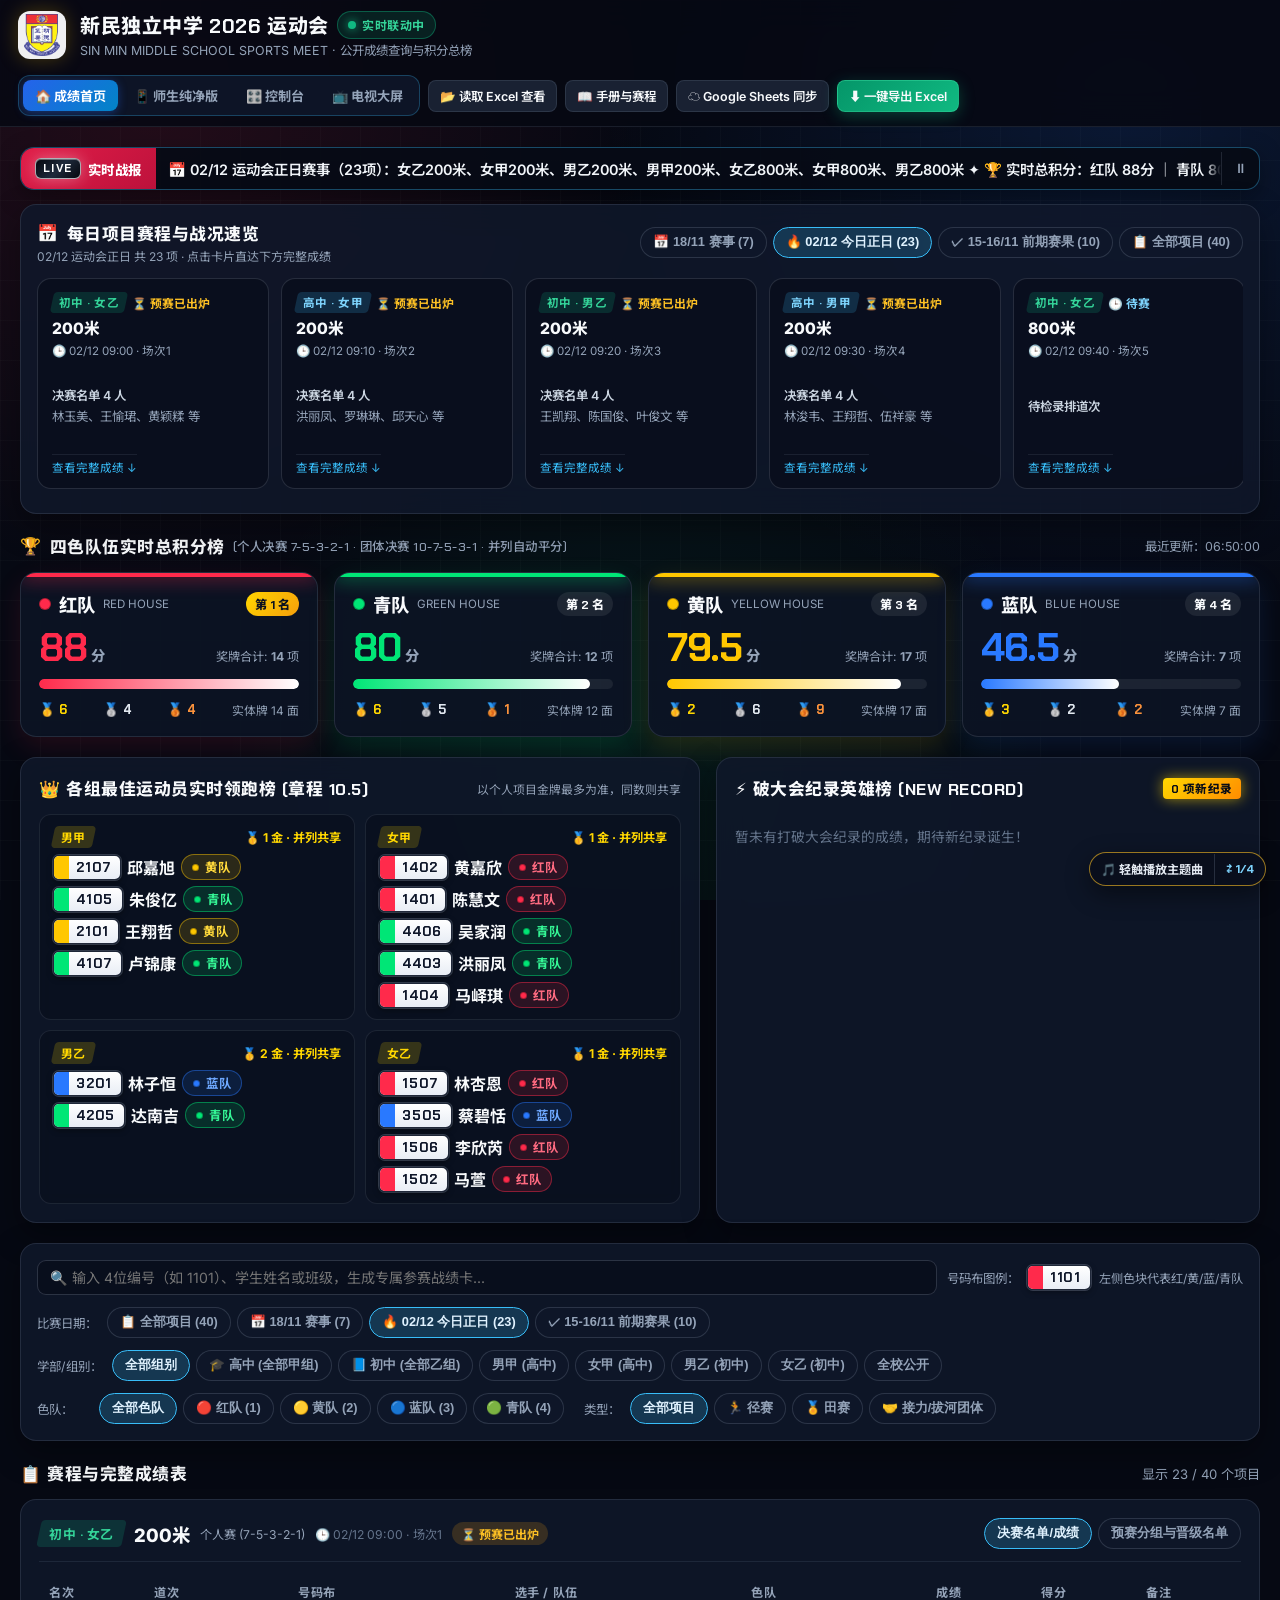
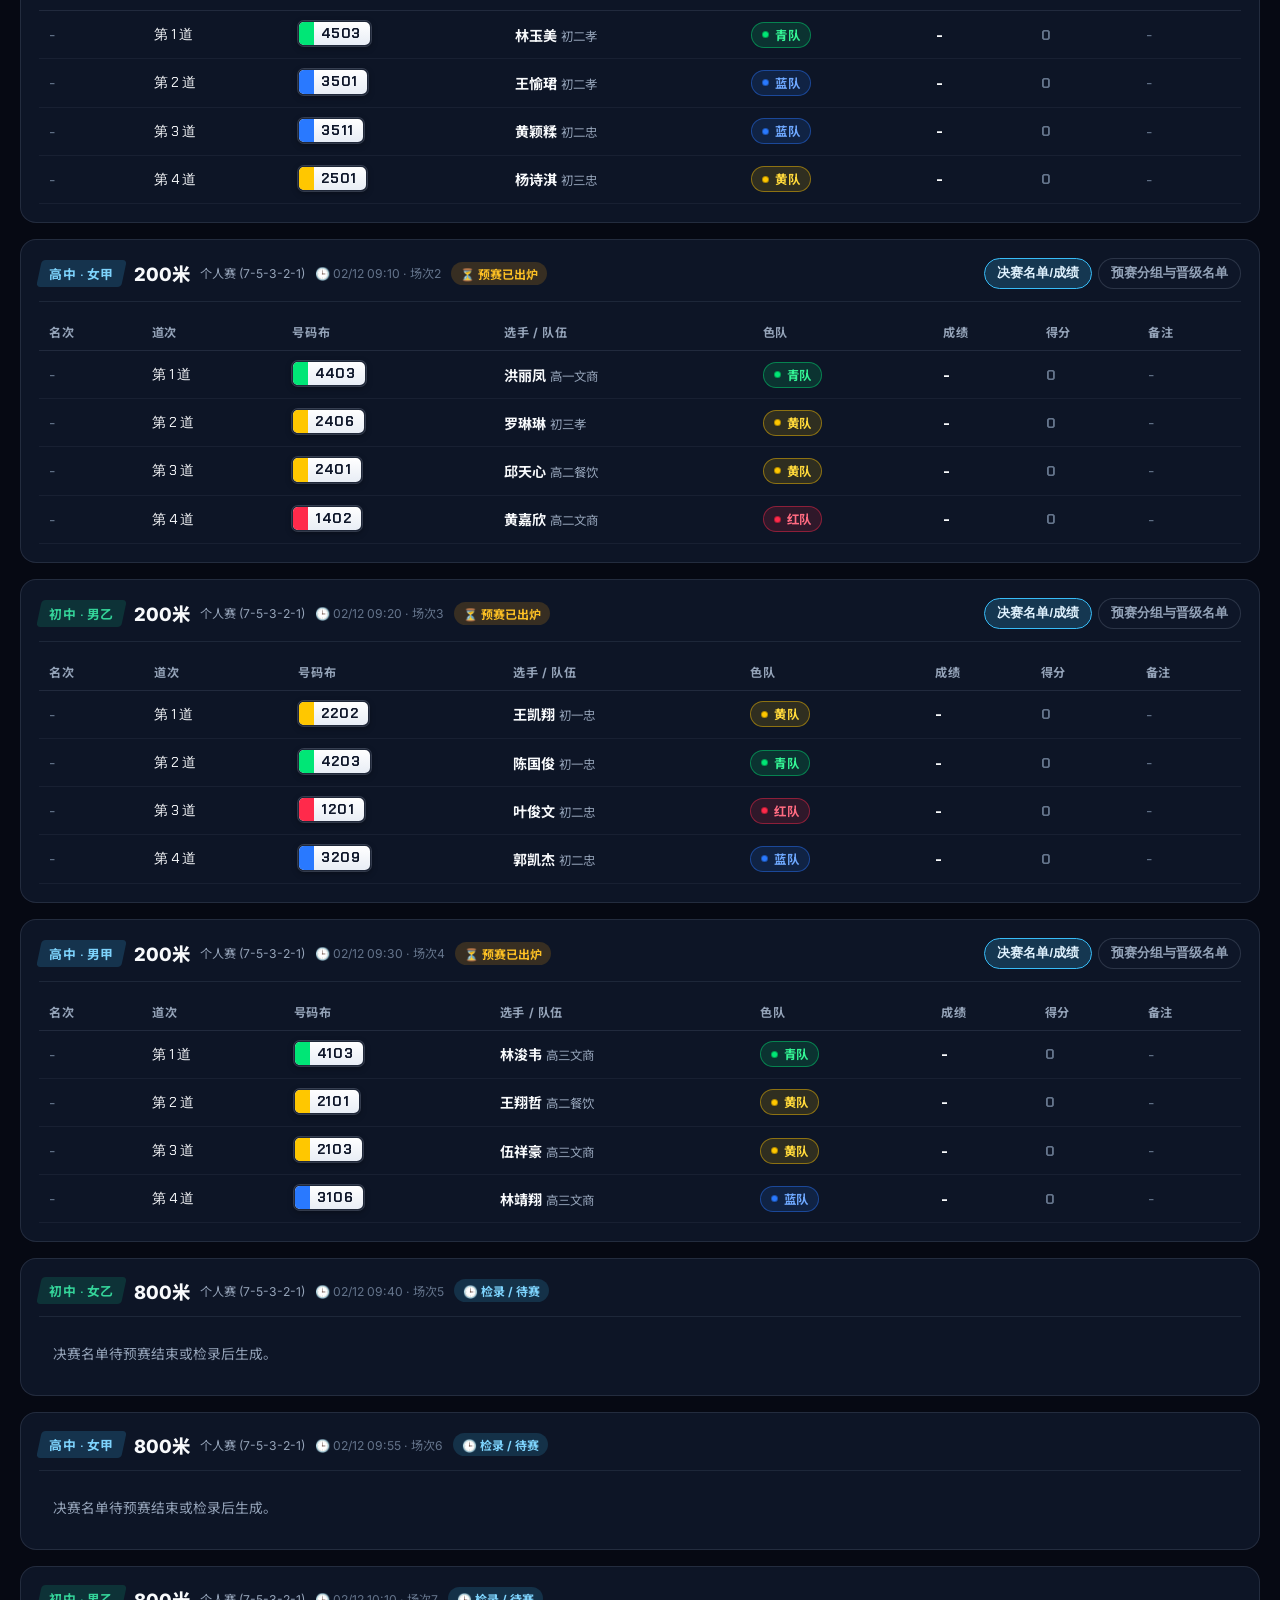
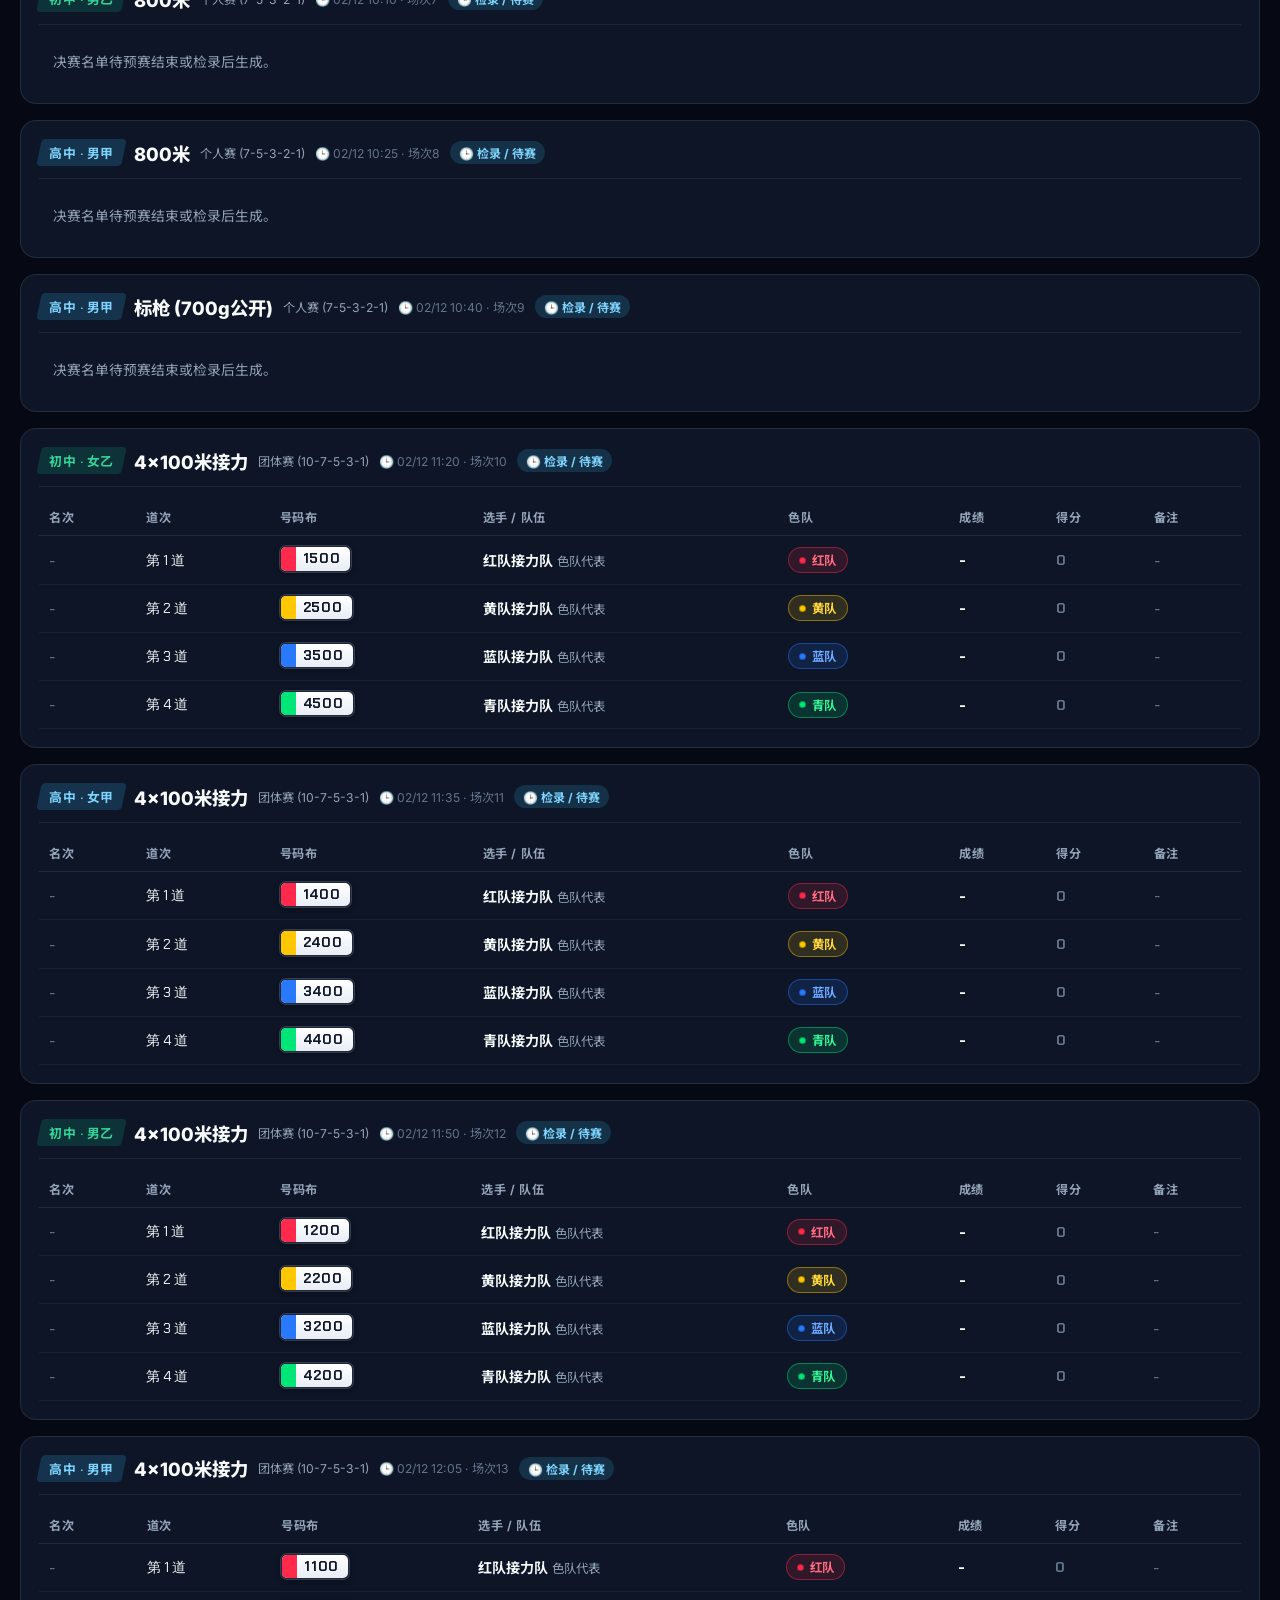
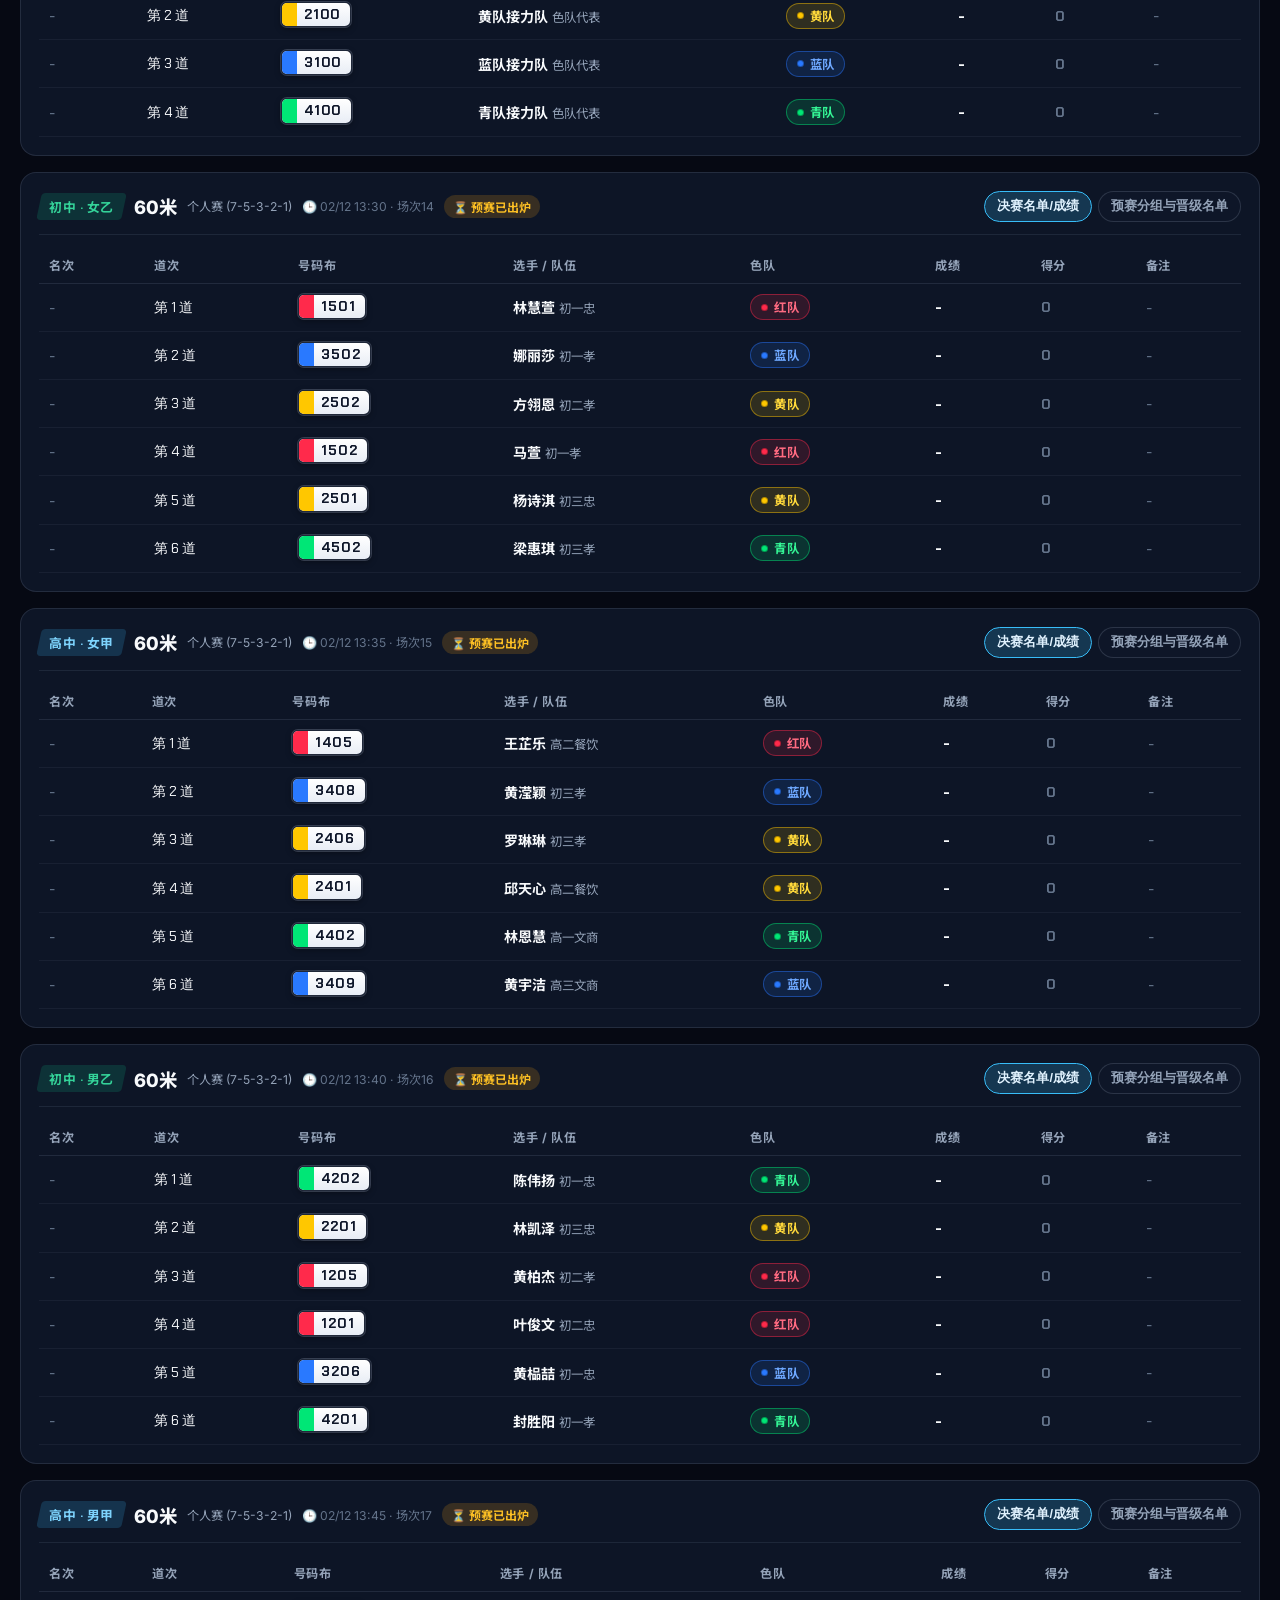
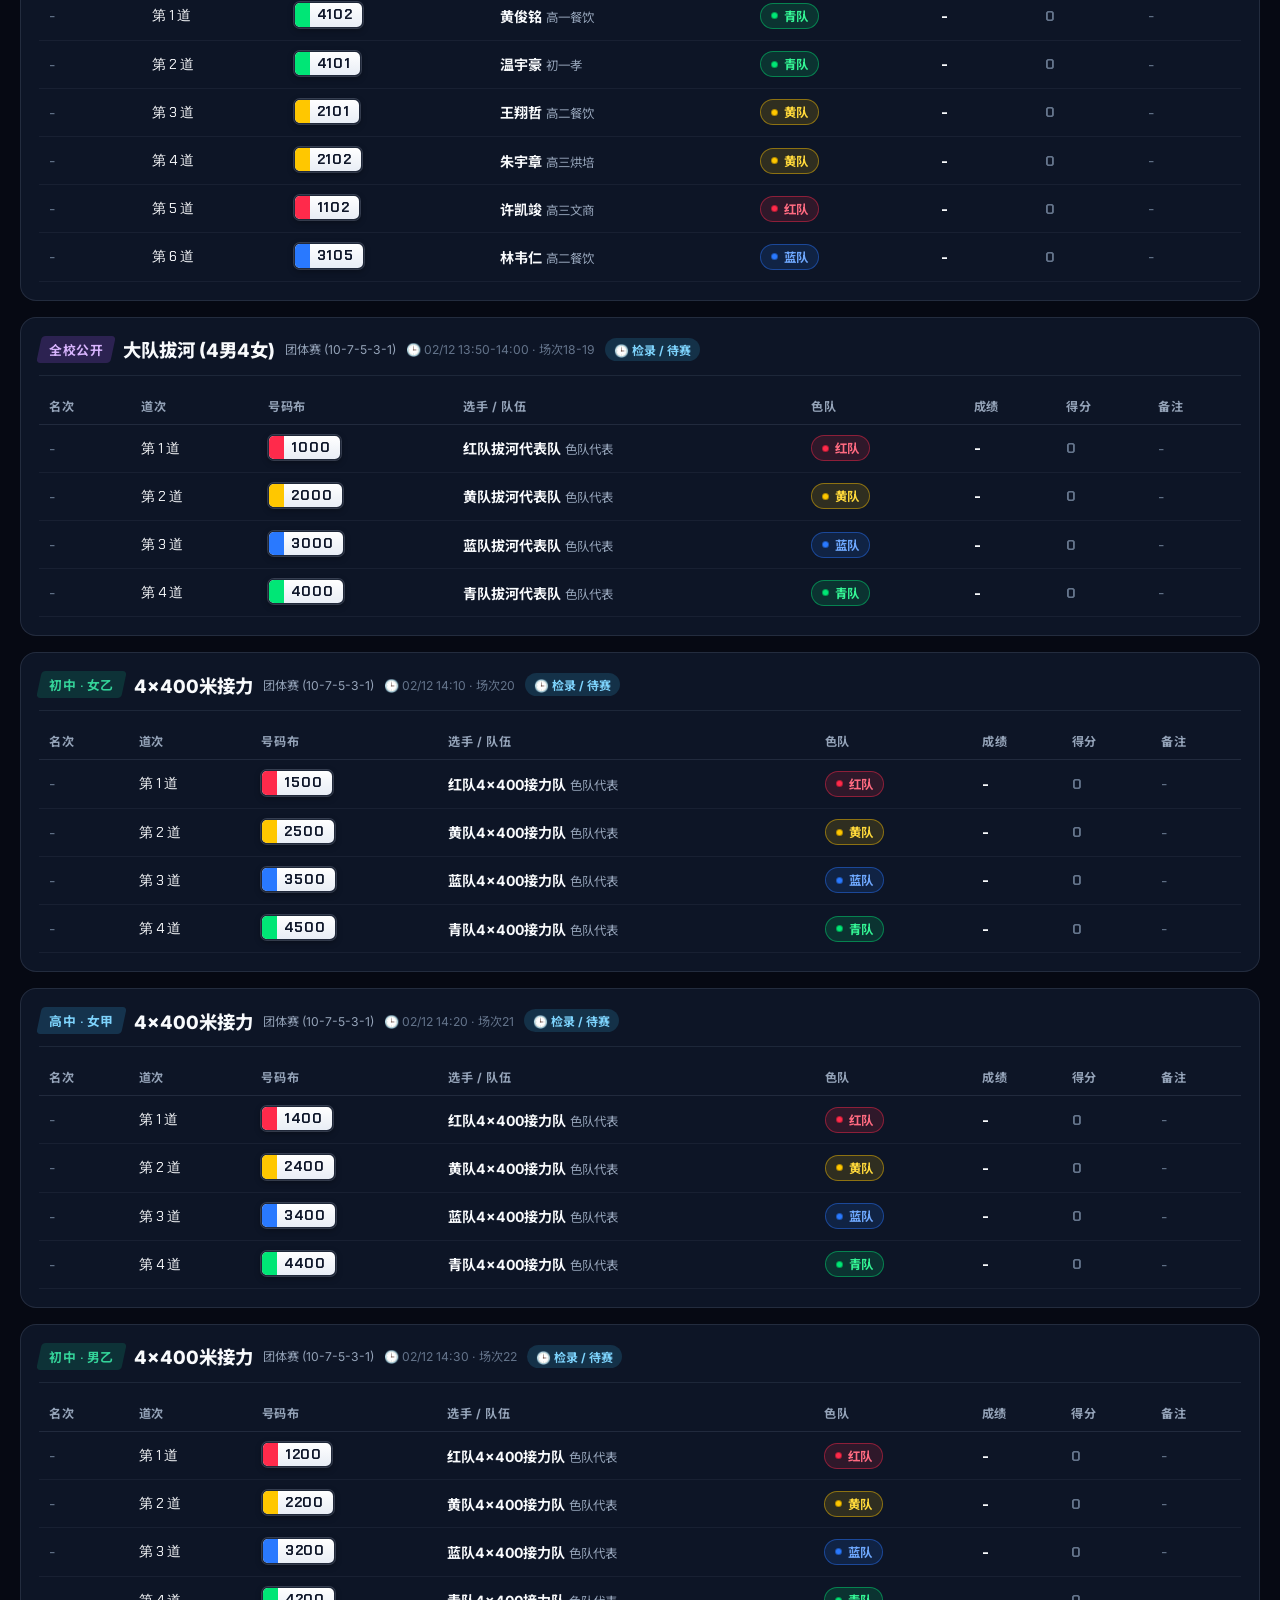
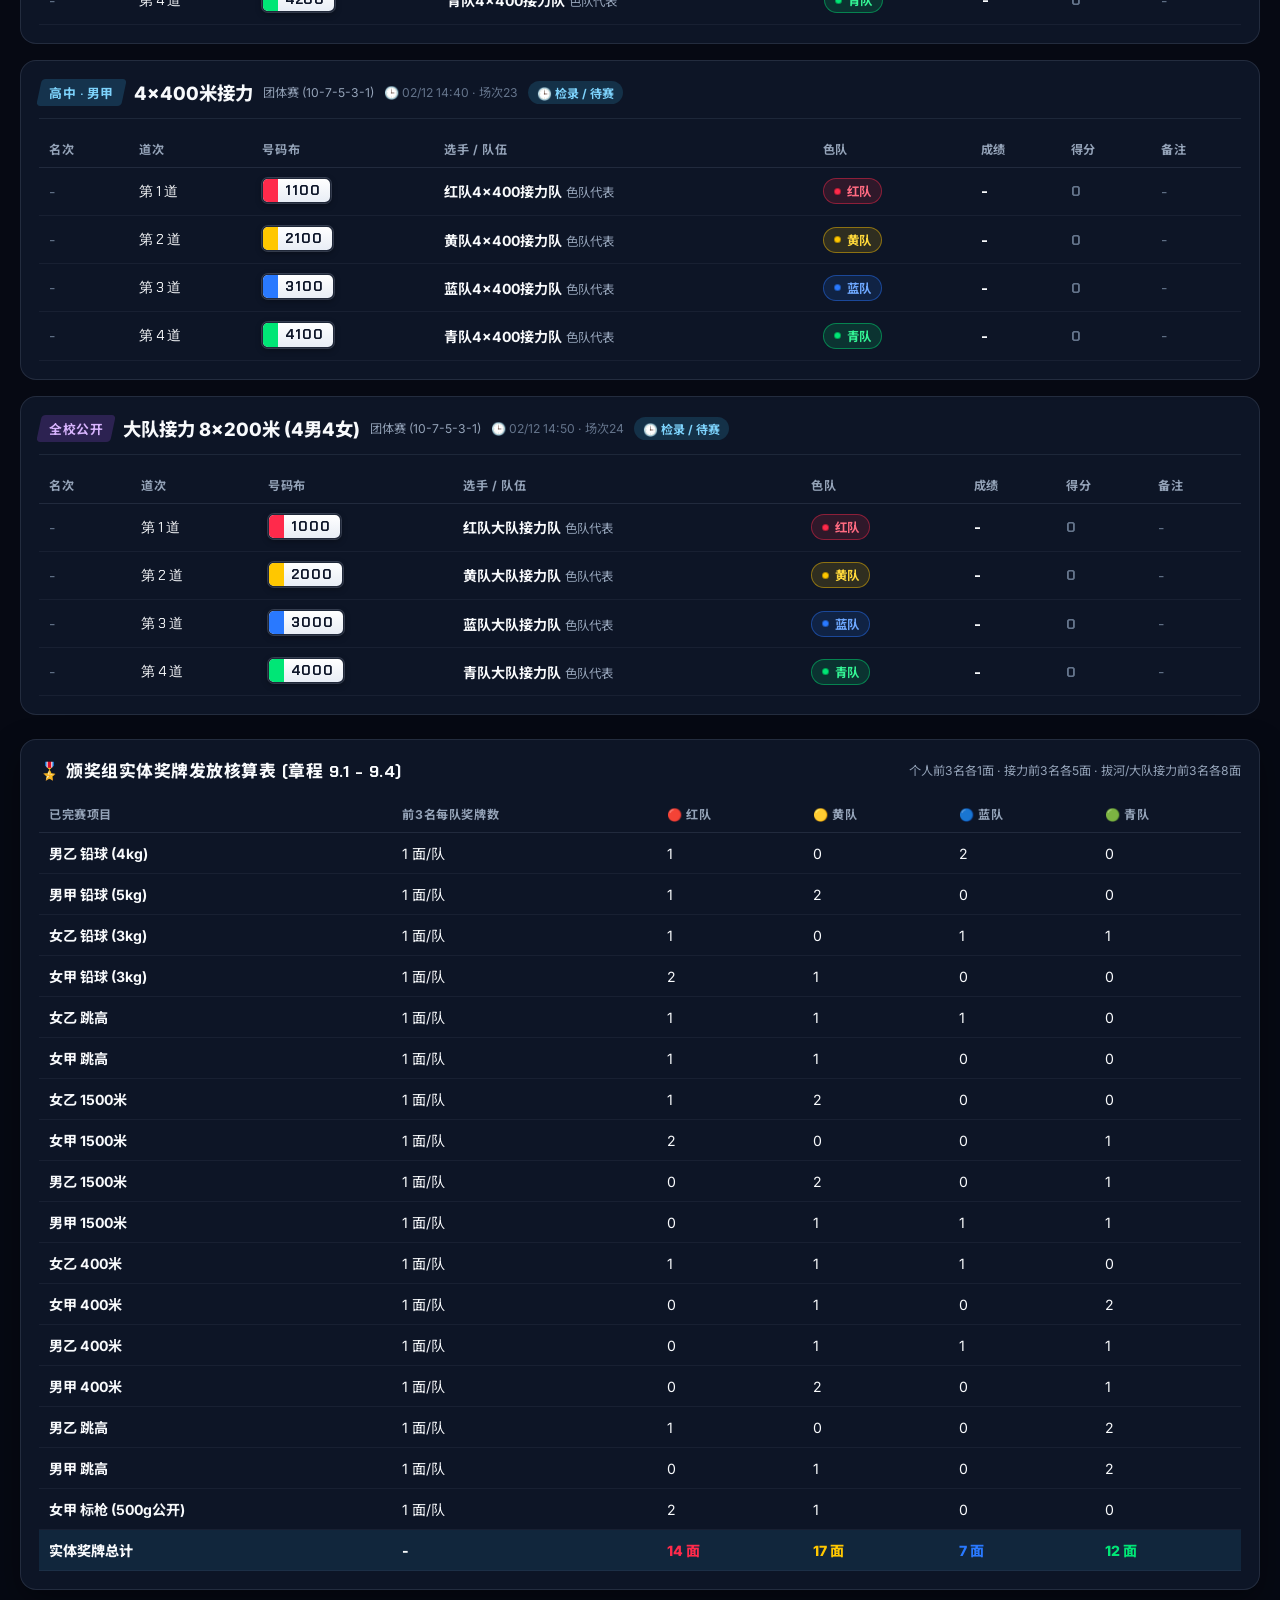
==== commit 217594dd: "chore: 更换MP3主题曲为4-7号（移除1-3号）并调小背景音量至10%（含iOS兼容）" ====
--- a/index.html
+++ b/index.html
@@ -1,16 +1,20 @@
 <!DOCTYPE html>
 <html lang="zh-CN">
+
 <head>
   <meta charset="UTF-8" />
   <meta name="viewport" content="width=device-width, initial-scale=1.0" />
   <title>新民独立中学 2026 运动会 · 实时成绩与总积分榜</title>
   <link rel="preconnect" href="https://fonts.googleapis.com" />
   <link rel="preconnect" href="https://fonts.gstatic.com" crossorigin />
-  <link href="https://fonts.googleapis.com/css2?family=Chakra+Petch:wght@600;700;800&family=Inter:wght@400;500;600;700&family=Noto+Sans+SC:wght@400;500;700;900&display=swap" rel="stylesheet" />
+  <link
+    href="https://fonts.googleapis.com/css2?family=Chakra+Petch:wght@600;700;800&family=Inter:wght@400;500;600;700&family=Noto+Sans+SC:wght@400;500;700;900&display=swap"
+    rel="stylesheet" />
   <link rel="stylesheet" href="https://cdnjs.cloudflare.com/ajax/libs/animate.css/4.1.1/animate.min.css" />
-  <link rel="stylesheet" href="./css/style.css?v=20261118v5" />
+  <link rel="stylesheet" href="./css/style.css?v=20261119v1" />
   <script src="https://cdn.sheetjs.com/xlsx-0.20.2/package/dist/xlsx.full.min.js"></script>
 </head>
+
 <body class="arena-bg">
   <!-- 顶部导航栏 -->
   <header class="top-navbar">
@@ -59,7 +63,8 @@
           <span class="public-ticker-copy" aria-hidden="true">新民独立中学 2026 年度运动会实时战报加载中...</span>
         </div>
       </div>
-      <button type="button" class="public-ticker-toggle" id="btn-ticker-toggle" aria-label="暂停滚动" title="点击暂停或继续滚动">⏸</button>
+      <button type="button" class="public-ticker-toggle" id="btn-ticker-toggle" aria-label="暂停滚动"
+        title="点击暂停或继续滚动">⏸</button>
     </section>
 
     <!-- LIVE 滚动条正下方：每日项目速览与日期切换 -->
@@ -70,7 +75,8 @@
             <span>📅</span>
             <span>每日项目赛程与战况速览</span>
           </h2>
-          <div style="font-size:0.75rem; color:var(--text-secondary); margin-top:2px;" id="daily-spotlight-subtitle">点击项目卡片直达下方完整成绩与名单</div>
+          <div style="font-size:0.75rem; color:var(--text-secondary); margin-top:2px;" id="daily-spotlight-subtitle">
+            点击项目卡片直达下方完整成绩与名单</div>
         </div>
         <div class="filter-chips" id="daily-day-tabs"></div>
       </div>
@@ -83,7 +89,8 @@
         <h2 class="section-title">
           <span>🏆</span>
           <span>四色队伍实时总积分榜</span>
-          <span style="font-size:0.78rem; color:var(--text-secondary); font-weight:500;">(个人决赛 7-5-3-2-1 · 团体决赛 10-7-5-3-1 · 并列自动平分)</span>
+          <span style="font-size:0.78rem; color:var(--text-secondary); font-weight:500;">(个人决赛 7-5-3-2-1 · 团体决赛
+            10-7-5-3-1 · 并列自动平分)</span>
         </h2>
         <div style="font-size:0.78rem; color:var(--text-secondary);" id="last-updated-label">更新时间：-</div>
       </div>
@@ -105,7 +112,8 @@
           <h3 class="section-title">⚡ 破大会纪录英雄榜 (NEW RECORD)</h3>
           <span class="badge-record" id="record-total-count">0 项新纪录</span>
         </div>
-        <div id="records-spotlight-list" style="display:flex; flex-direction:column; gap:8px; max-height:210px; overflow-y:auto;"></div>
+        <div id="records-spotlight-list"
+          style="display:flex; flex-direction:column; gap:8px; max-height:210px; overflow-y:auto;"></div>
       </div>
     </section>
 
@@ -113,18 +121,14 @@
     <section class="glass-panel filter-bar">
       <div class="filter-row" style="justify-content:space-between;">
         <div style="flex:1; min-width:260px; display:flex; gap:8px; align-items:center;">
-          <input
-            type="text"
-            id="search-input"
-            class="input-control"
-            style="width:100%;"
-            placeholder="🔍 输入 4位编号（如 1101）、学生姓名或班级，生成专属参赛战绩卡..."
-          />
+          <input type="text" id="search-input" class="input-control" style="width:100%;"
+            placeholder="🔍 输入 4位编号（如 1101）、学生姓名或班级，生成专属参赛战绩卡..." />
           <button class="btn btn-sm" id="btn-clear-search" style="display:none;">清除</button>
         </div>
         <div style="display:flex; gap:8px; align-items:center; flex-wrap:wrap;">
           <span style="font-size:0.78rem; color:var(--text-secondary);">号码布图例：</span>
-          <span class="bib-badge bib-white"><span class="bib-color-block team-dot-red"></span><span class="bib-num-text">1101</span></span>
+          <span class="bib-badge bib-white"><span class="bib-color-block team-dot-red"></span><span
+              class="bib-num-text">1101</span></span>
           <span style="font-size:0.76rem; color:var(--text-secondary);">左侧色块代表红/黄/蓝/青队</span>
         </div>
       </div>
@@ -200,12 +204,14 @@
         <button class="btn btn-sm" id="btn-close-gsheets">✕ 关闭</button>
       </div>
       <p style="font-size:0.86rem; color:var(--text-secondary); line-height:1.6; margin-top:0;">
-        在 Google Sheets 中点击 <strong>文件 → 共享 → 发布到网络</strong>，将工作表发布为 <strong>CSV</strong> 格式并粘贴链接到下方，即可每 20 秒自动拉取决赛同步成绩（无需后端服务器）。
+        在 Google Sheets 中点击 <strong>文件 → 共享 → 发布到网络</strong>，将工作表发布为 <strong>CSV</strong> 格式并粘贴链接到下方，即可每 20
+        秒自动拉取决赛同步成绩（无需后端服务器）。
       </p>
       <div style="display:flex; flex-direction:column; gap:12px;">
         <label style="font-size:0.82rem; color:var(--text-secondary);">
           Google Sheets 已发布 CSV 链接：
-          <input type="url" id="gsheets-csv-url" class="input-control" style="width:100%; margin-top:6px;" placeholder="https://docs.google.com/spreadsheets/d/.../pub?output=csv" />
+          <input type="url" id="gsheets-csv-url" class="input-control" style="width:100%; margin-top:6px;"
+            placeholder="https://docs.google.com/spreadsheets/d/.../pub?output=csv" />
         </label>
         <div style="display:flex; align-items:center; justify-content:space-between; gap:10px; flex-wrap:wrap;">
           <label style="display:flex; align-items:center; gap:8px; font-size:0.85rem; cursor:pointer;">
@@ -232,7 +238,7 @@
     </div>
   </div>
 
-  <script src="./js/core.js?v=20261118v5"></script>
+  <script src="./js/core.js?v=20261119v1"></script>
   <script>
     (function () {
       var S = window.SinMinSports;
@@ -262,27 +268,27 @@
           var pct = Math.max(8, t.progressPct || 0);
           return (
             '<div class="house-card house-' + t.id + ' animate__animated ' + (highlightAnimate ? 'animate__pulse' : 'animate__fadeInUp') + '">' +
-              '<div class="house-card-header">' +
-                '<div style="display:flex; align-items:center; gap:8px;">' +
-                  '<span class="bib-dot team-dot-' + t.id + '" style="width:12px; height:12px;"></span>' +
-                  '<span style="font-size:1.15rem; font-weight:800;">' + S.escapeHtml(t.name) + '</span>' +
-                  '<span style="font-size:0.72rem; color:var(--text-secondary);">' + S.escapeHtml(t.enName) + '</span>' +
-                '</div>' +
-                '<span class="house-rank-badge ' + (t.rank === 1 ? 'house-rank-1' : '') + '">第 ' + t.rank + ' 名</span>' +
-              '</div>' +
-              '<div style="display:flex; align-items:baseline; justify-content:space-between;">' +
-                '<div class="house-score-num" style="color:' + t.color + ';">' + t.points + '<span style="font-size:0.9rem; margin-left:4px; color:var(--text-secondary);">分</span></div>' +
-                '<div style="font-size:0.76rem; color:var(--text-secondary);">奖牌合计: <strong>' + (t.gold + t.silver + t.bronze) + '</strong> 项</div>' +
-              '</div>' +
-              '<div class="house-progress-track">' +
-                '<div class="house-progress-fill" style="width:' + pct + '%; background:linear-gradient(90deg, ' + t.color + ', #ffffff);"></div>' +
-              '</div>' +
-              '<div class="house-medals-row">' +
-                '<span class="medal-chip" style="color:var(--gold);">🥇 ' + t.gold + '</span>' +
-                '<span class="medal-chip" style="color:var(--silver);">🥈 ' + t.silver + '</span>' +
-                '<span class="medal-chip" style="color:var(--bronze);">🥉 ' + t.bronze + '</span>' +
-                '<span style="font-size:0.74rem; color:var(--text-secondary);">实体牌 ' + t.physicalMedals + ' 面</span>' +
-              '</div>' +
+            '<div class="house-card-header">' +
+            '<div style="display:flex; align-items:center; gap:8px;">' +
+            '<span class="bib-dot team-dot-' + t.id + '" style="width:12px; height:12px;"></span>' +
+            '<span style="font-size:1.15rem; font-weight:800;">' + S.escapeHtml(t.name) + '</span>' +
+            '<span style="font-size:0.72rem; color:var(--text-secondary);">' + S.escapeHtml(t.enName) + '</span>' +
+            '</div>' +
+            '<span class="house-rank-badge ' + (t.rank === 1 ? 'house-rank-1' : '') + '">第 ' + t.rank + ' 名</span>' +
+            '</div>' +
+            '<div style="display:flex; align-items:baseline; justify-content:space-between;">' +
+            '<div class="house-score-num" style="color:' + t.color + ';">' + t.points + '<span style="font-size:0.9rem; margin-left:4px; color:var(--text-secondary);">分</span></div>' +
+            '<div style="font-size:0.76rem; color:var(--text-secondary);">奖牌合计: <strong>' + (t.gold + t.silver + t.bronze) + '</strong> 项</div>' +
+            '</div>' +
+            '<div class="house-progress-track">' +
+            '<div class="house-progress-fill" style="width:' + pct + '%; background:linear-gradient(90deg, ' + t.color + ', #ffffff);"></div>' +
+            '</div>' +
+            '<div class="house-medals-row">' +
+            '<span class="medal-chip" style="color:var(--gold);">🥇 ' + t.gold + '</span>' +
+            '<span class="medal-chip" style="color:var(--silver);">🥈 ' + t.silver + '</span>' +
+            '<span class="medal-chip" style="color:var(--bronze);">🥉 ' + t.bronze + '</span>' +
+            '<span style="font-size:0.74rem; color:var(--text-secondary);">实体牌 ' + t.physicalMedals + ' 面</span>' +
+            '</div>' +
             '</div>'
           );
         }).join('');
@@ -296,11 +302,11 @@
           if (!info || info.leaders.length === 0) {
             return (
               '<div class="mvp-mini-card">' +
-                '<div style="display:flex; justify-content:space-between; align-items:center;">' +
-                  '<span class="skew-tag" style="background:rgba(148,163,184,0.16); padding:2px 8px; font-size:0.74rem;"><span>' + grp + '</span></span>' +
-                  '<span style="font-size:0.74rem; color:var(--text-muted);">暂未产生个人金牌</span>' +
-                '</div>' +
-                '<div style="color:var(--text-muted); font-size:0.84rem;">等待决赛完赛...</div>' +
+              '<div style="display:flex; justify-content:space-between; align-items:center;">' +
+              '<span class="skew-tag" style="background:rgba(148,163,184,0.16); padding:2px 8px; font-size:0.74rem;"><span>' + grp + '</span></span>' +
+              '<span style="font-size:0.74rem; color:var(--text-muted);">暂未产生个人金牌</span>' +
+              '</div>' +
+              '<div style="color:var(--text-muted); font-size:0.84rem;">等待决赛完赛...</div>' +
               '</div>'
             );
           }
@@ -309,15 +315,15 @@
               S.renderBibHtml(l.bib, grp) +
               '<strong>' + S.escapeHtml(l.name) + '</strong>' +
               S.renderTeamPillHtml(l.team) +
-            '</div>';
+              '</div>';
           }).join('');
           return (
             '<div class="mvp-mini-card">' +
-              '<div style="display:flex; justify-content:space-between; align-items:center;">' +
-                '<span class="skew-tag" style="background:rgba(255,215,0,0.18); color:#ffd700; padding:2px 8px; font-size:0.74rem;"><span>' + grp + '</span></span>' +
-                '<span style="font-size:0.76rem; color:#ffd700; font-weight:700;">🥇 ' + info.maxGolds + ' 金' + (info.shared ? ' · 并列共享' : '') + '</span>' +
-              '</div>' +
-              namesHtml +
+            '<div style="display:flex; justify-content:space-between; align-items:center;">' +
+            '<span class="skew-tag" style="background:rgba(255,215,0,0.18); color:#ffd700; padding:2px 8px; font-size:0.74rem;"><span>' + grp + '</span></span>' +
+            '<span style="font-size:0.76rem; color:#ffd700; font-weight:700;">🥇 ' + info.maxGolds + ' 金' + (info.shared ? ' · 并列共享' : '') + '</span>' +
+            '</div>' +
+            namesHtml +
             '</div>'
           );
         }).join('');
@@ -331,16 +337,16 @@
           recListEl.innerHTML = standings.recordsList.map(function (r) {
             return (
               '<div style="display:flex; align-items:center; justify-content:space-between; gap:10px; padding:9px 12px; border-radius:10px; background:rgba(255,215,0,0.08); border:1px solid rgba(255,215,0,0.28);">' +
-                '<div style="display:flex; align-items:center; gap:8px; flex-wrap:wrap;">' +
-                  '<span class="badge-record">NR</span>' +
-                  '<strong>' + S.escapeHtml(r.eventName) + '</strong>' +
-                  '<span>' + S.escapeHtml(r.name) + '</span>' +
-                  S.renderTeamPillHtml(r.team) +
-                '</div>' +
-                '<div style="text-align:right; font-family:var(--font-mono); white-space:nowrap;">' +
-                  '<strong style="color:var(--gold); font-size:0.95rem;">' + S.escapeHtml(r.newMark) + '</strong>' +
-                  '<div style="font-size:0.7rem; color:var(--text-secondary);">原纪录 ' + S.escapeHtml(r.oldMark) + '</div>' +
-                '</div>' +
+              '<div style="display:flex; align-items:center; gap:8px; flex-wrap:wrap;">' +
+              '<span class="badge-record">NR</span>' +
+              '<strong>' + S.escapeHtml(r.eventName) + '</strong>' +
+              '<span>' + S.escapeHtml(r.name) + '</span>' +
+              S.renderTeamPillHtml(r.team) +
+              '</div>' +
+              '<div style="text-align:right; font-family:var(--font-mono); white-space:nowrap;">' +
+              '<strong style="color:var(--gold); font-size:0.95rem;">' + S.escapeHtml(r.newMark) + '</strong>' +
+              '<div style="font-size:0.7rem; color:var(--text-secondary);">原纪录 ' + S.escapeHtml(r.oldMark) + '</div>' +
+              '</div>' +
               '</div>'
             );
           }).join('');
@@ -405,31 +411,31 @@
         box.innerHTML = list.slice(0, 4).map(function (ath) {
           return (
             '<div class="glass-panel animate__animated animate__fadeIn" style="padding:18px; margin-bottom:12px; border-color:rgba(56,189,248,0.45);">' +
-              '<div style="display:flex; align-items:center; justify-content:space-between; flex-wrap:wrap; gap:12px; margin-bottom:12px;">' +
-                '<div style="display:flex; align-items:center; gap:10px; flex-wrap:wrap;">' +
-                  S.renderBibHtml(ath.bib, ath.group) +
-                  '<strong style="font-size:1.2rem;">' + S.escapeHtml(ath.name) + '</strong>' +
-                  '<span style="color:var(--text-secondary); font-size:0.88rem;">' + S.escapeHtml(ath.className || '') + ' · ' + S.escapeHtml(ath.group) + '</span>' +
-                  S.renderTeamPillHtml(ath.team) +
+            '<div style="display:flex; align-items:center; justify-content:space-between; flex-wrap:wrap; gap:12px; margin-bottom:12px;">' +
+            '<div style="display:flex; align-items:center; gap:10px; flex-wrap:wrap;">' +
+            S.renderBibHtml(ath.bib, ath.group) +
+            '<strong style="font-size:1.2rem;">' + S.escapeHtml(ath.name) + '</strong>' +
+            '<span style="color:var(--text-secondary); font-size:0.88rem;">' + S.escapeHtml(ath.className || '') + ' · ' + S.escapeHtml(ath.group) + '</span>' +
+            S.renderTeamPillHtml(ath.team) +
+            '</div>' +
+            '<div style="font-family:var(--font-display); font-size:1.15rem; font-weight:800; color:var(--accent-cyan);">' +
+            '为队伍贡献总分：' + ath.totalPoints + ' 分' +
+            '</div>' +
+            '</div>' +
+            '<div style="display:grid; grid-template-columns:repeat(auto-fill, minmax(220px, 1fr)); gap:10px;">' +
+            ath.items.map(function (it) {
+              return (
+                '<div style="padding:10px 12px; border-radius:10px; background:rgba(9,14,28,0.7); border:1px solid rgba(148,163,184,0.16);">' +
+                '<div style="font-weight:700; font-size:0.88rem; margin-bottom:4px;">' + S.escapeHtml(it.eventName) + ' <span style="color:var(--accent-cyan); font-size:0.76rem;">[' + it.stage + ']</span></div>' +
+                '<div style="font-size:0.82rem; color:var(--text-secondary);">第 ' + (it.lane || '-') + ' 道 · 成绩 <strong style="color:#fff;">' + S.escapeHtml(it.mark) + '</strong></div>' +
+                '<div style="font-size:0.8rem; margin-top:4px; display:flex; justify-content:space-between;">' +
+                '<span>名次：第 ' + it.rank + ' 名</span>' +
+                '<span style="color:#34d399; font-weight:700;">' + (it.points ? ('+' + it.points + ' 分') : (it.status !== 'OK' ? it.status : '未计分')) + '</span>' +
                 '</div>' +
-                '<div style="font-family:var(--font-display); font-size:1.15rem; font-weight:800; color:var(--accent-cyan);">' +
-                  '为队伍贡献总分：' + ath.totalPoints + ' 分' +
-                '</div>' +
-              '</div>' +
-              '<div style="display:grid; grid-template-columns:repeat(auto-fill, minmax(220px, 1fr)); gap:10px;">' +
-                ath.items.map(function (it) {
-                  return (
-                    '<div style="padding:10px 12px; border-radius:10px; background:rgba(9,14,28,0.7); border:1px solid rgba(148,163,184,0.16);">' +
-                      '<div style="font-weight:700; font-size:0.88rem; margin-bottom:4px;">' + S.escapeHtml(it.eventName) + ' <span style="color:var(--accent-cyan); font-size:0.76rem;">[' + it.stage + ']</span></div>' +
-                      '<div style="font-size:0.82rem; color:var(--text-secondary);">第 ' + (it.lane || '-') + ' 道 · 成绩 <strong style="color:#fff;">' + S.escapeHtml(it.mark) + '</strong></div>' +
-                      '<div style="font-size:0.8rem; margin-top:4px; display:flex; justify-content:space-between;">' +
-                        '<span>名次：第 ' + it.rank + ' 名</span>' +
-                        '<span style="color:#34d399; font-weight:700;">' + (it.points ? ('+' + it.points + ' 分') : (it.status !== 'OK' ? it.status : '未计分')) + '</span>' +
-                      '</div>' +
-                    '</div>'
-                  );
-                }).join('') +
-              '</div>' +
+                '</div>'
+              );
+            }).join('') +
+            '</div>' +
             '</div>'
           );
         }).join('');
@@ -492,8 +498,8 @@
           if (hasPrelims) {
             stageSwitchHtml = (
               '<div style="display:flex; gap:6px;">' +
-                '<button class="chip-btn ' + (stageMode === 'final' ? 'active' : '') + '" data-stage-ev="' + ev.id + '" data-stage="final">决赛名单/成绩</button>' +
-                '<button class="chip-btn ' + (stageMode === 'prelim' ? 'active' : '') + '" data-stage-ev="' + ev.id + '" data-stage="prelim">预赛分组与晋级名单</button>' +
+              '<button class="chip-btn ' + (stageMode === 'final' ? 'active' : '') + '" data-stage-ev="' + ev.id + '" data-stage="final">决赛名单/成绩</button>' +
+              '<button class="chip-btn ' + (stageMode === 'prelim' ? 'active' : '') + '" data-stage-ev="' + ev.id + '" data-stage="prelim">预赛分组与晋级名单</button>' +
               '</div>'
             );
           }
@@ -506,29 +512,29 @@
             });
             tableHtml = (
               '<table class="data-table">' +
-                '<thead><tr><th>分组</th><th>道次</th><th>号码布</th><th>选手 / 班级</th><th>色队</th><th>成绩</th><th>组内名次</th><th>晋级</th></tr></thead>' +
-                '<tbody>' +
-                  pRows.map(function (entry) {
-                    var qBadge = entry.qualBadge
-                      ? '<span class="badge-q-big">✓ 晋级决赛</span>'
-                      : '<span style="color:var(--text-muted);">-</span>';
-                    var dnsWarn = dnsMap[ev.id + '|' + entry.bib];
-                    return (
-                      '<tr>' +
-                        '<td>第 ' + (entry.heat || 1) + ' 组</td>' +
-                        '<td style="font-family:var(--font-mono); font-weight:700;">' + (entry.lane || '-') + '</td>' +
-                        '<td>' + S.renderBibHtml(entry.bib, entry.group || ev.group) + '</td>' +
-                        '<td><strong>' + S.escapeHtml(entry.name) + '</strong> <span style="color:var(--text-secondary); font-size:0.78rem;">' + S.escapeHtml(entry.className || '') + '</span>' +
-                          (dnsWarn ? '<div class="badge-status-warn" style="margin-top:4px;">' + S.escapeHtml(dnsWarn) + '</div>' : '') +
-                        '</td>' +
-                        '<td>' + S.renderTeamPillHtml(entry.team) + '</td>' +
-                        '<td style="font-family:var(--font-mono); font-weight:700;">' + S.escapeHtml(S.formatMarkDisplay(entry, ev)) + '</td>' +
-                        '<td>' + (entry.heatRank ? '第 ' + entry.heatRank + ' 名' : '-') + '</td>' +
-                        '<td>' + qBadge + '</td>' +
-                      '</tr>'
-                    );
-                  }).join('') +
-                '</tbody>' +
+              '<thead><tr><th>分组</th><th>道次</th><th>号码布</th><th>选手 / 班级</th><th>色队</th><th>成绩</th><th>组内名次</th><th>晋级</th></tr></thead>' +
+              '<tbody>' +
+              pRows.map(function (entry) {
+                var qBadge = entry.qualBadge
+                  ? '<span class="badge-q-big">✓ 晋级决赛</span>'
+                  : '<span style="color:var(--text-muted);">-</span>';
+                var dnsWarn = dnsMap[ev.id + '|' + entry.bib];
+                return (
+                  '<tr>' +
+                  '<td>第 ' + (entry.heat || 1) + ' 组</td>' +
+                  '<td style="font-family:var(--font-mono); font-weight:700;">' + (entry.lane || '-') + '</td>' +
+                  '<td>' + S.renderBibHtml(entry.bib, entry.group || ev.group) + '</td>' +
+                  '<td><strong>' + S.escapeHtml(entry.name) + '</strong> <span style="color:var(--text-secondary); font-size:0.78rem;">' + S.escapeHtml(entry.className || '') + '</span>' +
+                  (dnsWarn ? '<div class="badge-status-warn" style="margin-top:4px;">' + S.escapeHtml(dnsWarn) + '</div>' : '') +
+                  '</td>' +
+                  '<td>' + S.renderTeamPillHtml(entry.team) + '</td>' +
+                  '<td style="font-family:var(--font-mono); font-weight:700;">' + S.escapeHtml(S.formatMarkDisplay(entry, ev)) + '</td>' +
+                  '<td>' + (entry.heatRank ? '第 ' + entry.heatRank + ' 名' : '-') + '</td>' +
+                  '<td>' + qBadge + '</td>' +
+                  '</tr>'
+                );
+              }).join('') +
+              '</tbody>' +
               '</table>'
             );
           } else {
@@ -540,36 +546,36 @@
             } else {
               tableHtml = (
                 '<table class="data-table">' +
-                  '<thead><tr><th>名次</th><th>道次</th><th>号码布</th><th>选手 / 队伍</th><th>色队</th><th>成绩' + (ev.type === 'field' ? ' (试跳/投实录)' : '') + '</th><th>得分</th><th>备注</th></tr></thead>' +
-                  '<tbody>' +
-                    fComputed.map(function (entry) {
-                      var rankCell = entry.rank === 1 ? '<span class="rank-medal-1">🥇 1</span>'
-                        : (entry.rank === 2 ? '<span class="rank-medal-2">🥈 2</span>'
-                        : (entry.rank === 3 ? '<span class="rank-medal-3">🥉 3</span>'
+                '<thead><tr><th>名次</th><th>道次</th><th>号码布</th><th>选手 / 队伍</th><th>色队</th><th>成绩' + (ev.type === 'field' ? ' (试跳/投实录)' : '') + '</th><th>得分</th><th>备注</th></tr></thead>' +
+                '<tbody>' +
+                fComputed.map(function (entry) {
+                  var rankCell = entry.rank === 1 ? '<span class="rank-medal-1">🥇 1</span>'
+                    : (entry.rank === 2 ? '<span class="rank-medal-2">🥈 2</span>'
+                      : (entry.rank === 3 ? '<span class="rank-medal-3">🥉 3</span>'
                         : (entry.rank ? '<strong>' + entry.rank + '</strong>' : '<span style="color:var(--text-muted);">-</span>')));
-                      if (entry.isTied && entry.rank) rankCell += ' <span style="font-size:0.72rem; color:#fbbf24;">(并列)</span>';
-
-                      var fieldDetail = S.renderFieldDetailsHtml(entry, ev);
-
-                      var badges = [];
-                      if (entry.isRecord) badges.push('<span class="badge-record">NEW RECORD</span>');
-                      var dnsWarn = dnsMap[ev.id + '|' + entry.bib];
-                      if (dnsWarn) badges.push('<span class="badge-status-warn">' + S.escapeHtml(dnsWarn) + '</span>');
-
-                      return (
-                        '<tr>' +
-                          '<td>' + rankCell + '</td>' +
-                          '<td style="font-family:var(--font-mono);">第 ' + (entry.lane || '-') + ' 道</td>' +
-                          '<td>' + S.renderBibHtml(entry.bib, entry.group || ev.group) + '</td>' +
-                          '<td><strong>' + S.escapeHtml(entry.name) + '</strong> <span style="color:var(--text-secondary); font-size:0.78rem;">' + S.escapeHtml(entry.className || '') + '</span></td>' +
-                          '<td>' + S.renderTeamPillHtml(entry.team) + '</td>' +
-                          '<td style="font-family:var(--font-mono); font-weight:800; font-size:0.96rem;">' + S.escapeHtml(S.formatMarkDisplay(entry, ev)) + fieldDetail + '</td>' +
-                          '<td style="font-family:var(--font-display); font-weight:800; color:' + (entry.points > 0 ? '#34d399' : 'var(--text-muted)') + ';">' + (entry.points > 0 ? '+' + entry.points : '0') + '</td>' +
-                          '<td><div style="display:flex; gap:5px; flex-wrap:wrap;">' + (badges.join('') || '<span style="color:var(--text-muted);">-</span>') + '</div></td>' +
-                        '</tr>'
-                      );
-                    }).join('') +
-                  '</tbody>' +
+                  if (entry.isTied && entry.rank) rankCell += ' <span style="font-size:0.72rem; color:#fbbf24;">(并列)</span>';
+
+                  var fieldDetail = S.renderFieldDetailsHtml(entry, ev);
+
+                  var badges = [];
+                  if (entry.isRecord) badges.push('<span class="badge-record">NEW RECORD</span>');
+                  var dnsWarn = dnsMap[ev.id + '|' + entry.bib];
+                  if (dnsWarn) badges.push('<span class="badge-status-warn">' + S.escapeHtml(dnsWarn) + '</span>');
+
+                  return (
+                    '<tr>' +
+                    '<td>' + rankCell + '</td>' +
+                    '<td style="font-family:var(--font-mono);">第 ' + (entry.lane || '-') + ' 道</td>' +
+                    '<td>' + S.renderBibHtml(entry.bib, entry.group || ev.group) + '</td>' +
+                    '<td><strong>' + S.escapeHtml(entry.name) + '</strong> <span style="color:var(--text-secondary); font-size:0.78rem;">' + S.escapeHtml(entry.className || '') + '</span></td>' +
+                    '<td>' + S.renderTeamPillHtml(entry.team) + '</td>' +
+                    '<td style="font-family:var(--font-mono); font-weight:800; font-size:0.96rem;">' + S.escapeHtml(S.formatMarkDisplay(entry, ev)) + fieldDetail + '</td>' +
+                    '<td style="font-family:var(--font-display); font-weight:800; color:' + (entry.points > 0 ? '#34d399' : 'var(--text-muted)') + ';">' + (entry.points > 0 ? '+' + entry.points : '0') + '</td>' +
+                    '<td><div style="display:flex; gap:5px; flex-wrap:wrap;">' + (badges.join('') || '<span style="color:var(--text-muted);">-</span>') + '</div></td>' +
+                    '</tr>'
+                  );
+                }).join('') +
+                '</tbody>' +
                 '</table>'
               );
             }
@@ -577,21 +583,21 @@
 
           return (
             '<article id="event-card-' + S.escapeHtml(ev.id) + '" class="event-card animate__animated animate__fadeIn">' +
-              '<div class="event-card-head">' +
-                '<div style="display:flex; align-items:center; gap:10px; flex-wrap:wrap;">' +
-                  '<span class="skew-tag" style="background:' + (S.getDivisionLabel(ev.group) === '高中' ? 'rgba(56,189,248,0.18); color:#7dd3fc;' : (S.getDivisionLabel(ev.group) === '全校公开' ? 'rgba(168,85,247,0.2); color:#d8b4fe;' : 'rgba(16,185,129,0.18); color:#34d399;')) + ' padding:4px 10px; font-size:0.8rem;"><span>' + (ev.group === '公开' ? '全校公开' : S.getDivisionLabel(ev.group) + ' · ' + S.escapeHtml(ev.group)) + '</span></span>' +
-                  '<h3 style="margin:0; font-size:1.15rem; font-weight:800;">' + S.escapeHtml(ev.name) + '</h3>' +
-                  '<span style="font-size:0.76rem; color:var(--text-secondary);">' + (ev.isTeam ? '团体赛 (10-7-5-3-1)' : '个人赛 (7-5-3-2-1)') + '</span>' +
-                  (ev.scheduleTime ? '<span style="font-size:0.76rem; color:var(--text-muted);">🕒 ' + S.escapeHtml(ev.scheduleTime) + '</span>' : '') +
-                  statusBadge +
-                '</div>' +
-                '<div style="display:flex; align-items:center; gap:10px; flex-wrap:wrap;">' +
-                  (ev.recordMark ? '<span style="font-size:0.78rem; color:#fcd34d;">大会纪录：<strong>' + S.escapeHtml(ev.recordMark) + '</strong> ' + S.escapeHtml(ev.recordHolder || '') + '</span>' : '') +
-                  stageSwitchHtml +
-                '</div>' +
-              '</div>' +
-              '<div class="data-table-wrap">' + tableHtml + '</div>' +
-              S.renderEventPhotoHtml(ev) +
+            '<div class="event-card-head">' +
+            '<div style="display:flex; align-items:center; gap:10px; flex-wrap:wrap;">' +
+            '<span class="skew-tag" style="background:' + (S.getDivisionLabel(ev.group) === '高中' ? 'rgba(56,189,248,0.18); color:#7dd3fc;' : (S.getDivisionLabel(ev.group) === '全校公开' ? 'rgba(168,85,247,0.2); color:#d8b4fe;' : 'rgba(16,185,129,0.18); color:#34d399;')) + ' padding:4px 10px; font-size:0.8rem;"><span>' + (ev.group === '公开' ? '全校公开' : S.getDivisionLabel(ev.group) + ' · ' + S.escapeHtml(ev.group)) + '</span></span>' +
+            '<h3 style="margin:0; font-size:1.15rem; font-weight:800;">' + S.escapeHtml(ev.name) + '</h3>' +
+            '<span style="font-size:0.76rem; color:var(--text-secondary);">' + (ev.isTeam ? '团体赛 (10-7-5-3-1)' : '个人赛 (7-5-3-2-1)') + '</span>' +
+            (ev.scheduleTime ? '<span style="font-size:0.76rem; color:var(--text-muted);">🕒 ' + S.escapeHtml(ev.scheduleTime) + '</span>' : '') +
+            statusBadge +
+            '</div>' +
+            '<div style="display:flex; align-items:center; gap:10px; flex-wrap:wrap;">' +
+            (ev.recordMark ? '<span style="font-size:0.78rem; color:#fcd34d;">大会纪录：<strong>' + S.escapeHtml(ev.recordMark) + '</strong> ' + S.escapeHtml(ev.recordHolder || '') + '</span>' : '') +
+            stageSwitchHtml +
+            '</div>' +
+            '</div>' +
+            '<div class="data-table-wrap">' + tableHtml + '</div>' +
+            S.renderEventPhotoHtml(ev) +
             '</article>'
           );
         }).join('');
@@ -603,16 +609,16 @@
         table.innerHTML = (
           '<thead><tr><th>已完赛项目</th><th>前3名每队奖牌数</th><th>🔴 红队</th><th>🟡 黄队</th><th>🔵 蓝队</th><th>🟢 青队</th></tr></thead>' +
           '<tbody>' +
-            standings.physicalBreakdown.map(function (row) {
-              return '<tr><td><strong>' + S.escapeHtml(row.eventName) + '</strong></td><td>' + row.multiplier + ' 面/队</td><td>' + row.red + '</td><td>' + row.yellow + '</td><td>' + row.blue + '</td><td>' + row.green + '</td></tr>';
-            }).join('') +
-            '<tr style="background:rgba(56,189,248,0.1); font-weight:800;">' +
-              '<td>实体奖牌总计</td><td>-</td>' +
-              '<td style="color:var(--team-red);">' + standings.teamsMap.red.physicalMedals + ' 面</td>' +
-              '<td style="color:var(--team-yellow);">' + standings.teamsMap.yellow.physicalMedals + ' 面</td>' +
-              '<td style="color:var(--team-blue);">' + standings.teamsMap.blue.physicalMedals + ' 面</td>' +
-              '<td style="color:var(--team-green);">' + standings.teamsMap.green.physicalMedals + ' 面</td>' +
-            '</tr>' +
+          standings.physicalBreakdown.map(function (row) {
+            return '<tr><td><strong>' + S.escapeHtml(row.eventName) + '</strong></td><td>' + row.multiplier + ' 面/队</td><td>' + row.red + '</td><td>' + row.yellow + '</td><td>' + row.blue + '</td><td>' + row.green + '</td></tr>';
+          }).join('') +
+          '<tr style="background:rgba(56,189,248,0.1); font-weight:800;">' +
+          '<td>实体奖牌总计</td><td>-</td>' +
+          '<td style="color:var(--team-red);">' + standings.teamsMap.red.physicalMedals + ' 面</td>' +
+          '<td style="color:var(--team-yellow);">' + standings.teamsMap.yellow.physicalMedals + ' 面</td>' +
+          '<td style="color:var(--team-blue);">' + standings.teamsMap.blue.physicalMedals + ' 面</td>' +
+          '<td style="color:var(--team-green);">' + standings.teamsMap.green.physicalMedals + ' 面</td>' +
+          '</tr>' +
           '</tbody>'
         );
       }
@@ -752,14 +758,15 @@
             renderAll(true);
             if (!silent) S.showToast('☁️ 已同步最新云端赛果');
           }
-        }).catch(function () {});
+        }).catch(function () { });
       }
 
       renderAll(false);
       checkRemoteLiveState(true);
       setInterval(function () { checkRemoteLiveState(true); }, 20000);
-      S.initBgMusicPlayer({ defaultVolume: 0.22 });
+      S.initBgMusicPlayer({ defaultVolume: 0.10 });
     })();
   </script>
 </body>
-</html>
+
+</html>
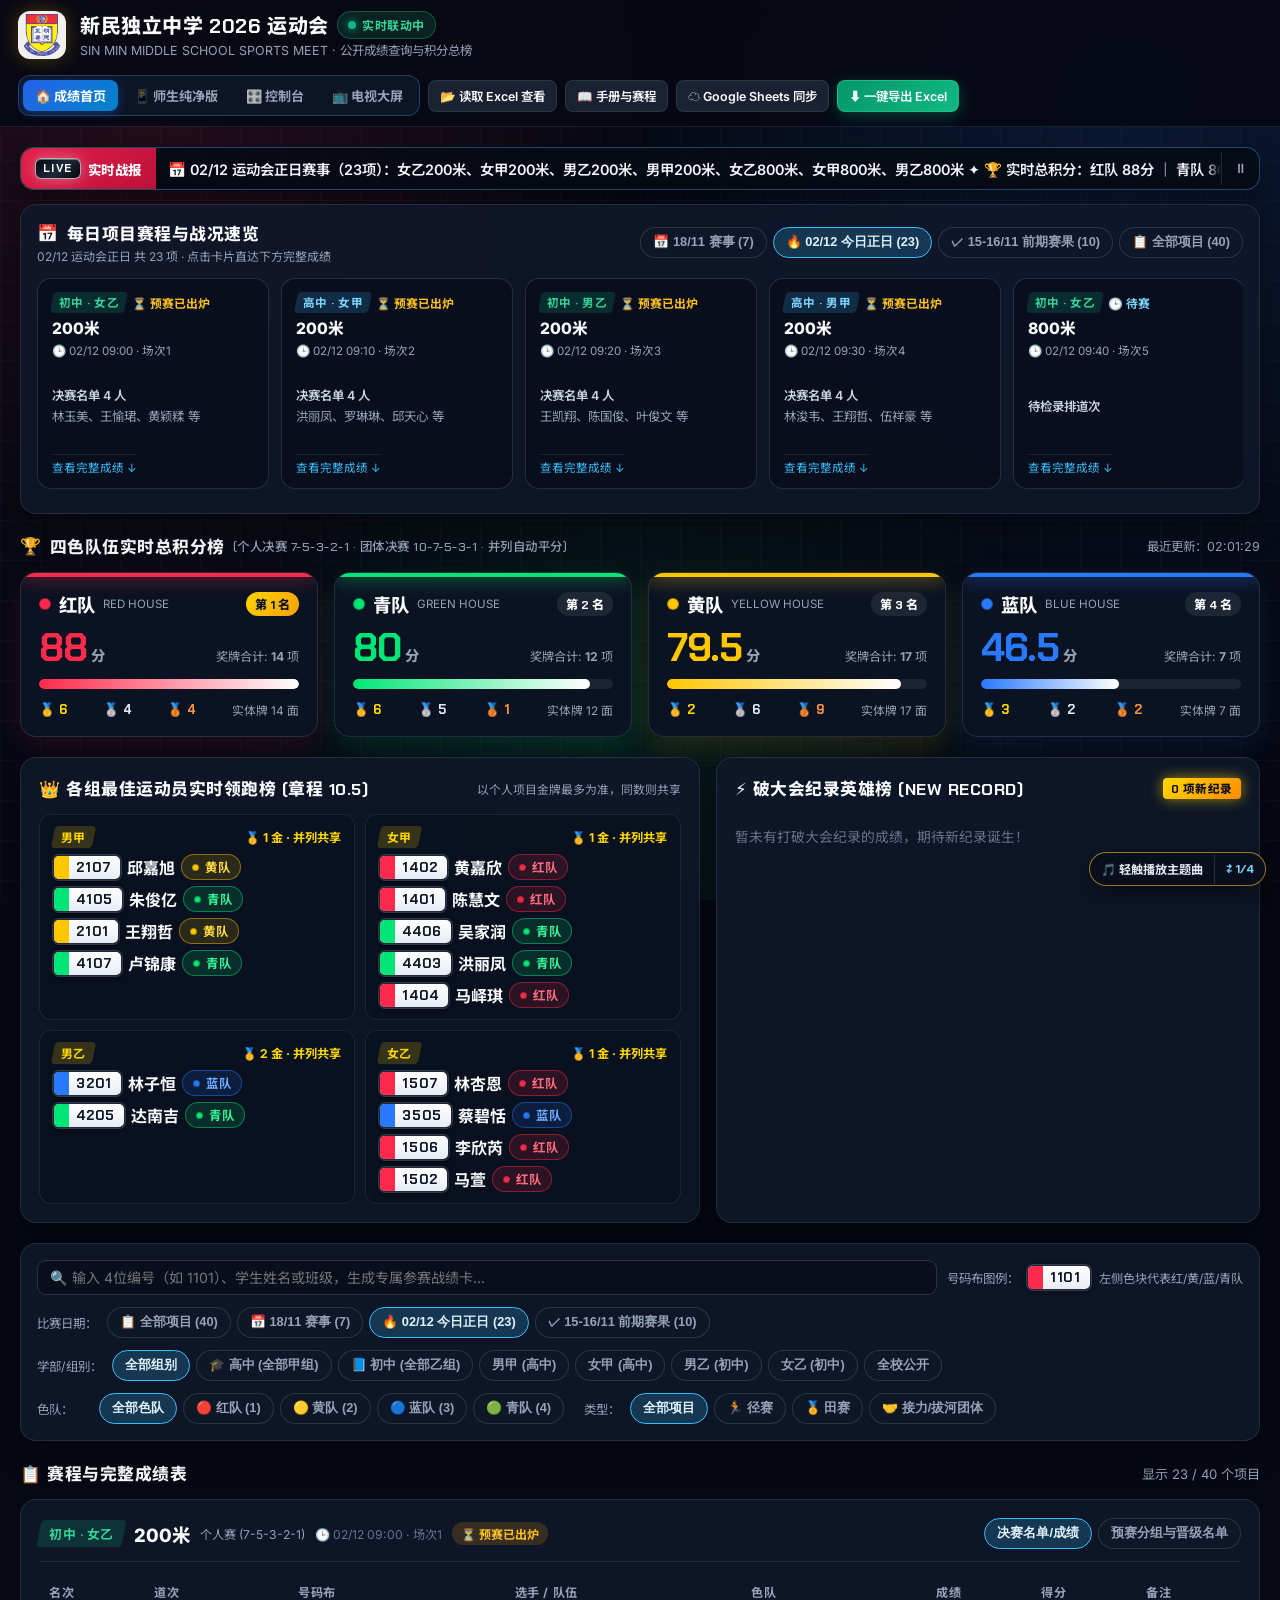
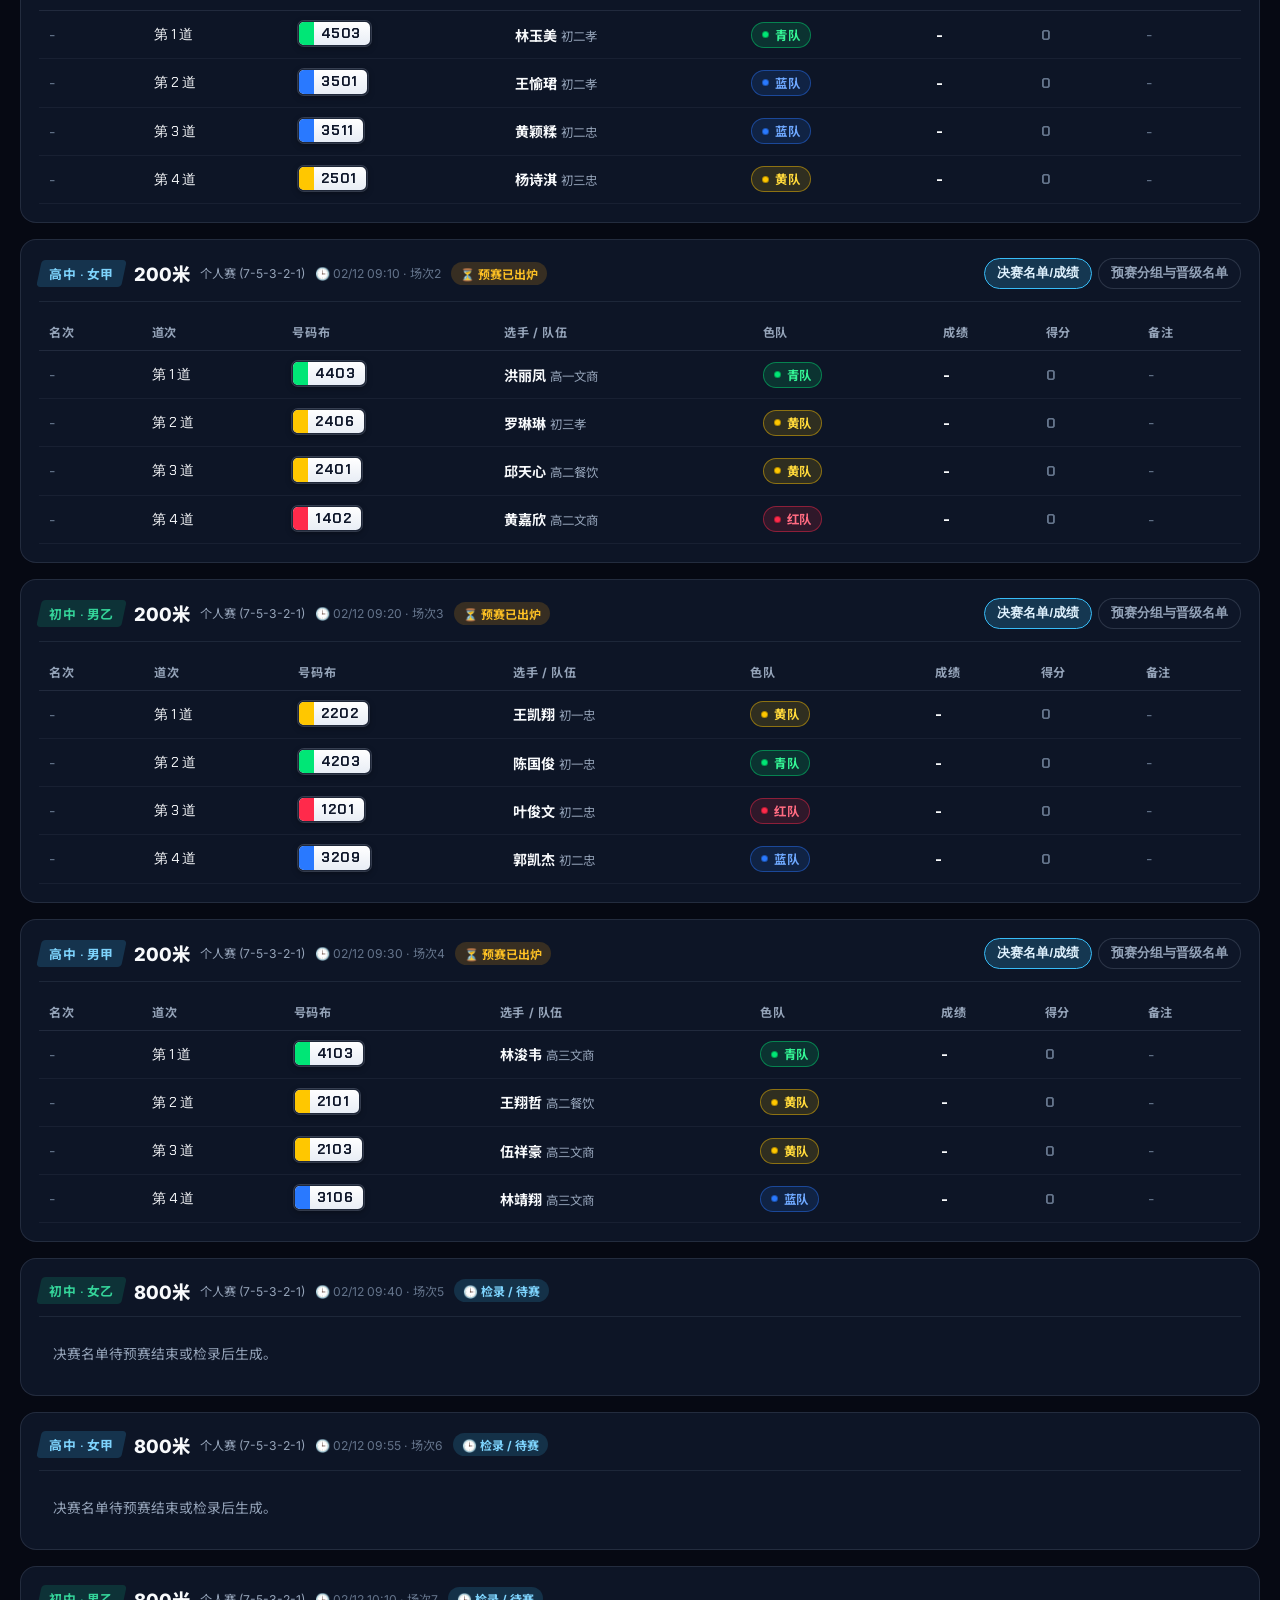
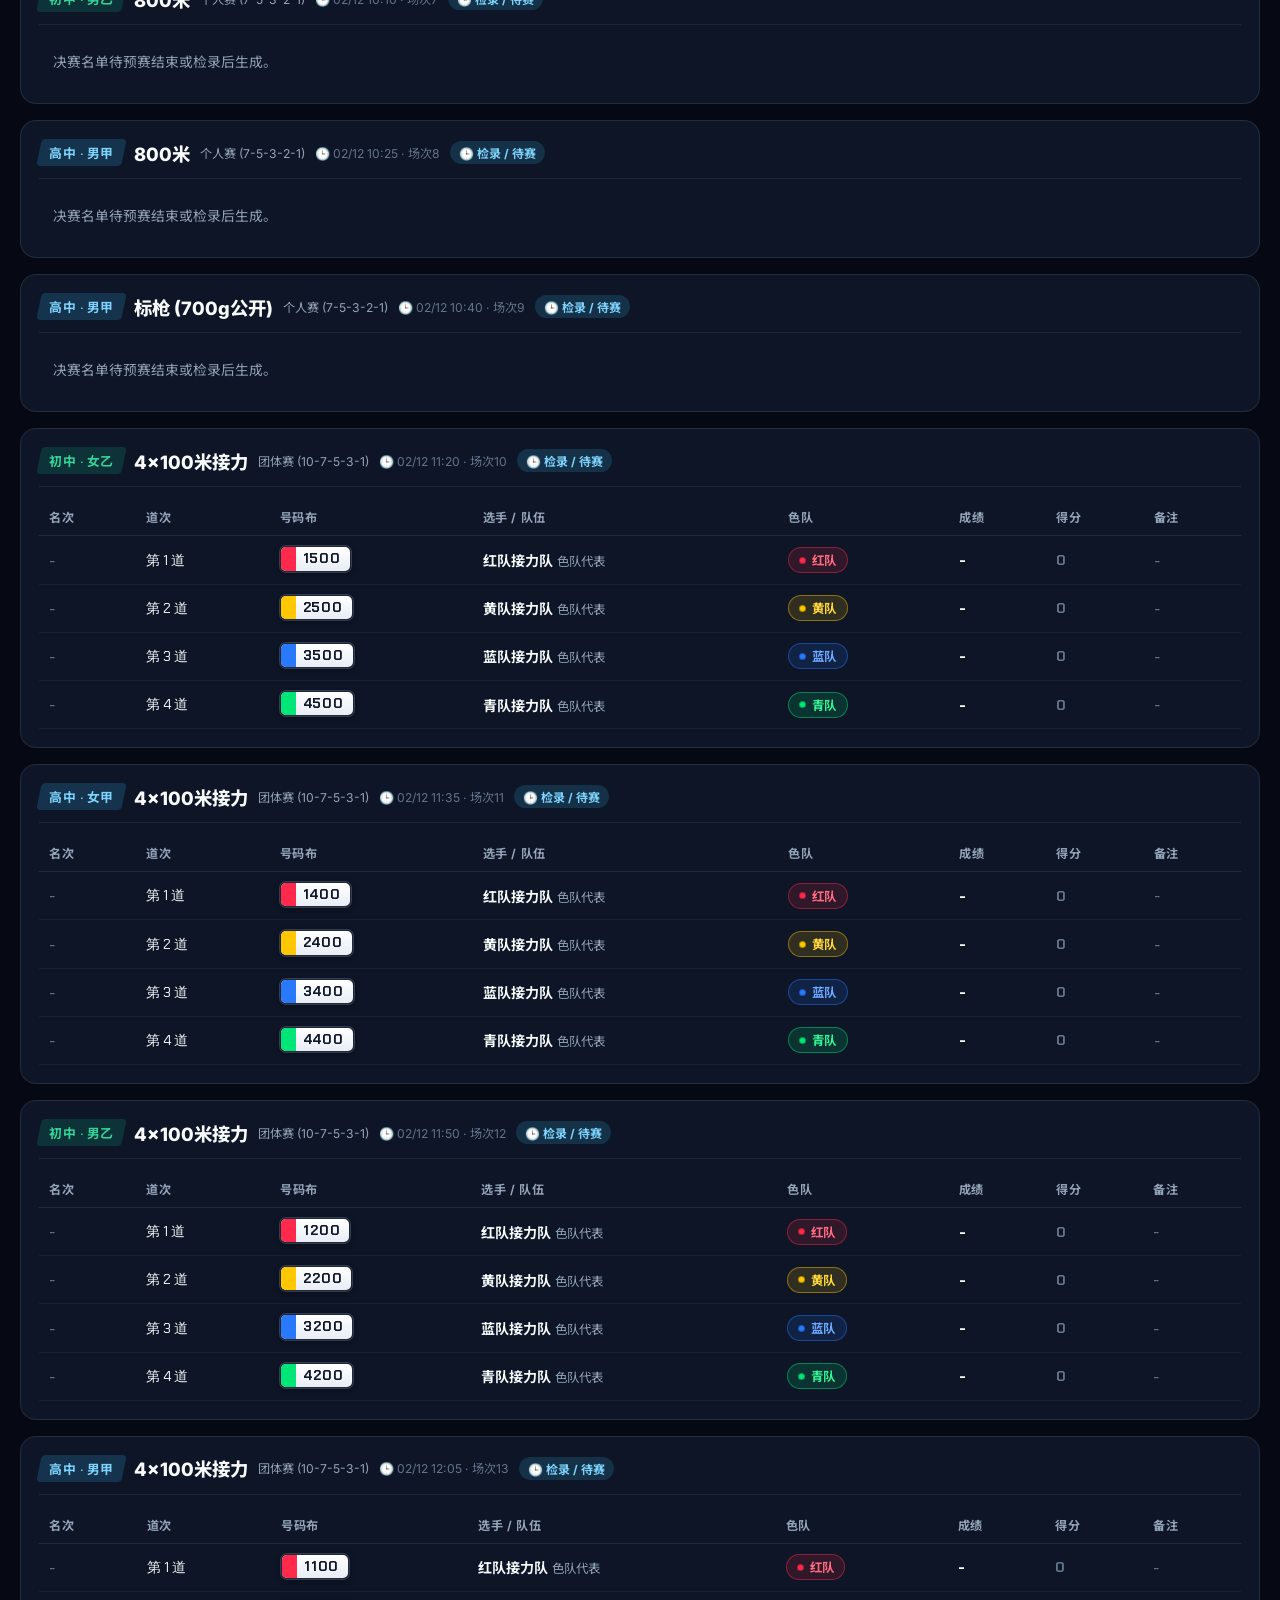
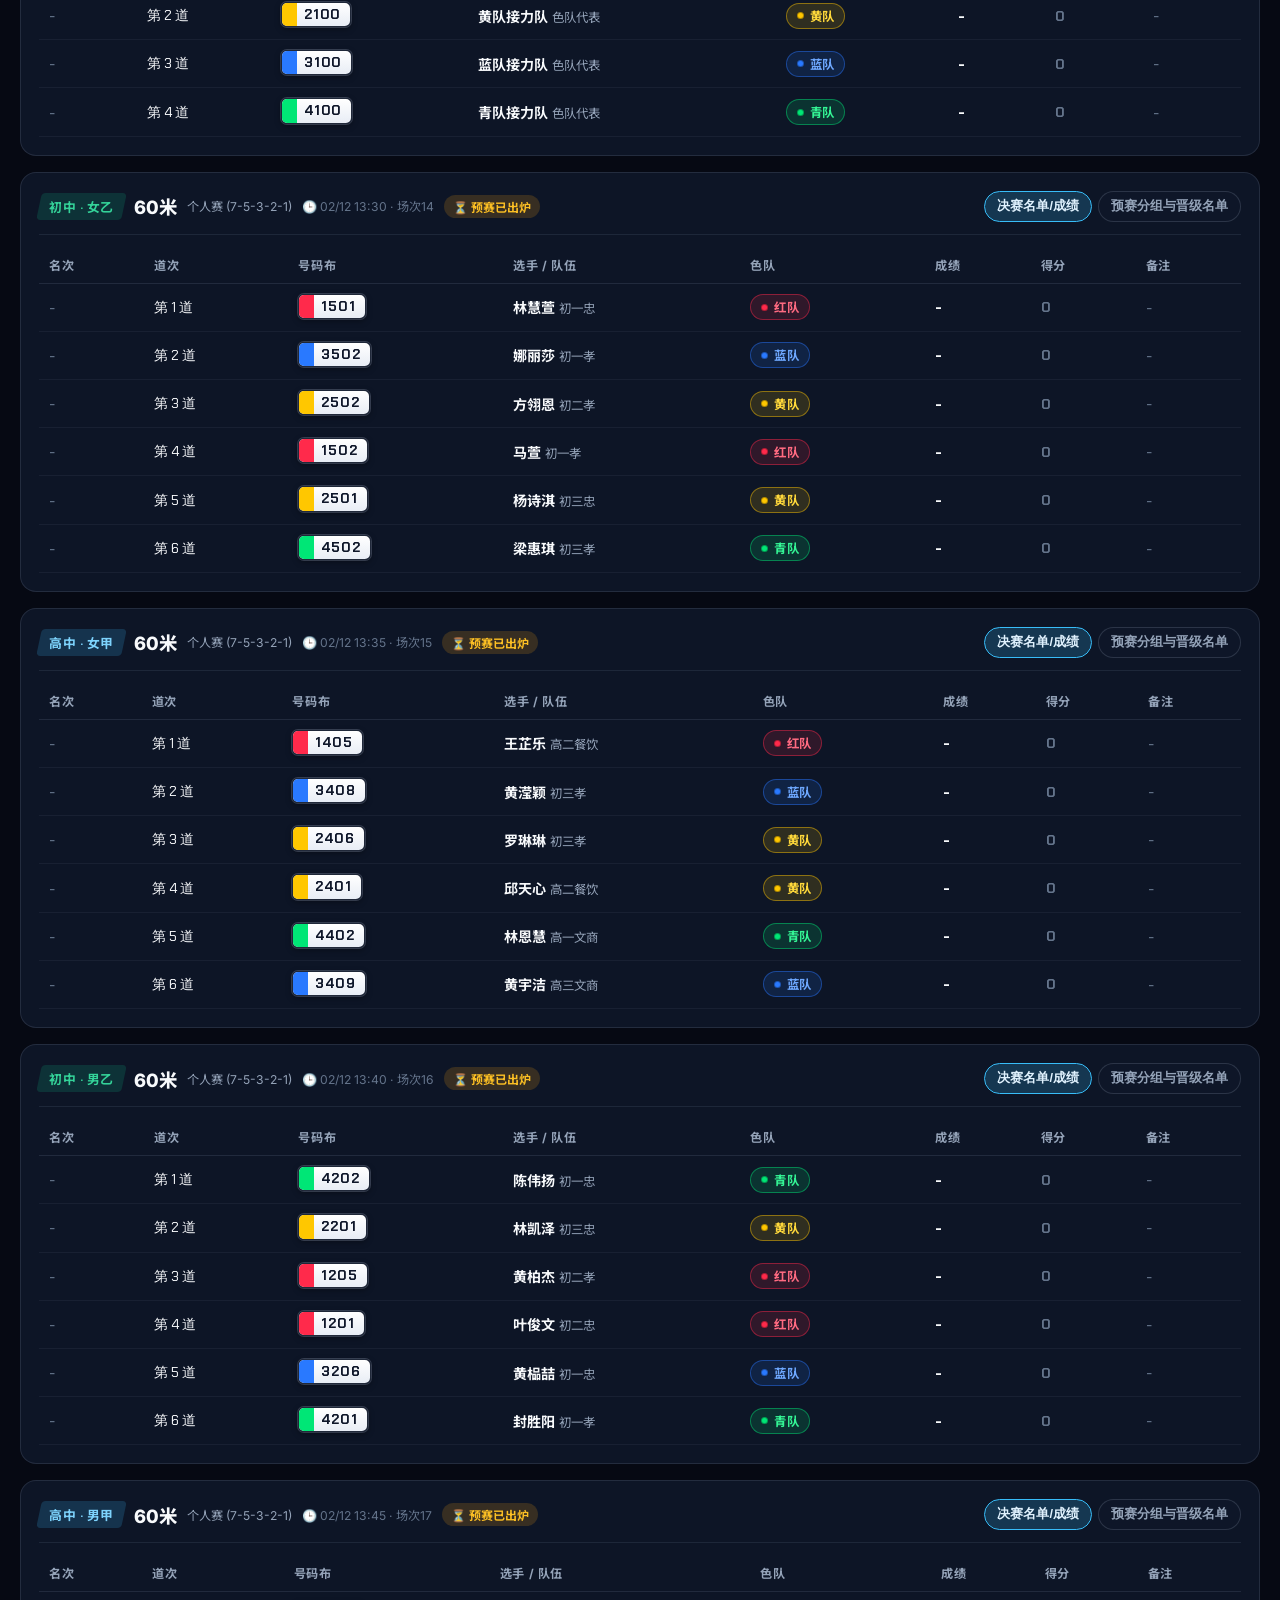
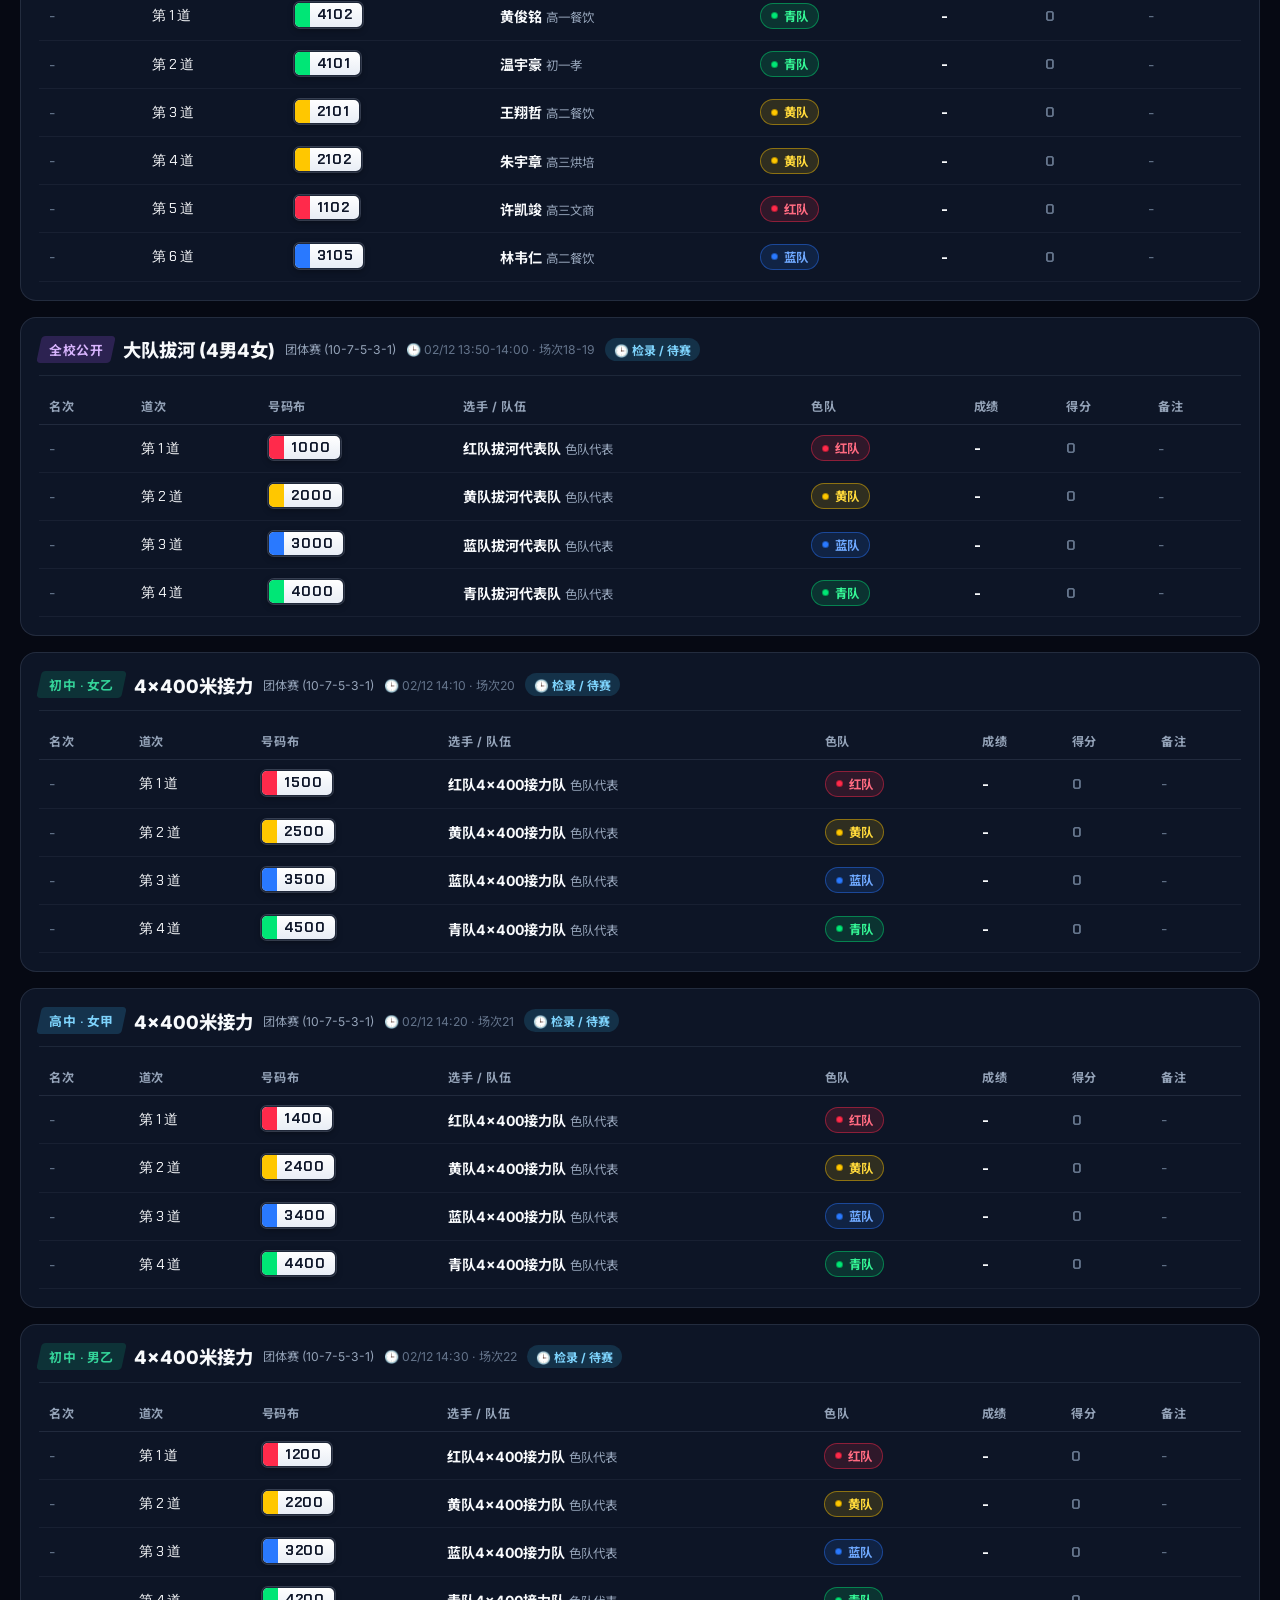
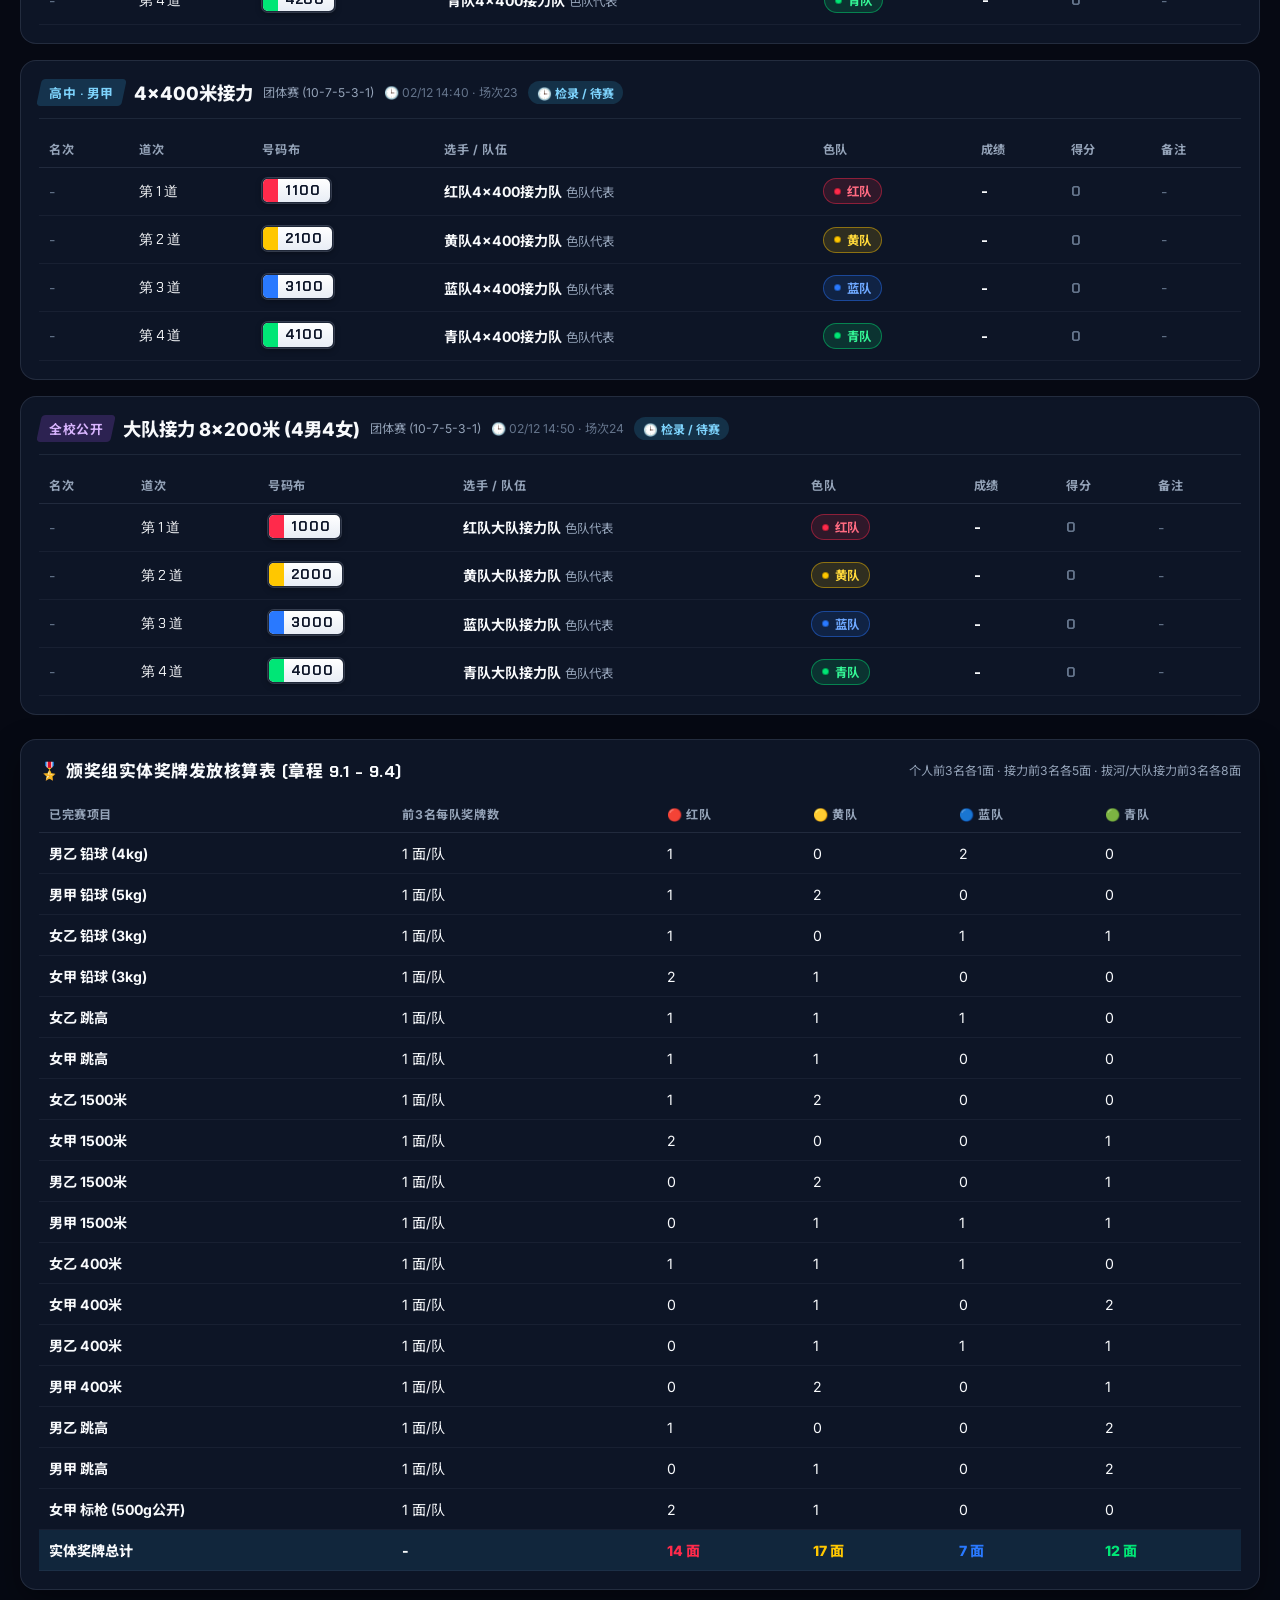
==== commit b1f63392: "feat: 优化线上电视大屏云同步速度（6秒轮询+直读GitHub最新提交+同步礼花指令）" ====
--- a/index.html
+++ b/index.html
@@ -11,7 +11,7 @@
     href="https://fonts.googleapis.com/css2?family=Chakra+Petch:wght@600;700;800&family=Inter:wght@400;500;600;700&family=Noto+Sans+SC:wght@400;500;700;900&display=swap"
     rel="stylesheet" />
   <link rel="stylesheet" href="https://cdnjs.cloudflare.com/ajax/libs/animate.css/4.1.1/animate.min.css" />
-  <link rel="stylesheet" href="./css/style.css?v=20261119v1" />
+  <link rel="stylesheet" href="./css/style.css?v=20261126v1" />
   <script src="https://cdn.sheetjs.com/xlsx-0.20.2/package/dist/xlsx.full.min.js"></script>
 </head>
 
@@ -67,7 +67,10 @@
         title="点击暂停或继续滚动">⏸</button>
     </section>
 
-    <!-- LIVE 滚动条正下方：每日项目速览与日期切换 -->
+    <!-- LIVE 滚动条正下方：本周色队开幕步操排练 & 接力练习地点速查卡 -->
+    <section class="glass-panel rehearsal-notice-panel" id="rehearsal-notice-section" aria-label="色队开幕步操排练与接力赛练习通告"></section>
+
+    <!-- 每日项目速览与日期切换 -->
     <section class="glass-panel daily-spotlight-panel" id="daily-spotlight-section" aria-label="每日比赛项目速览">
       <div class="daily-spotlight-head">
         <div>
@@ -238,7 +241,7 @@
     </div>
   </div>
 
-  <script src="./js/core.js?v=20261119v1"></script>
+  <script src="./js/core.js?v=20261126v1"></script>
   <script>
     (function () {
       var S = window.SinMinSports;
@@ -764,7 +767,7 @@
       renderAll(false);
       checkRemoteLiveState(true);
       setInterval(function () { checkRemoteLiveState(true); }, 20000);
-      S.initBgMusicPlayer({ defaultVolume: 0.10 });
+      S.initBgMusicPlayer({ defaultVolume: 0.30 });
     })();
   </script>
 </body>
--- a/css/style.css
+++ b/css/style.css
@@ -1444,6 +1444,181 @@
   max-width: 100%;
   overflow: hidden;
 }
+
+/* ==========================================================================
+   色队开幕步操排练 & 接力赛练习通告速查卡
+   ========================================================================== */
+.rehearsal-notice-panel {
+  padding: 16px;
+  margin-bottom: 16px;
+  min-width: 0;
+  max-width: 100%;
+  overflow: hidden;
+  border-color: rgba(251, 191, 36, 0.42);
+  background: linear-gradient(180deg, rgba(251, 191, 36, 0.07), rgba(9, 14, 28, 0.88));
+}
+.rehearsal-notice-head {
+  display: flex;
+  align-items: flex-start;
+  justify-content: space-between;
+  gap: 12px;
+  flex-wrap: wrap;
+}
+.rehearsal-badge-row {
+  display: flex;
+  align-items: center;
+  gap: 8px;
+  flex-wrap: wrap;
+}
+.rehearsal-urgent-tag {
+  display: inline-flex;
+  align-items: center;
+  padding: 2px 9px;
+  border-radius: 999px;
+  font-size: 0.73rem;
+  font-weight: 800;
+  background: linear-gradient(135deg, #f59e0b, #d97706);
+  color: #090d16;
+}
+.rehearsal-sub-tag {
+  display: inline-flex;
+  align-items: center;
+  padding: 2px 9px;
+  border-radius: 999px;
+  font-size: 0.72rem;
+  font-weight: 700;
+  background: rgba(56, 189, 248, 0.16);
+  color: #7dd3fc;
+  border: 1px solid rgba(56, 189, 248, 0.3);
+}
+.rehearsal-notice-desc {
+  font-size: 0.78rem;
+  color: var(--text-secondary);
+  margin-top: 3px;
+}
+.rehearsal-collapse-btn {
+  flex-shrink: 0;
+  font-size: 0.75rem;
+  padding: 5px 10px;
+}
+.rehearsal-notice-body {
+  margin-top: 12px;
+  display: flex;
+  flex-direction: column;
+  gap: 10px;
+}
+.rehearsal-house-grid {
+  display: grid;
+  grid-template-columns: repeat(4, minmax(0, 1fr));
+  gap: 10px;
+}
+.rehearsal-house-card {
+  border-radius: 12px;
+  border: 1px solid rgba(148, 163, 184, 0.25);
+  padding: 11px 12px;
+  min-width: 0;
+  display: flex;
+  flex-direction: column;
+  gap: 8px;
+}
+.rehearsal-house-head {
+  display: flex;
+  align-items: center;
+  justify-content: space-between;
+  gap: 6px;
+  flex-wrap: wrap;
+}
+.rehearsal-period-tag {
+  font-size: 0.7rem;
+  font-weight: 700;
+  color: #cbd5e1;
+  background: rgba(15, 23, 42, 0.55);
+  padding: 2px 7px;
+  border-radius: 6px;
+  white-space: nowrap;
+}
+.rehearsal-days-list {
+  display: flex;
+  flex-direction: column;
+  gap: 5px;
+}
+.rehearsal-day-row {
+  display: flex;
+  align-items: center;
+  justify-content: space-between;
+  gap: 6px;
+  padding: 5px 8px;
+  border-radius: 8px;
+  background: rgba(9, 14, 28, 0.62);
+  border: 1px solid rgba(148, 163, 184, 0.14);
+  font-size: 0.78rem;
+}
+.rehearsal-day-row.is-today {
+  background: rgba(251, 191, 36, 0.16);
+  border-color: rgba(251, 191, 36, 0.65);
+  box-shadow: 0 0 12px rgba(251, 191, 36, 0.15);
+}
+.rehearsal-day-label {
+  display: inline-flex;
+  align-items: center;
+  gap: 4px;
+  color: #cbd5e1;
+  font-weight: 600;
+  white-space: nowrap;
+  flex-shrink: 0;
+}
+.rehearsal-today-pill {
+  display: inline-block;
+  padding: 1px 5px;
+  border-radius: 4px;
+  font-size: 0.66rem;
+  font-weight: 800;
+  background: #fbbf24;
+  color: #090d16;
+}
+.rehearsal-venue-text {
+  color: #f8fafc;
+  font-weight: 800;
+  text-align: right;
+  word-break: break-word;
+}
+.rehearsal-day-row.is-today .rehearsal-venue-text {
+  color: #fde047;
+}
+.rehearsal-extra-banners {
+  display: grid;
+  grid-template-columns: repeat(2, minmax(0, 1fr));
+  gap: 10px;
+}
+.rehearsal-extra-item {
+  display: flex;
+  align-items: flex-start;
+  gap: 8px;
+  padding: 9px 12px;
+  border-radius: 10px;
+  font-size: 0.79rem;
+  line-height: 1.45;
+  color: #e2e8f0;
+  background: rgba(15, 23, 42, 0.72);
+  border: 1px solid rgba(148, 163, 184, 0.22);
+}
+.rehearsal-extra-item.is-thursday {
+  border-color: rgba(251, 191, 36, 0.38);
+  background: rgba(251, 191, 36, 0.08);
+}
+.rehearsal-extra-item.is-thursday.is-today {
+  border-color: rgba(251, 191, 36, 0.8);
+  background: rgba(251, 191, 36, 0.18);
+}
+.rehearsal-extra-item.is-relay {
+  border-color: rgba(16, 185, 129, 0.38);
+  background: rgba(16, 185, 129, 0.08);
+}
+.rehearsal-extra-icon {
+  font-size: 1rem;
+  line-height: 1.2;
+  flex-shrink: 0;
+}
 .daily-spotlight-head {
   display: flex;
   align-items: center;
@@ -1540,6 +1715,12 @@
   .scoreboard-grid {
     grid-template-columns: repeat(2, minmax(0, 1fr));
   }
+  .rehearsal-house-grid {
+    grid-template-columns: repeat(2, minmax(0, 1fr));
+  }
+  .rehearsal-extra-banners {
+    grid-template-columns: minmax(0, 1fr);
+  }
   .spotlight-grid {
     grid-template-columns: minmax(0, 1fr);
   }
@@ -1826,8 +2007,13 @@
   .public-ticker-toggle {
     padding: 9px 10px;
   }
-  .daily-spotlight-panel {
+  .daily-spotlight-panel,
+  .rehearsal-notice-panel {
     padding: 13px;
+  }
+  .rehearsal-house-grid {
+    grid-template-columns: minmax(0, 1fr);
+    gap: 8px;
   }
   .daily-cards-strip {
     grid-auto-columns: minmax(218px, 248px);
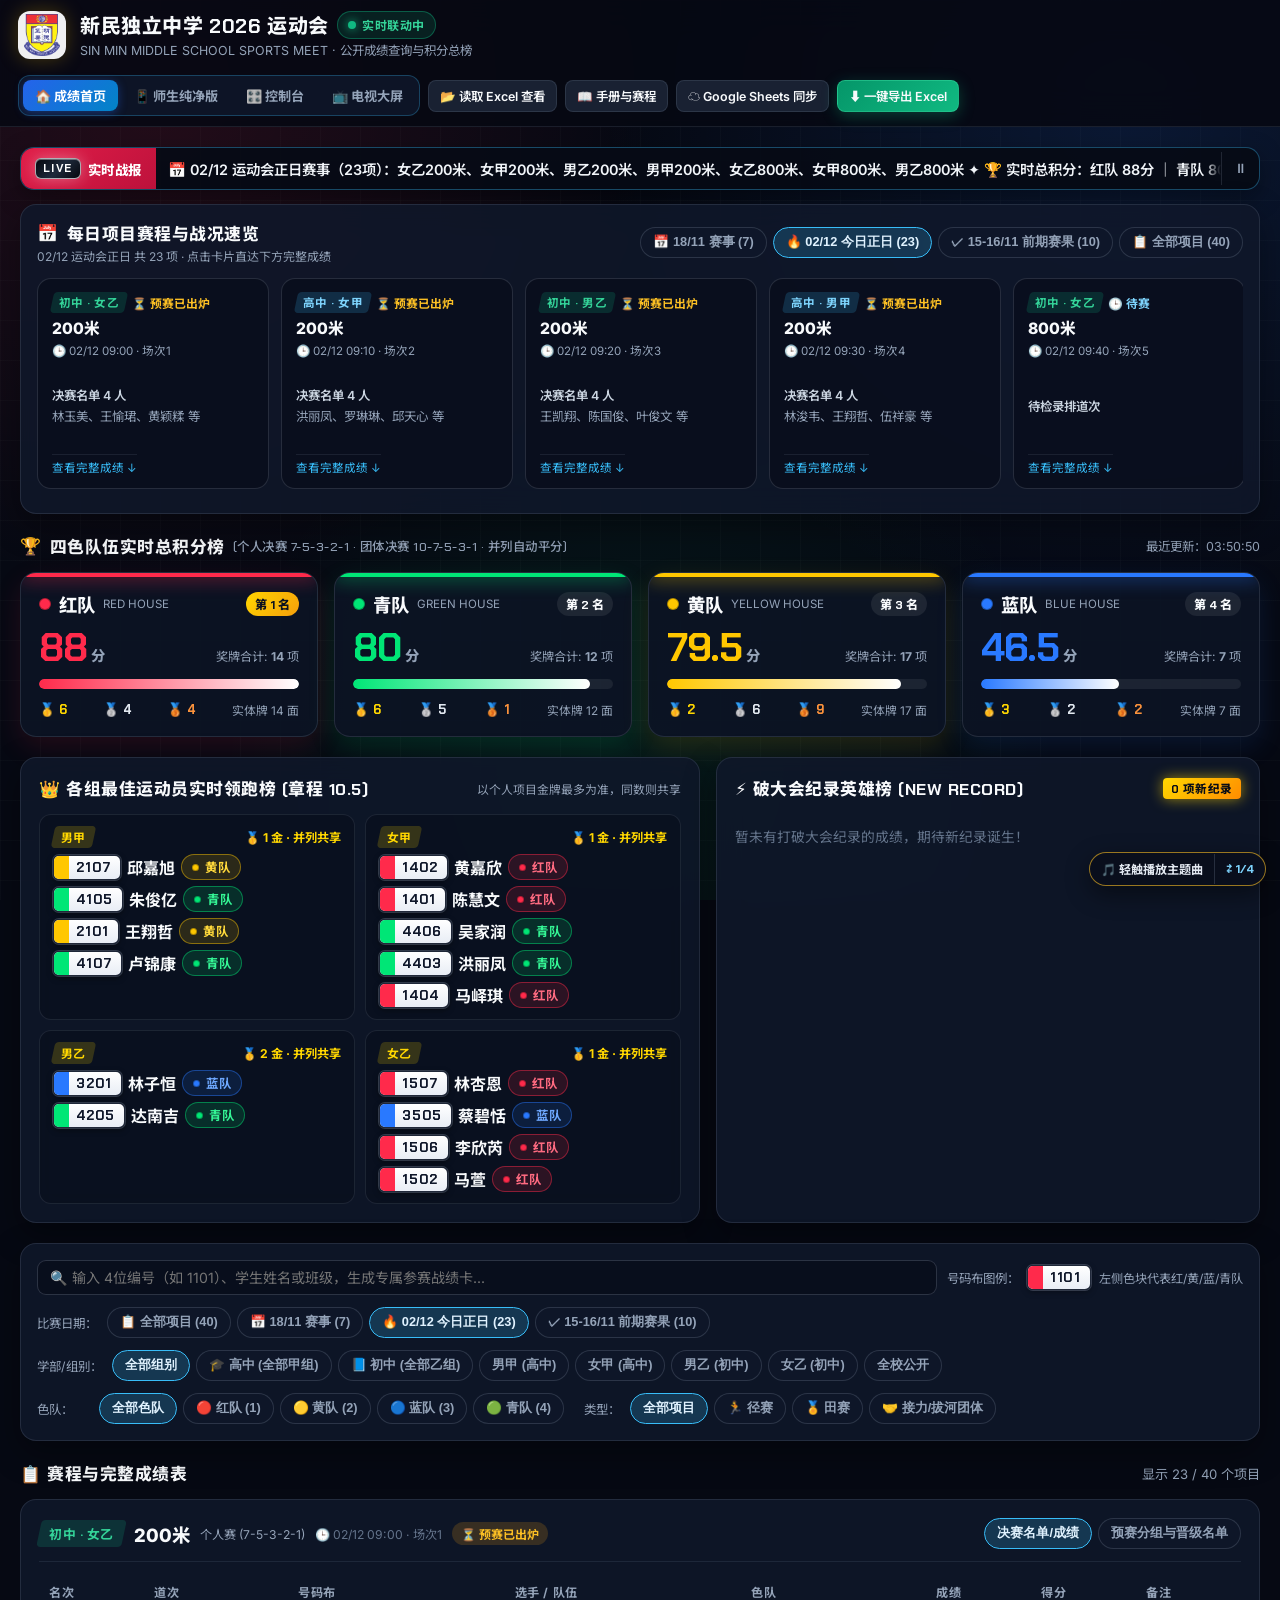
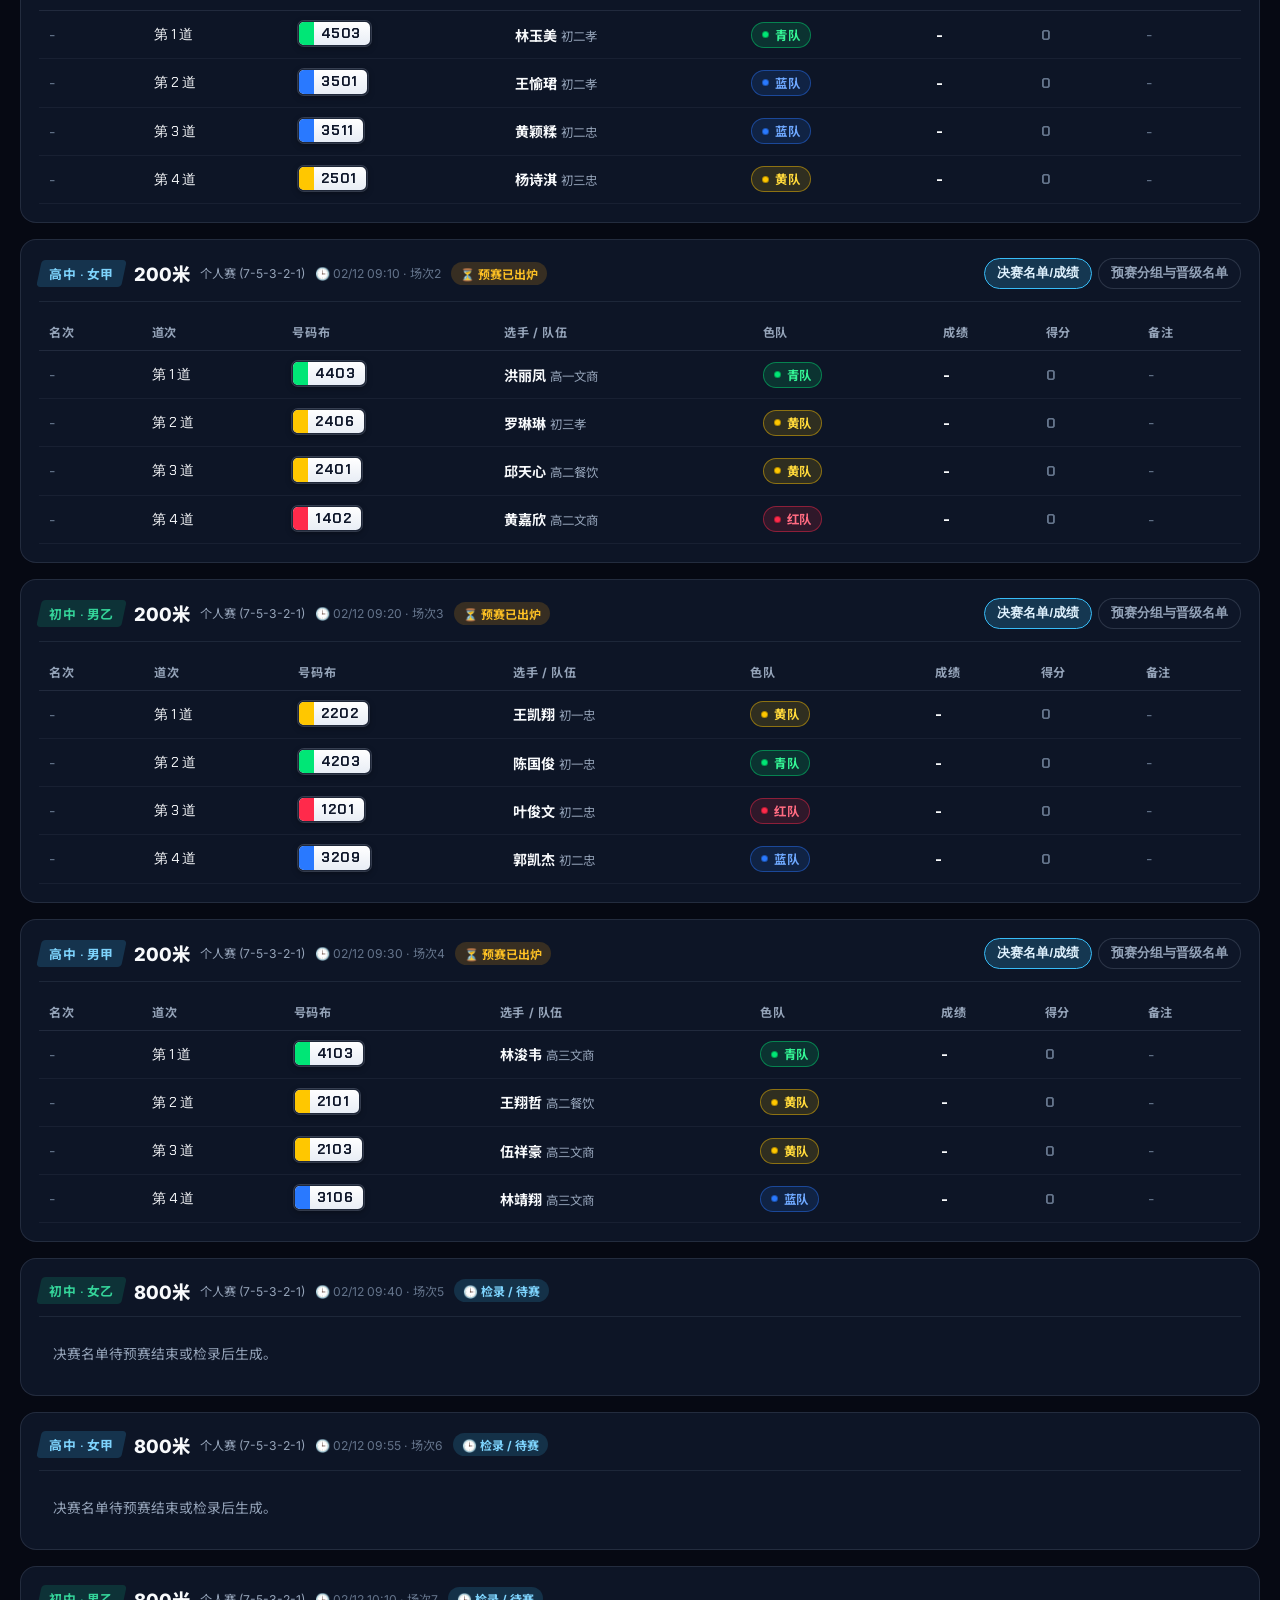
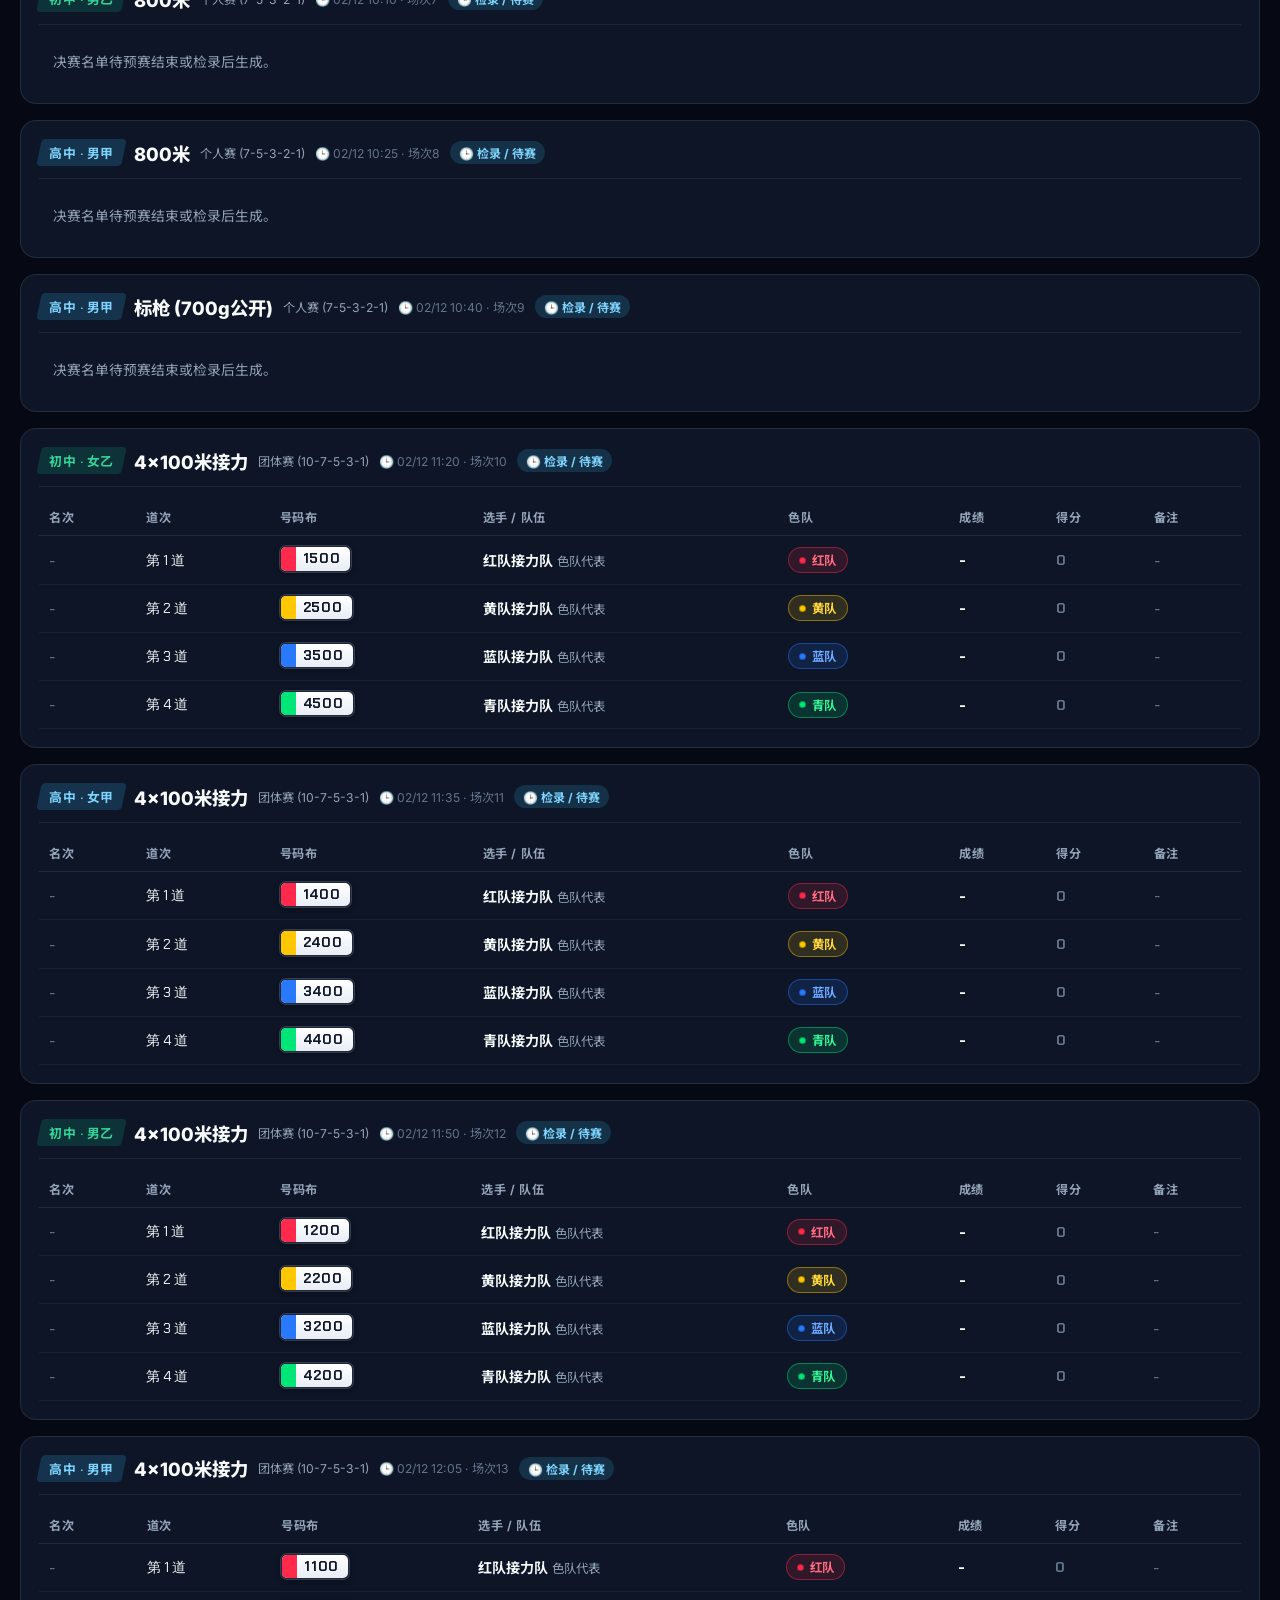
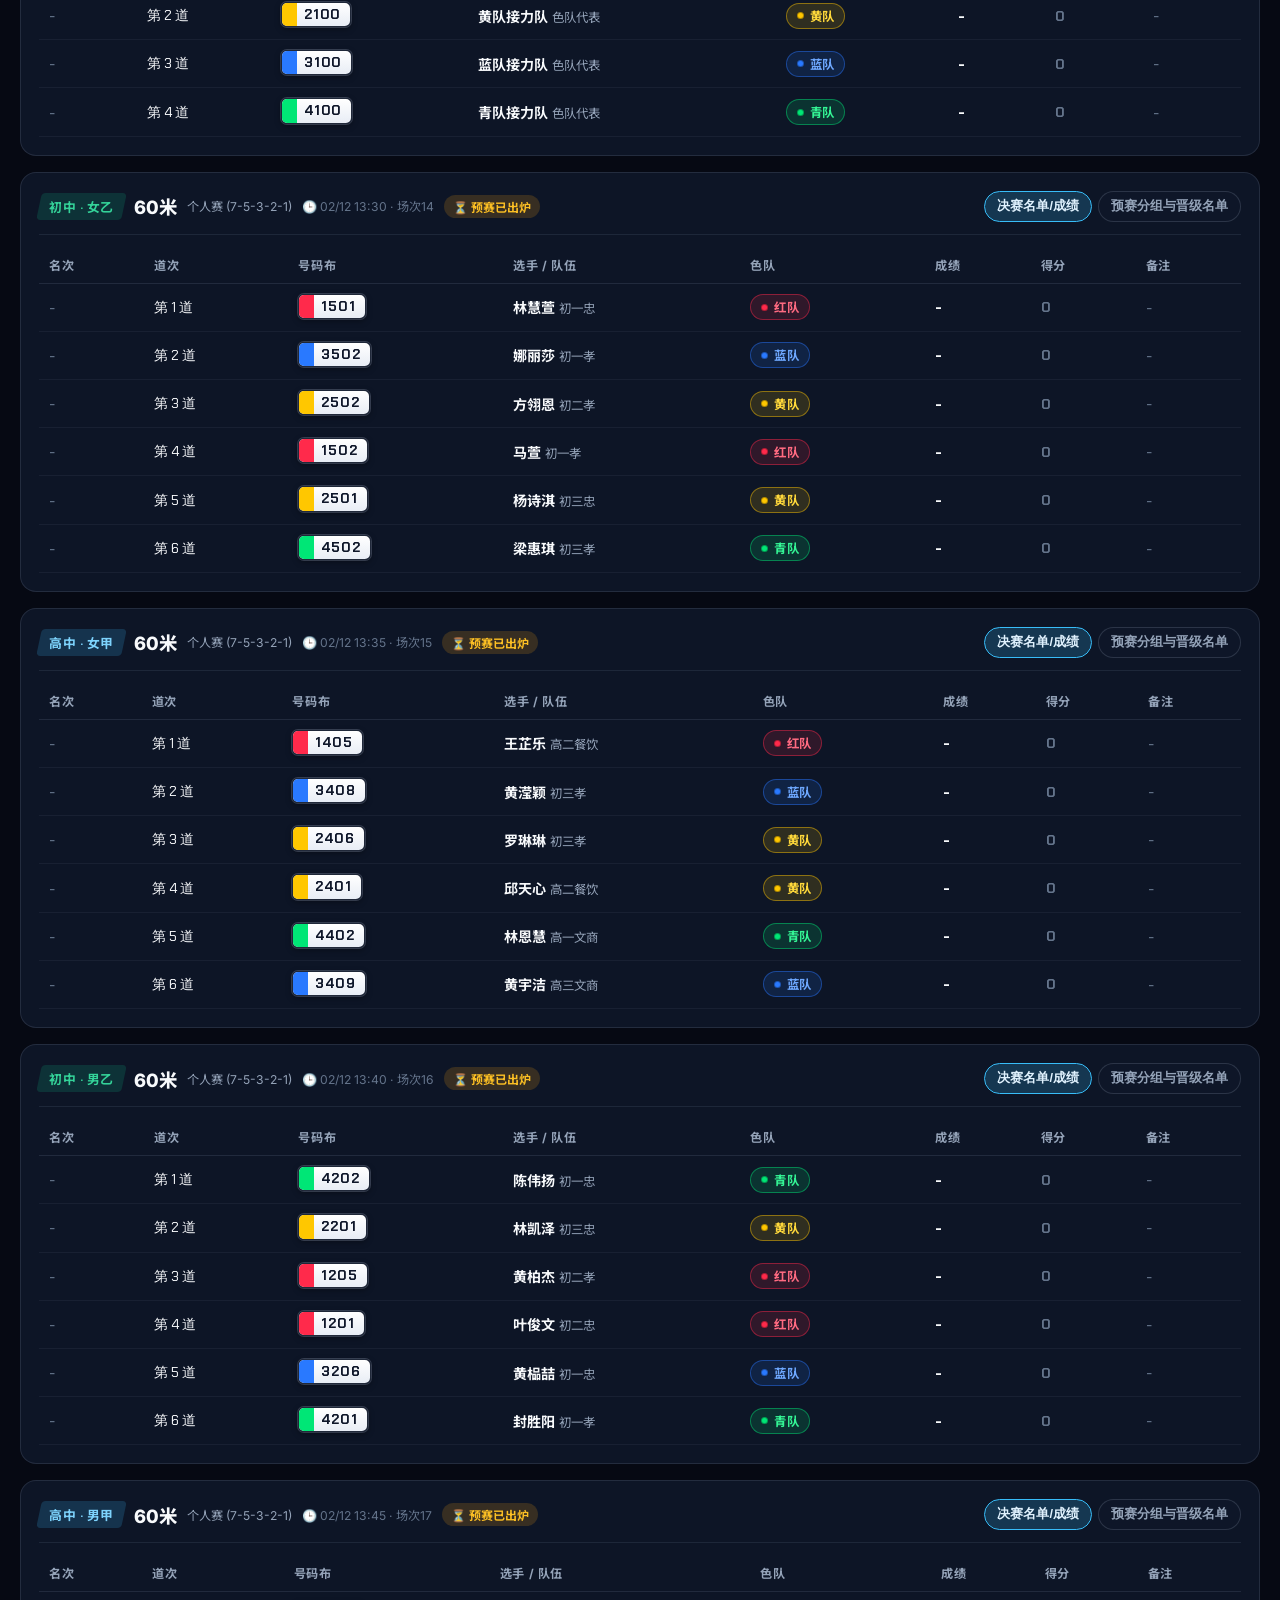
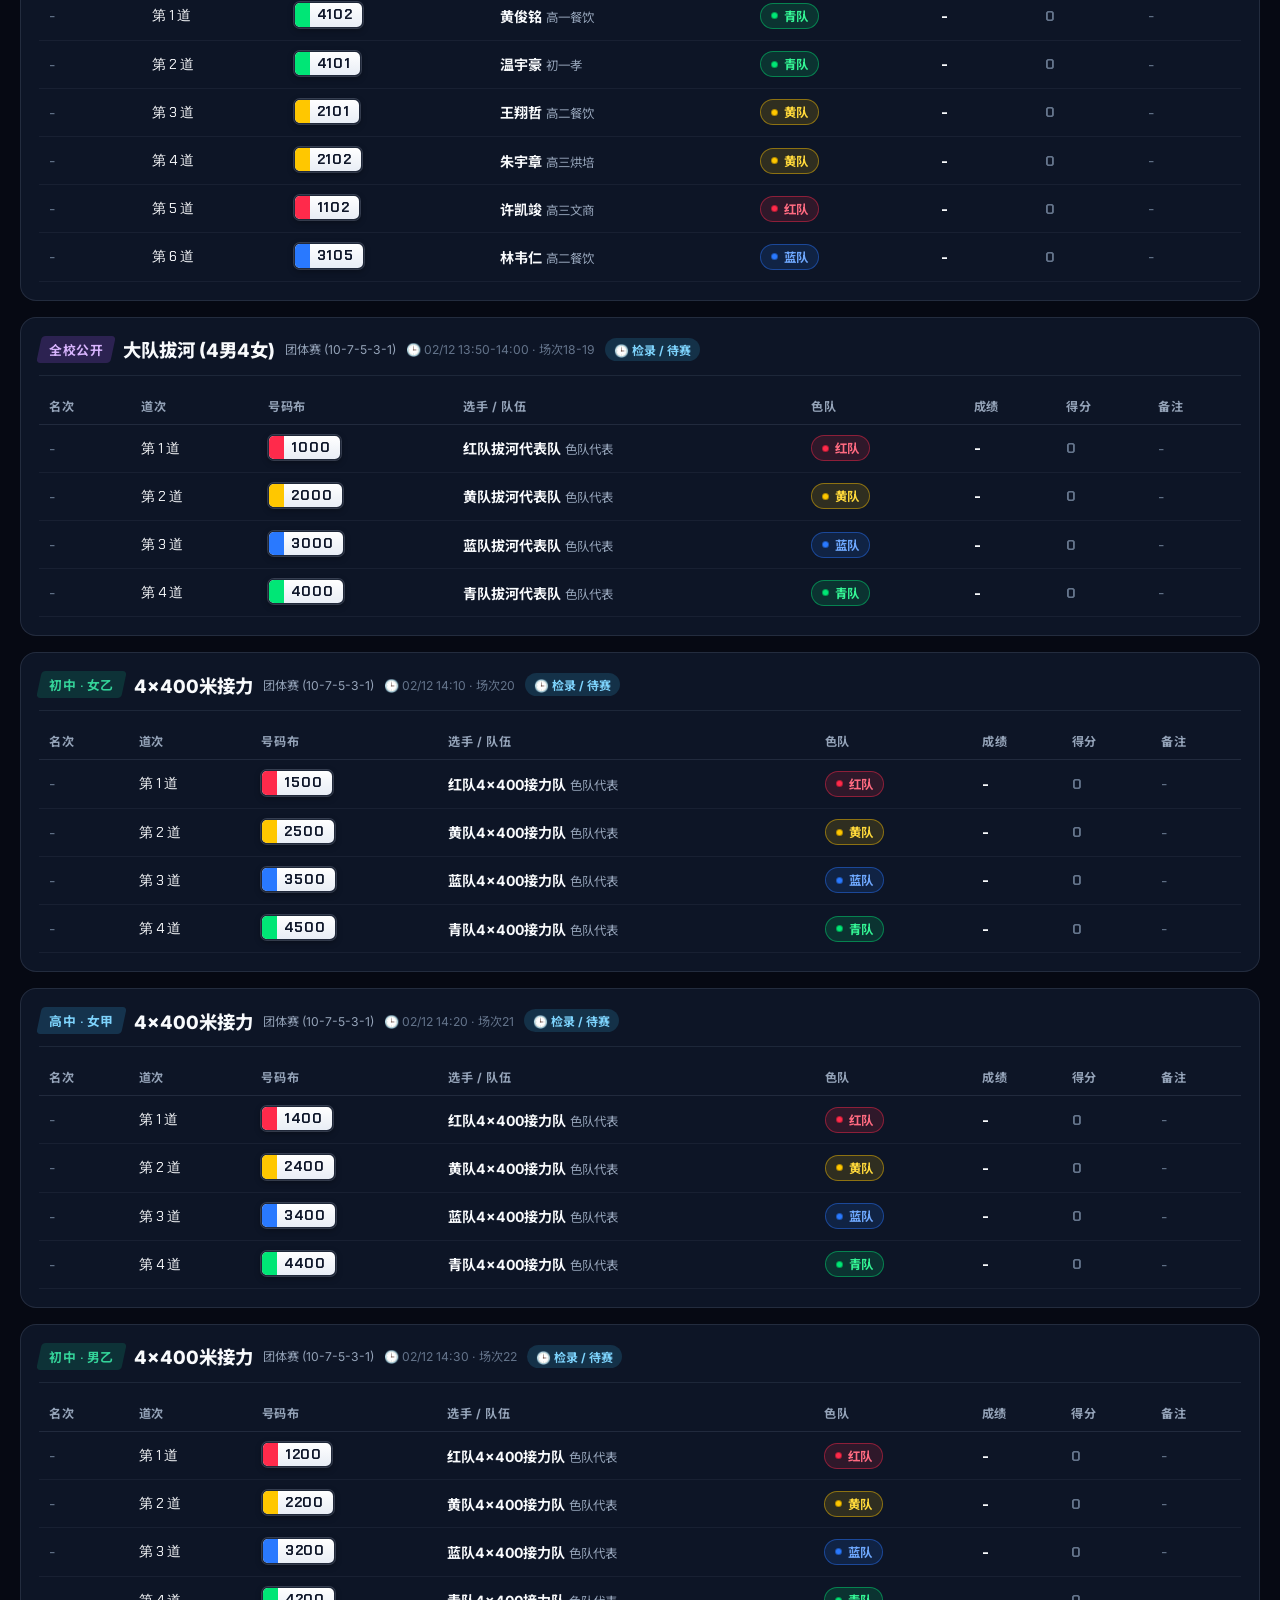
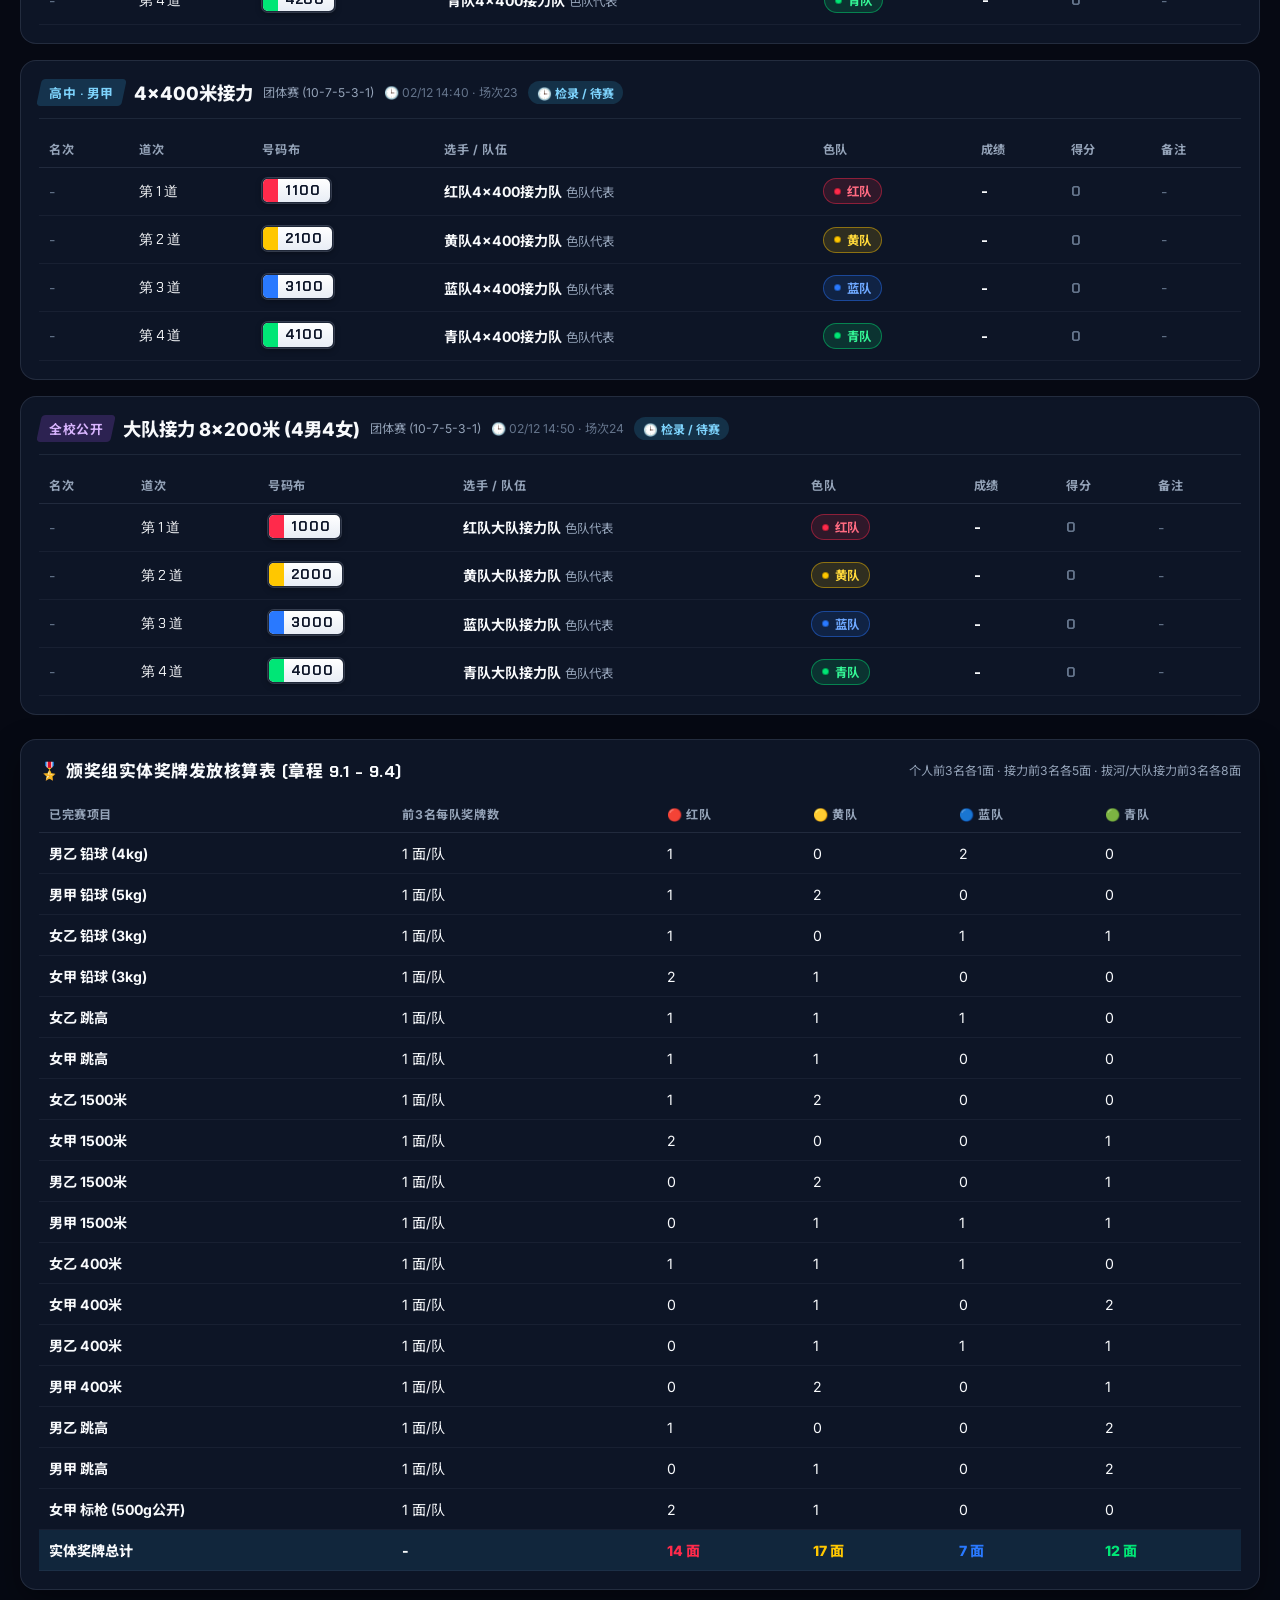
==== commit 356ff4e9: "chore: 移除已结束的色队步操排练与接力练习通告卡片及滚动条内容" ====
--- a/index.html
+++ b/index.html
@@ -11,7 +11,7 @@
     href="https://fonts.googleapis.com/css2?family=Chakra+Petch:wght@600;700;800&family=Inter:wght@400;500;600;700&family=Noto+Sans+SC:wght@400;500;700;900&display=swap"
     rel="stylesheet" />
   <link rel="stylesheet" href="https://cdnjs.cloudflare.com/ajax/libs/animate.css/4.1.1/animate.min.css" />
-  <link rel="stylesheet" href="./css/style.css?v=20261126v1" />
+  <link rel="stylesheet" href="./css/style.css?v=20261128v1" />
   <script src="https://cdn.sheetjs.com/xlsx-0.20.2/package/dist/xlsx.full.min.js"></script>
 </head>
 
@@ -67,10 +67,7 @@
         title="点击暂停或继续滚动">⏸</button>
     </section>
 
-    <!-- LIVE 滚动条正下方：本周色队开幕步操排练 & 接力练习地点速查卡 -->
-    <section class="glass-panel rehearsal-notice-panel" id="rehearsal-notice-section" aria-label="色队开幕步操排练与接力赛练习通告"></section>
-
-    <!-- 每日项目速览与日期切换 -->
+    <!-- LIVE 滚动条正下方：每日项目速览与日期切换 -->
     <section class="glass-panel daily-spotlight-panel" id="daily-spotlight-section" aria-label="每日比赛项目速览">
       <div class="daily-spotlight-head">
         <div>
@@ -241,7 +238,7 @@
     </div>
   </div>
 
-  <script src="./js/core.js?v=20261126v1"></script>
+  <script src="./js/core.js?v=20261128v1"></script>
   <script>
     (function () {
       var S = window.SinMinSports;
--- a/css/style.css
+++ b/css/style.css
@@ -1230,12 +1230,31 @@
   margin: 0 auto;
   padding: 12px 16px;
   display: grid;
-  grid-template-columns: 230px minmax(0, 1fr) 295px;
-  gap: 12px;
+  grid-template-columns: var(--admin-left-w, 230px) 6px minmax(0, 1fr) 6px var(--admin-right-w, 295px);
+  gap: 6px;
   align-items: start;
 }
 .admin-layout > * {
   min-width: 0;
+}
+.admin-resizer {
+  width: 6px;
+  align-self: stretch;
+  min-height: 360px;
+  cursor: col-resize;
+  border-radius: 999px;
+  background: rgba(148, 163, 184, 0.14);
+  transition: background 0.16s ease, box-shadow 0.16s ease;
+  position: relative;
+}
+.admin-resizer:hover,
+.admin-resizer.is-dragging {
+  background: rgba(56, 189, 248, 0.65);
+  box-shadow: 0 0 10px rgba(56, 189, 248, 0.45);
+}
+body.admin-resizing {
+  user-select: none;
+  cursor: col-resize !important;
 }
 #admin-entry-table th,
 #admin-entry-table td {
@@ -1708,6 +1727,10 @@
 @media (max-width: 1120px) {
   .admin-layout {
     grid-template-columns: minmax(0, 1fr);
+    gap: 12px;
+  }
+  .admin-resizer {
+    display: none;
   }
   .admin-sidebar-events {
     max-height: 260px;
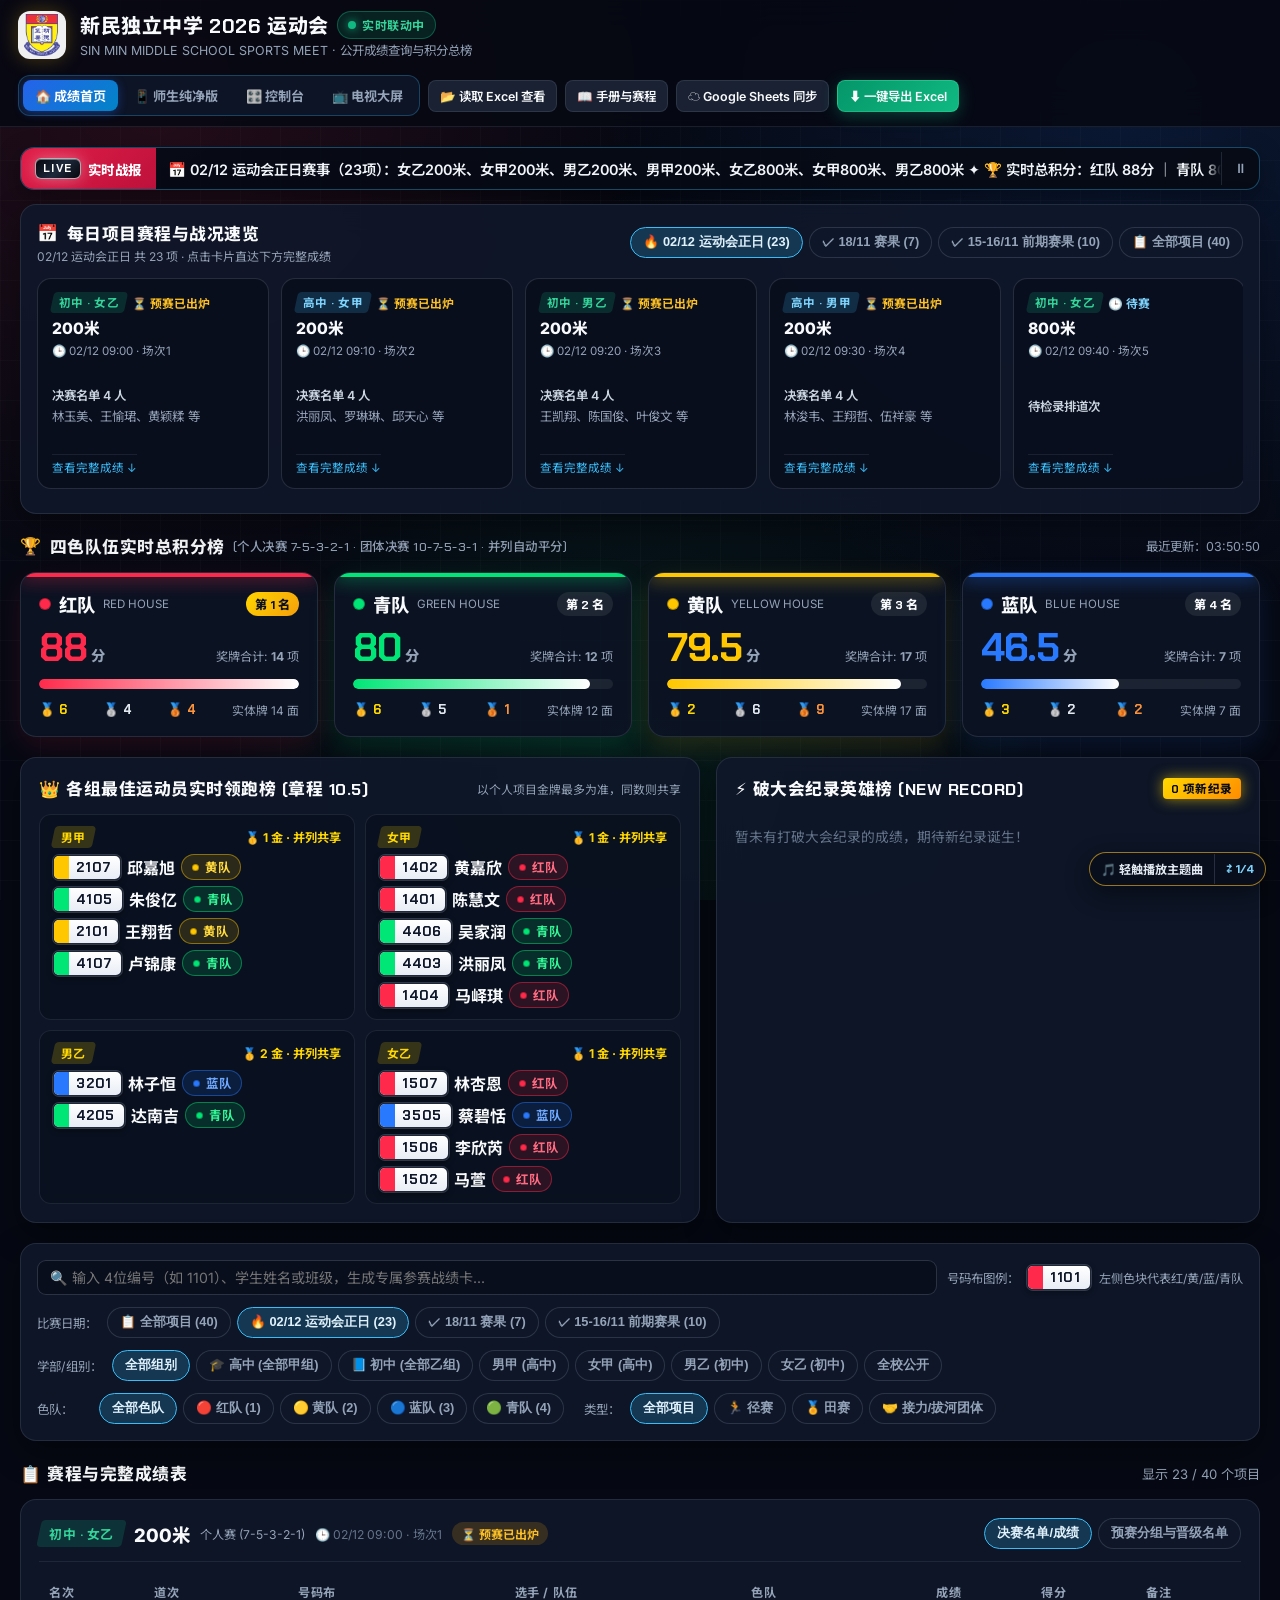
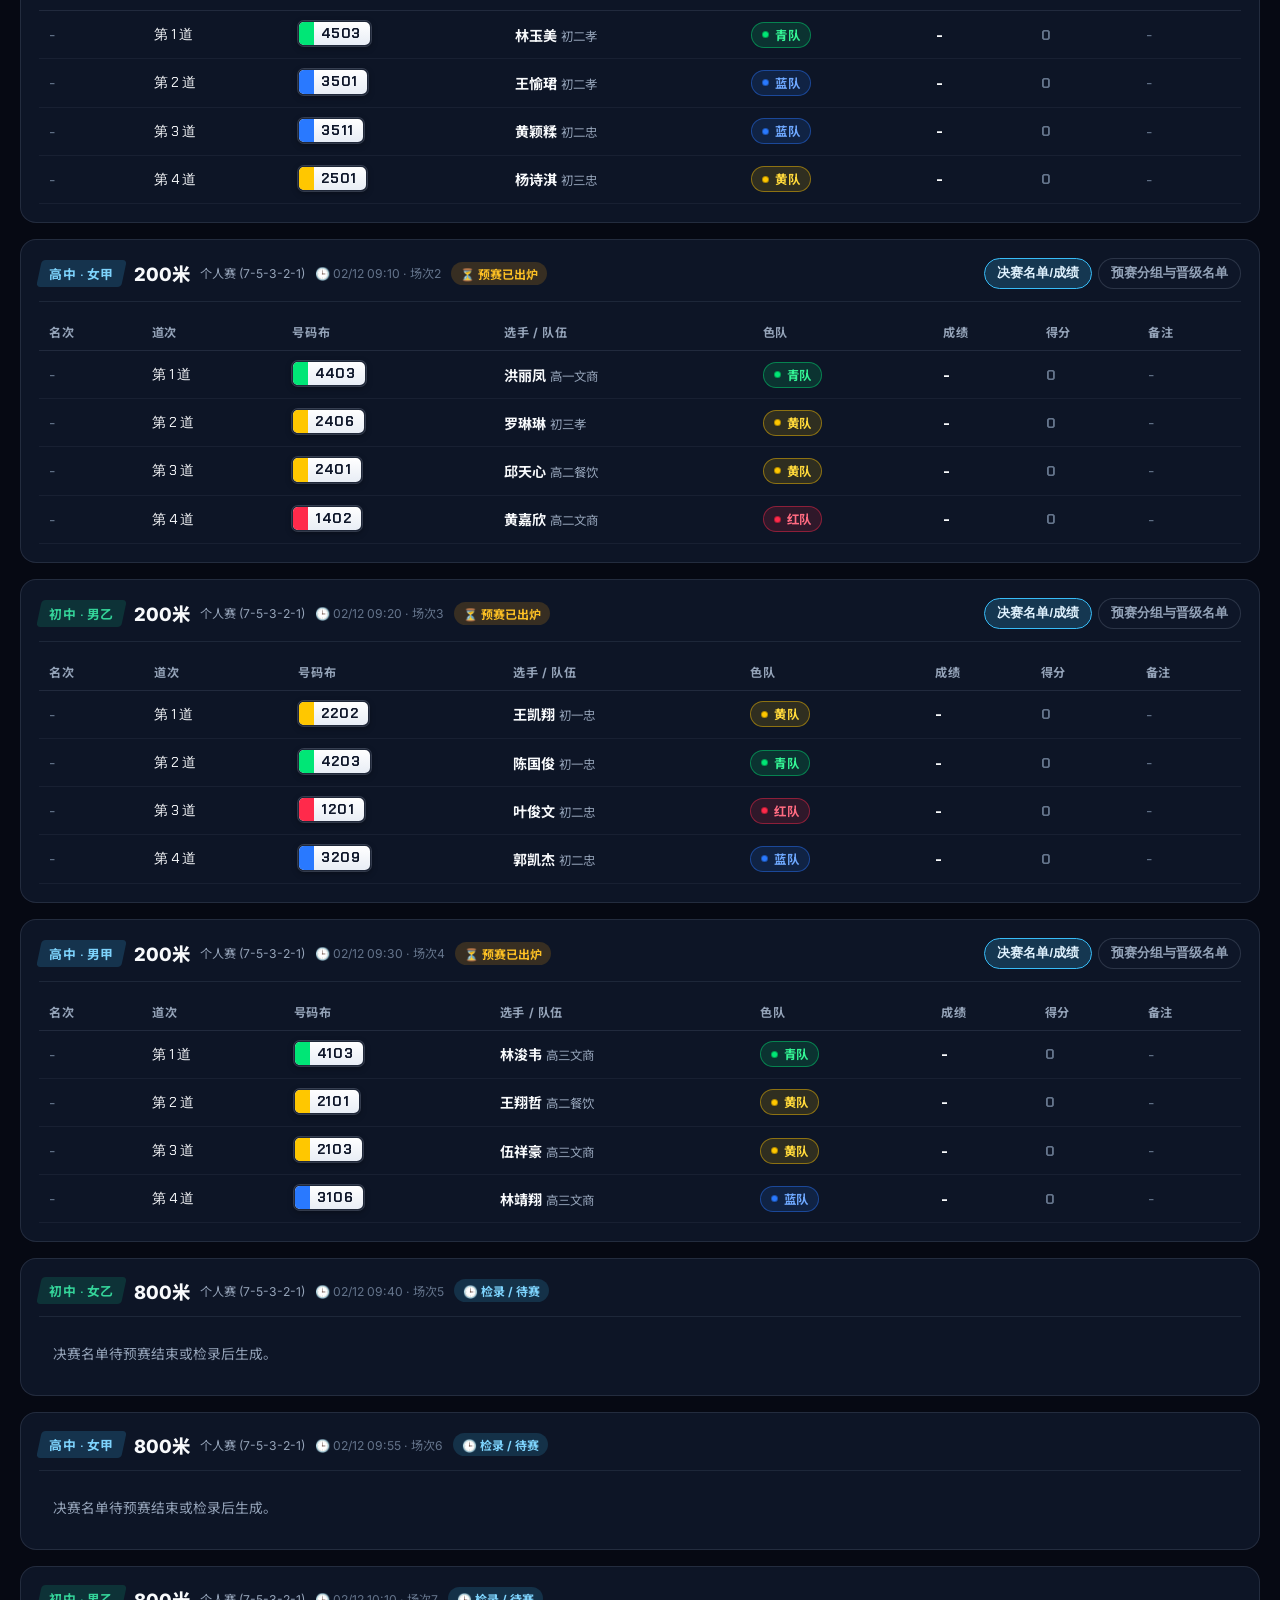
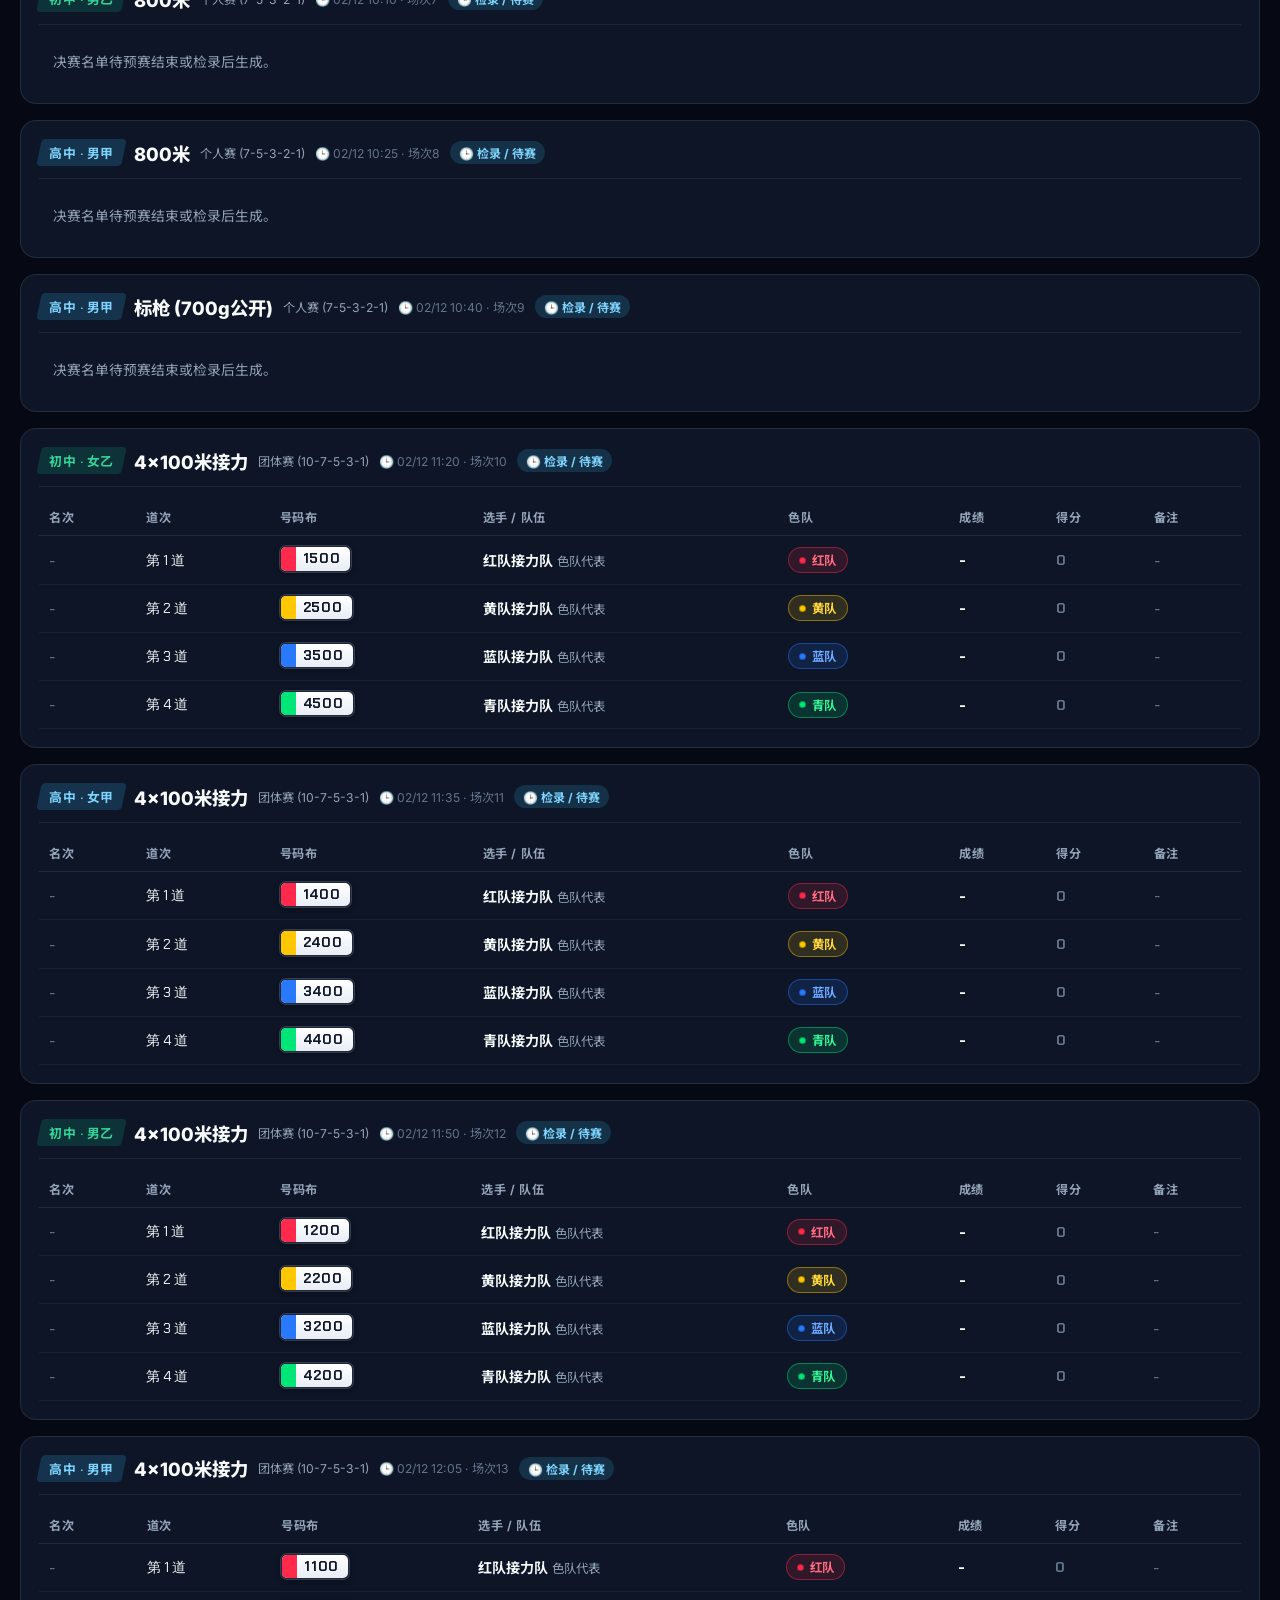
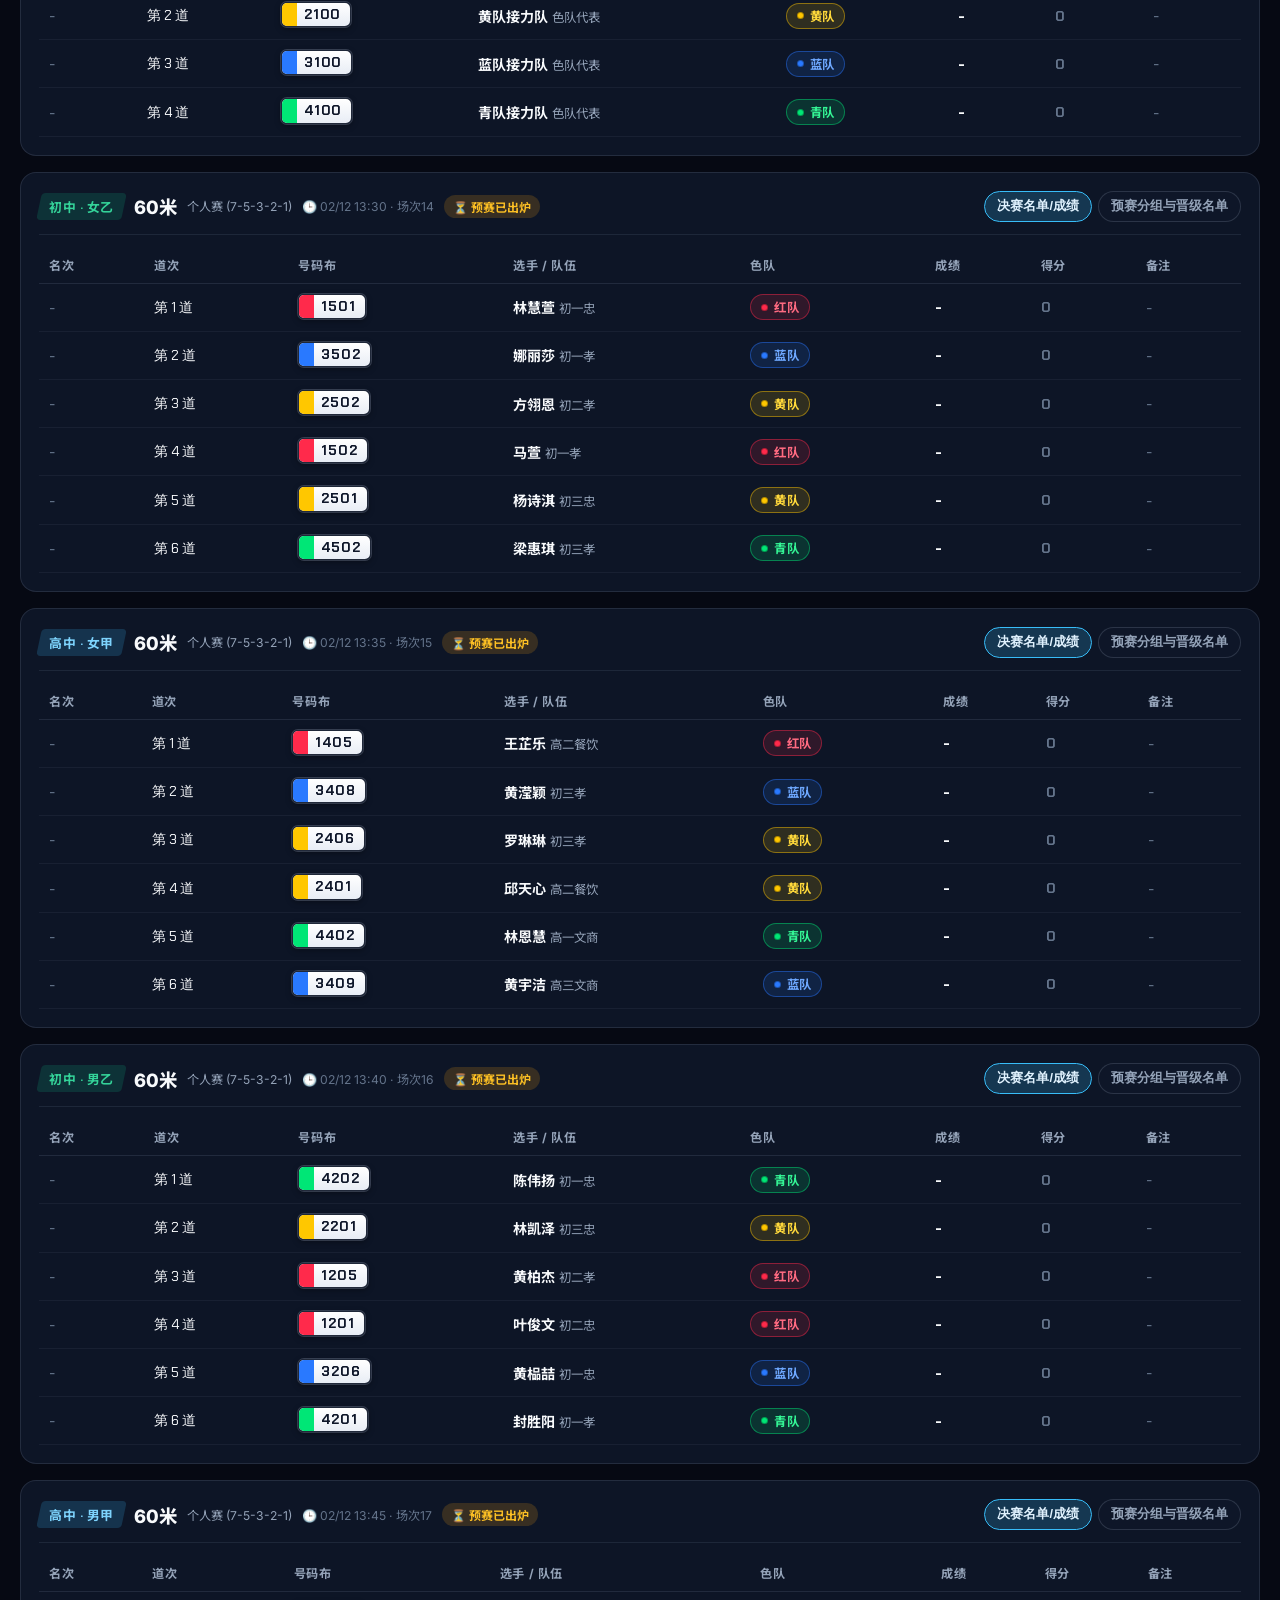
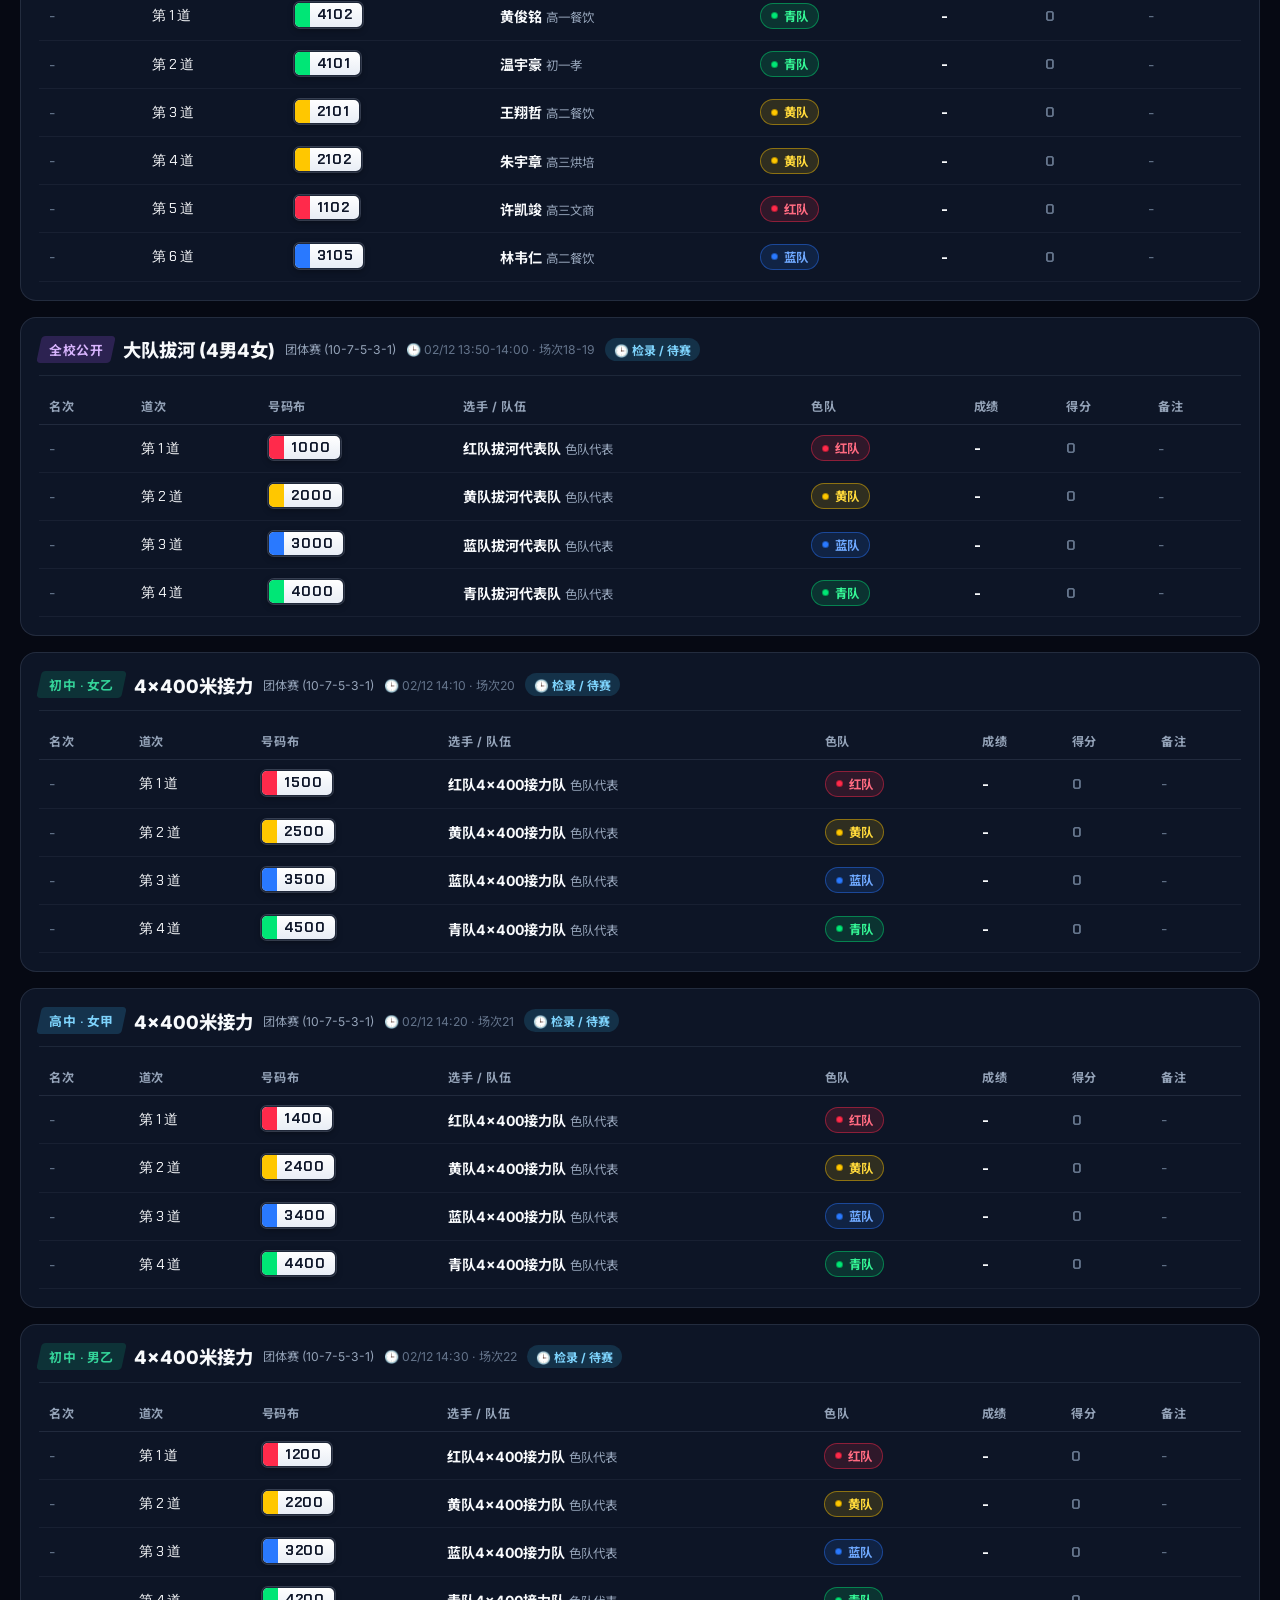
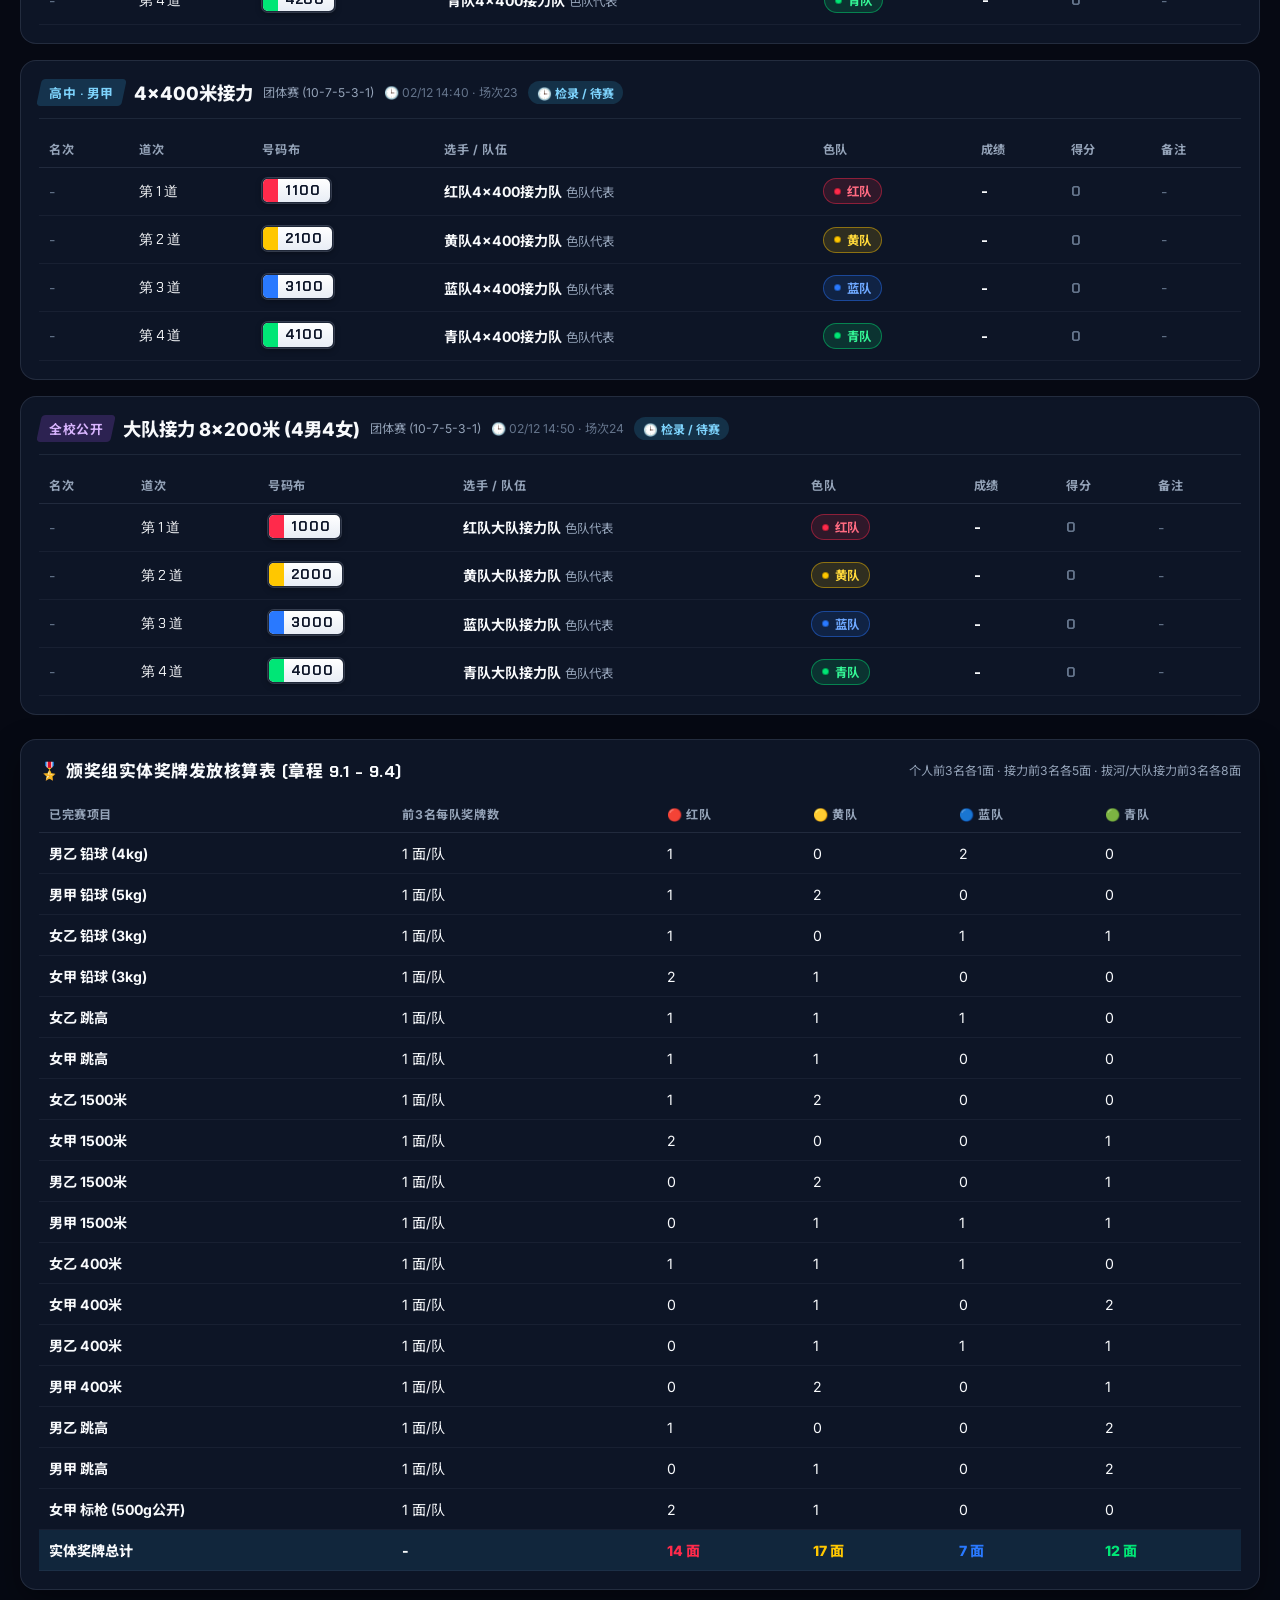
==== commit 4df0a54f: "feat: 将师生查分页与首页默认聚焦赛期切换为 02/12 运动会正日（23项）" ====
--- a/index.html
+++ b/index.html
@@ -11,7 +11,7 @@
     href="https://fonts.googleapis.com/css2?family=Chakra+Petch:wght@600;700;800&family=Inter:wght@400;500;600;700&family=Noto+Sans+SC:wght@400;500;700;900&display=swap"
     rel="stylesheet" />
   <link rel="stylesheet" href="https://cdnjs.cloudflare.com/ajax/libs/animate.css/4.1.1/animate.min.css" />
-  <link rel="stylesheet" href="./css/style.css?v=20261128v1" />
+  <link rel="stylesheet" href="./css/style.css?v=20261128v2" />
   <script src="https://cdn.sheetjs.com/xlsx-0.20.2/package/dist/xlsx.full.min.js"></script>
 </head>
 
@@ -238,7 +238,7 @@
     </div>
   </div>
 
-  <script src="./js/core.js?v=20261128v1"></script>
+  <script src="./js/core.js?v=20261128v2"></script>
   <script>
     (function () {
       var S = window.SinMinSports;
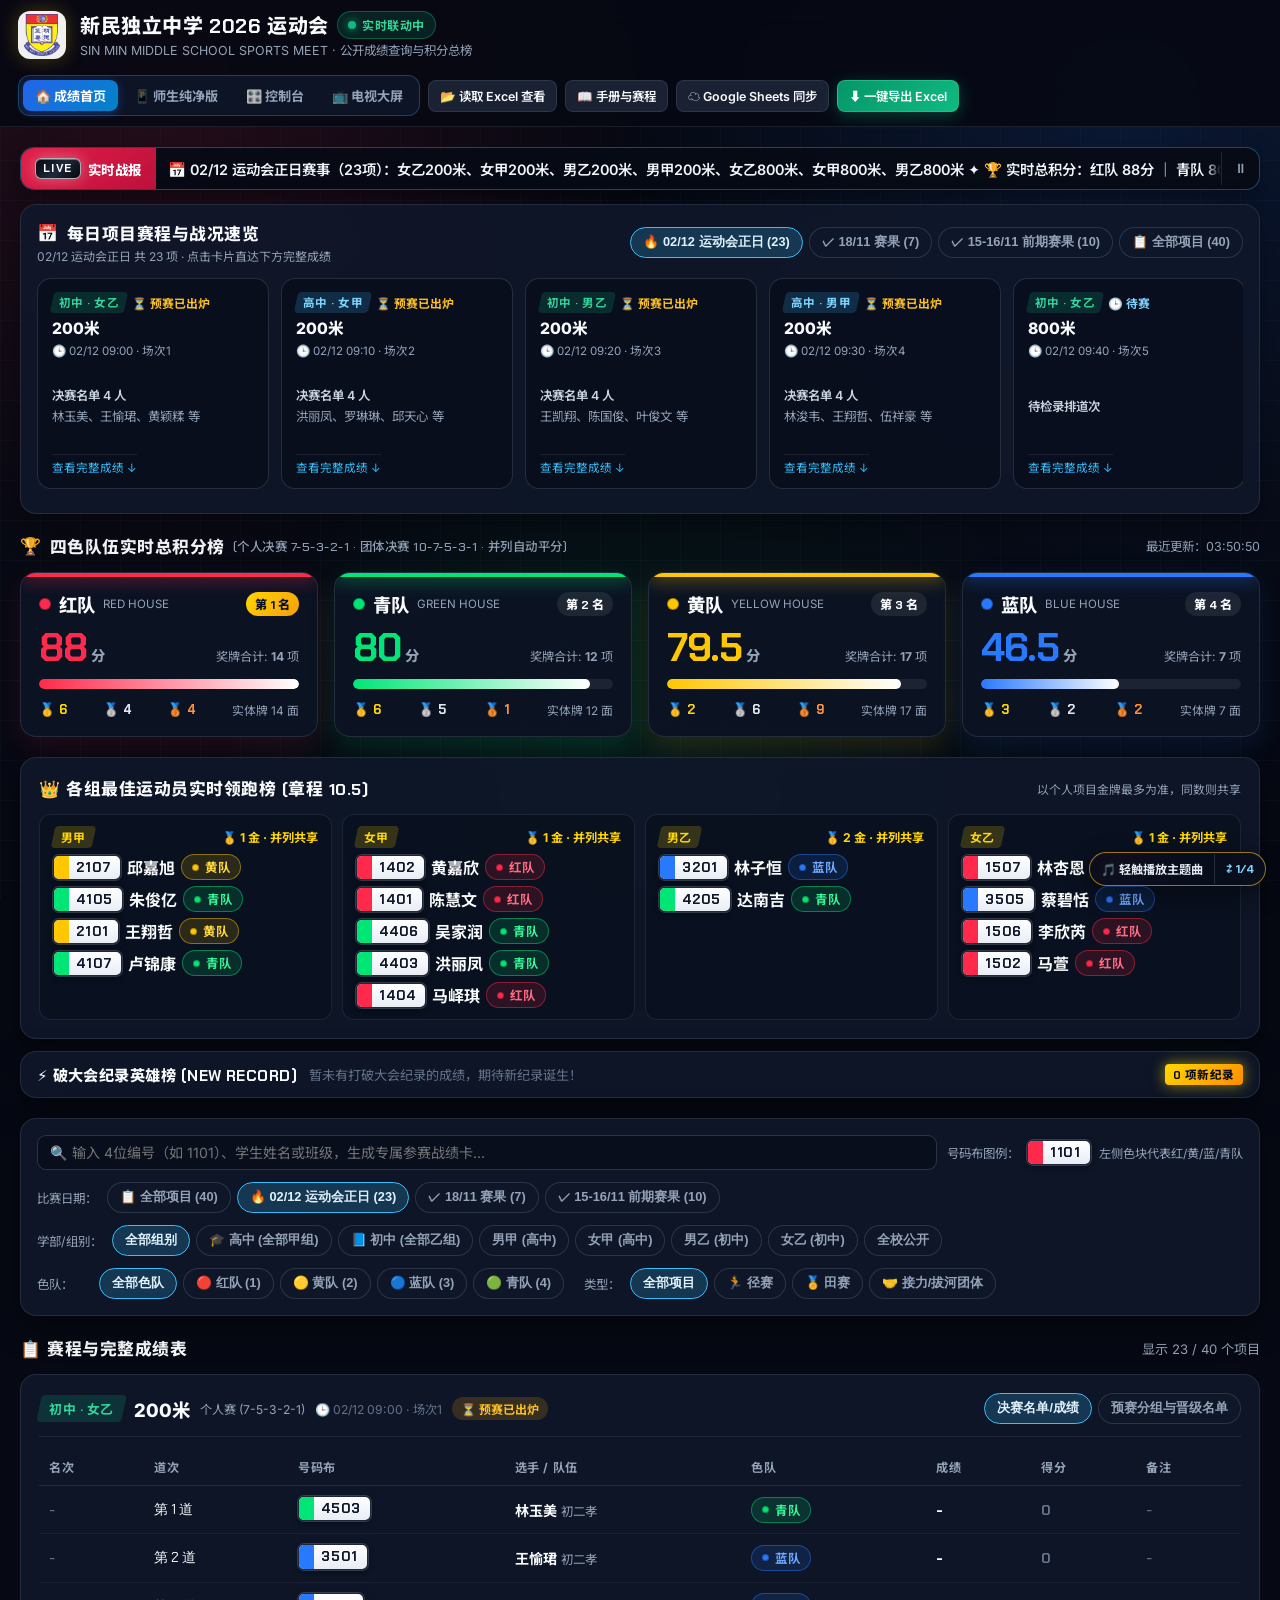
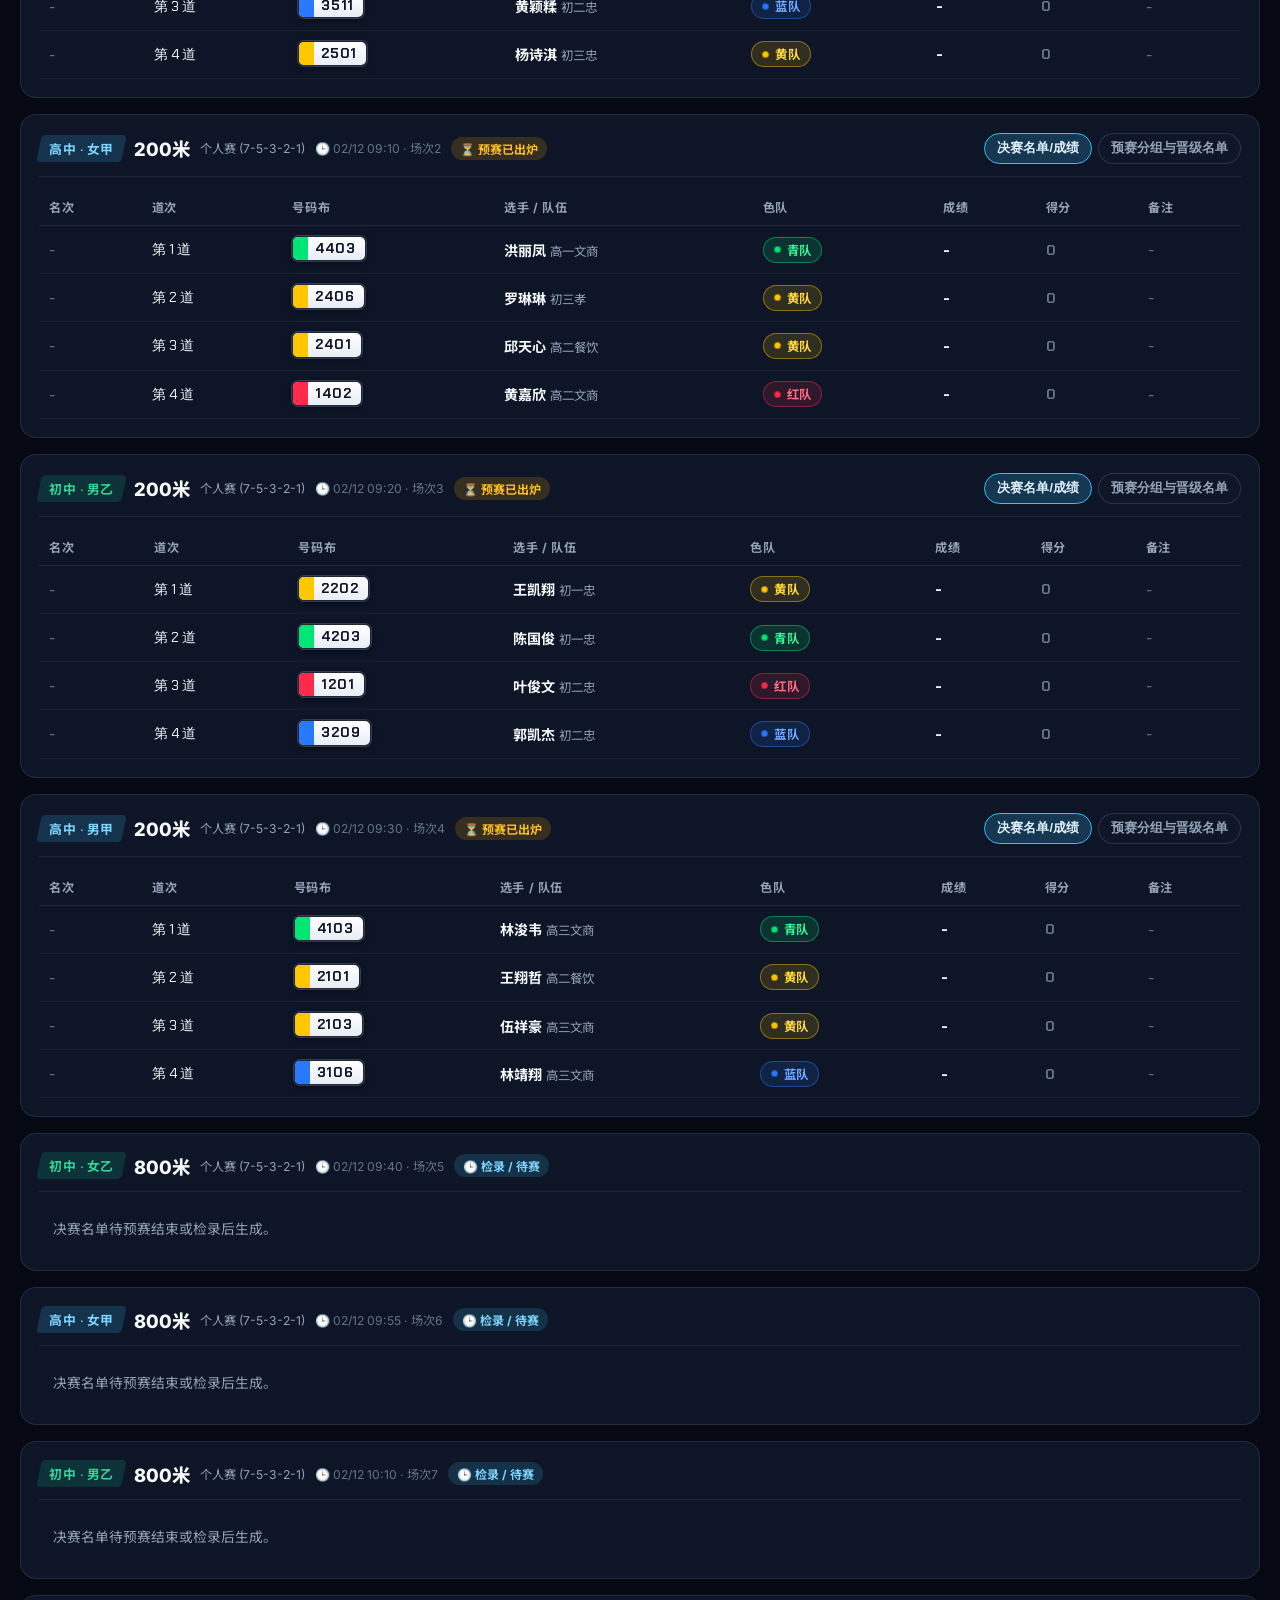
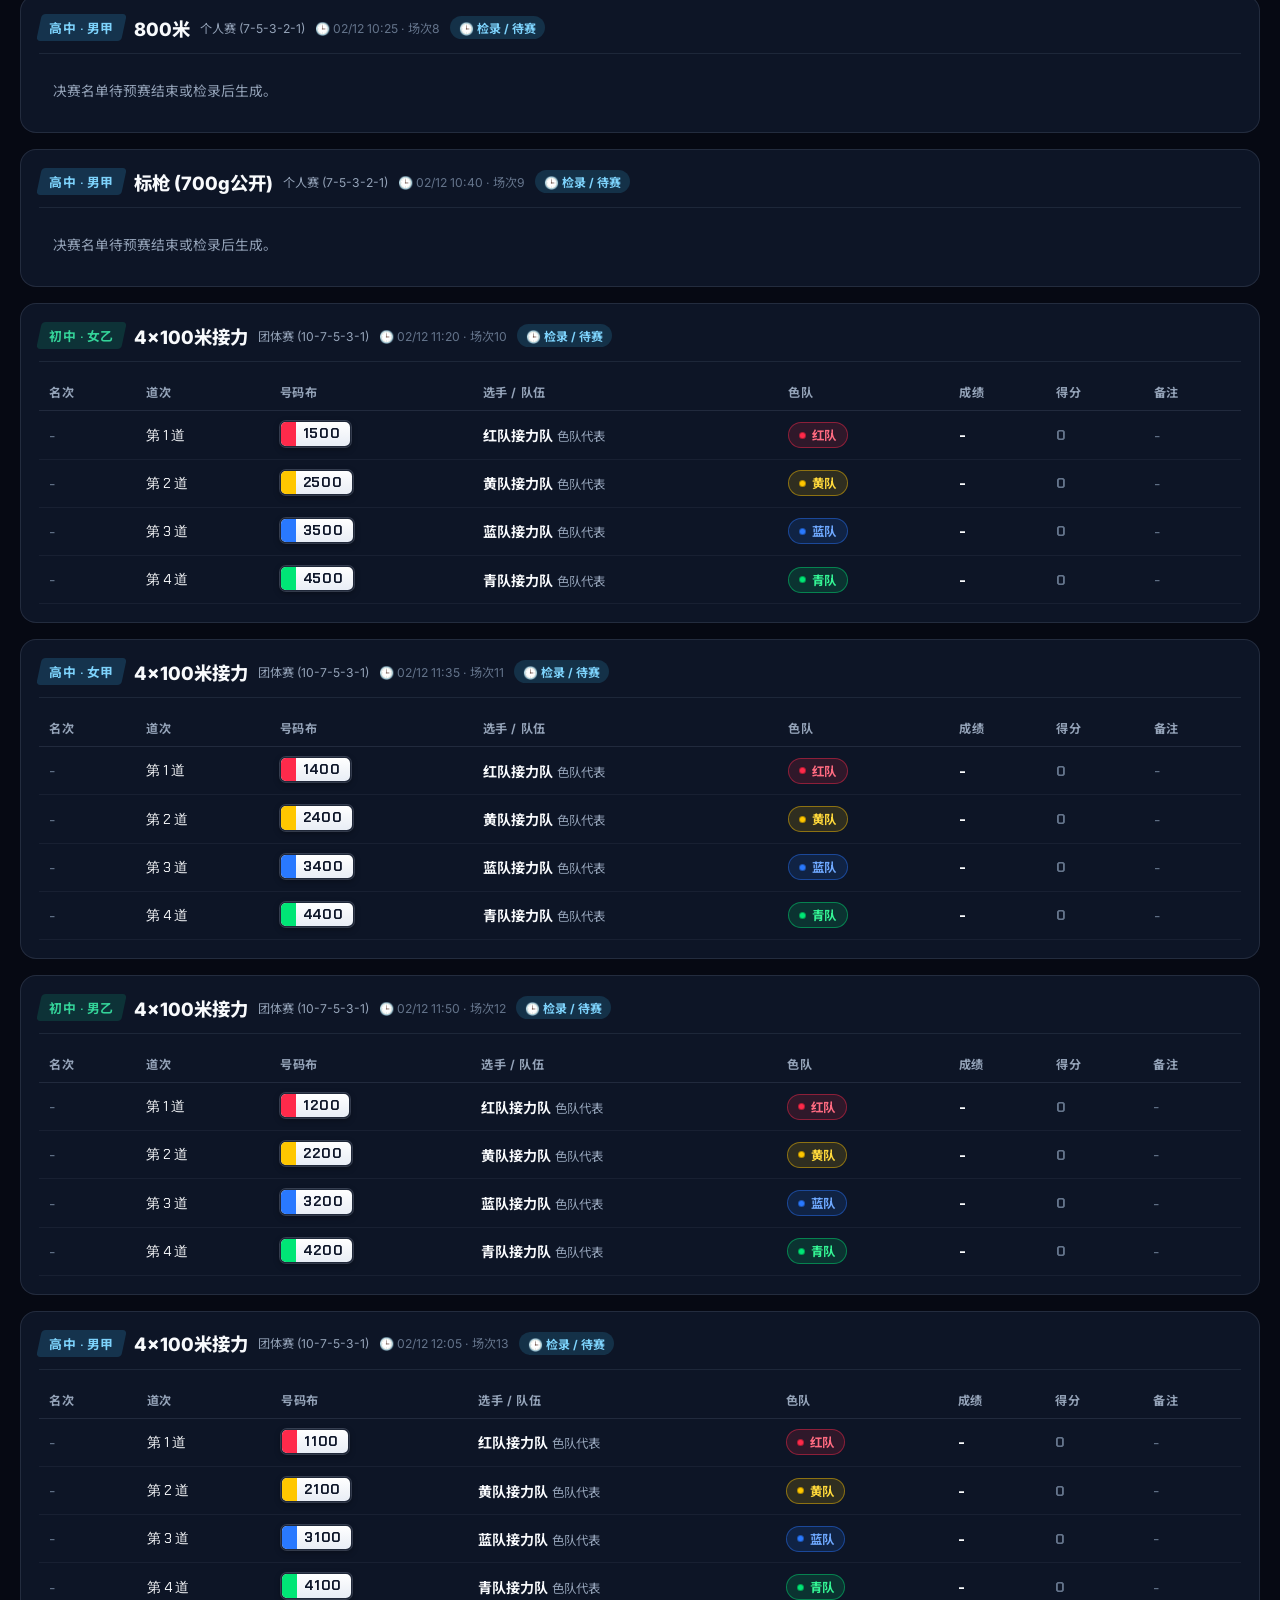
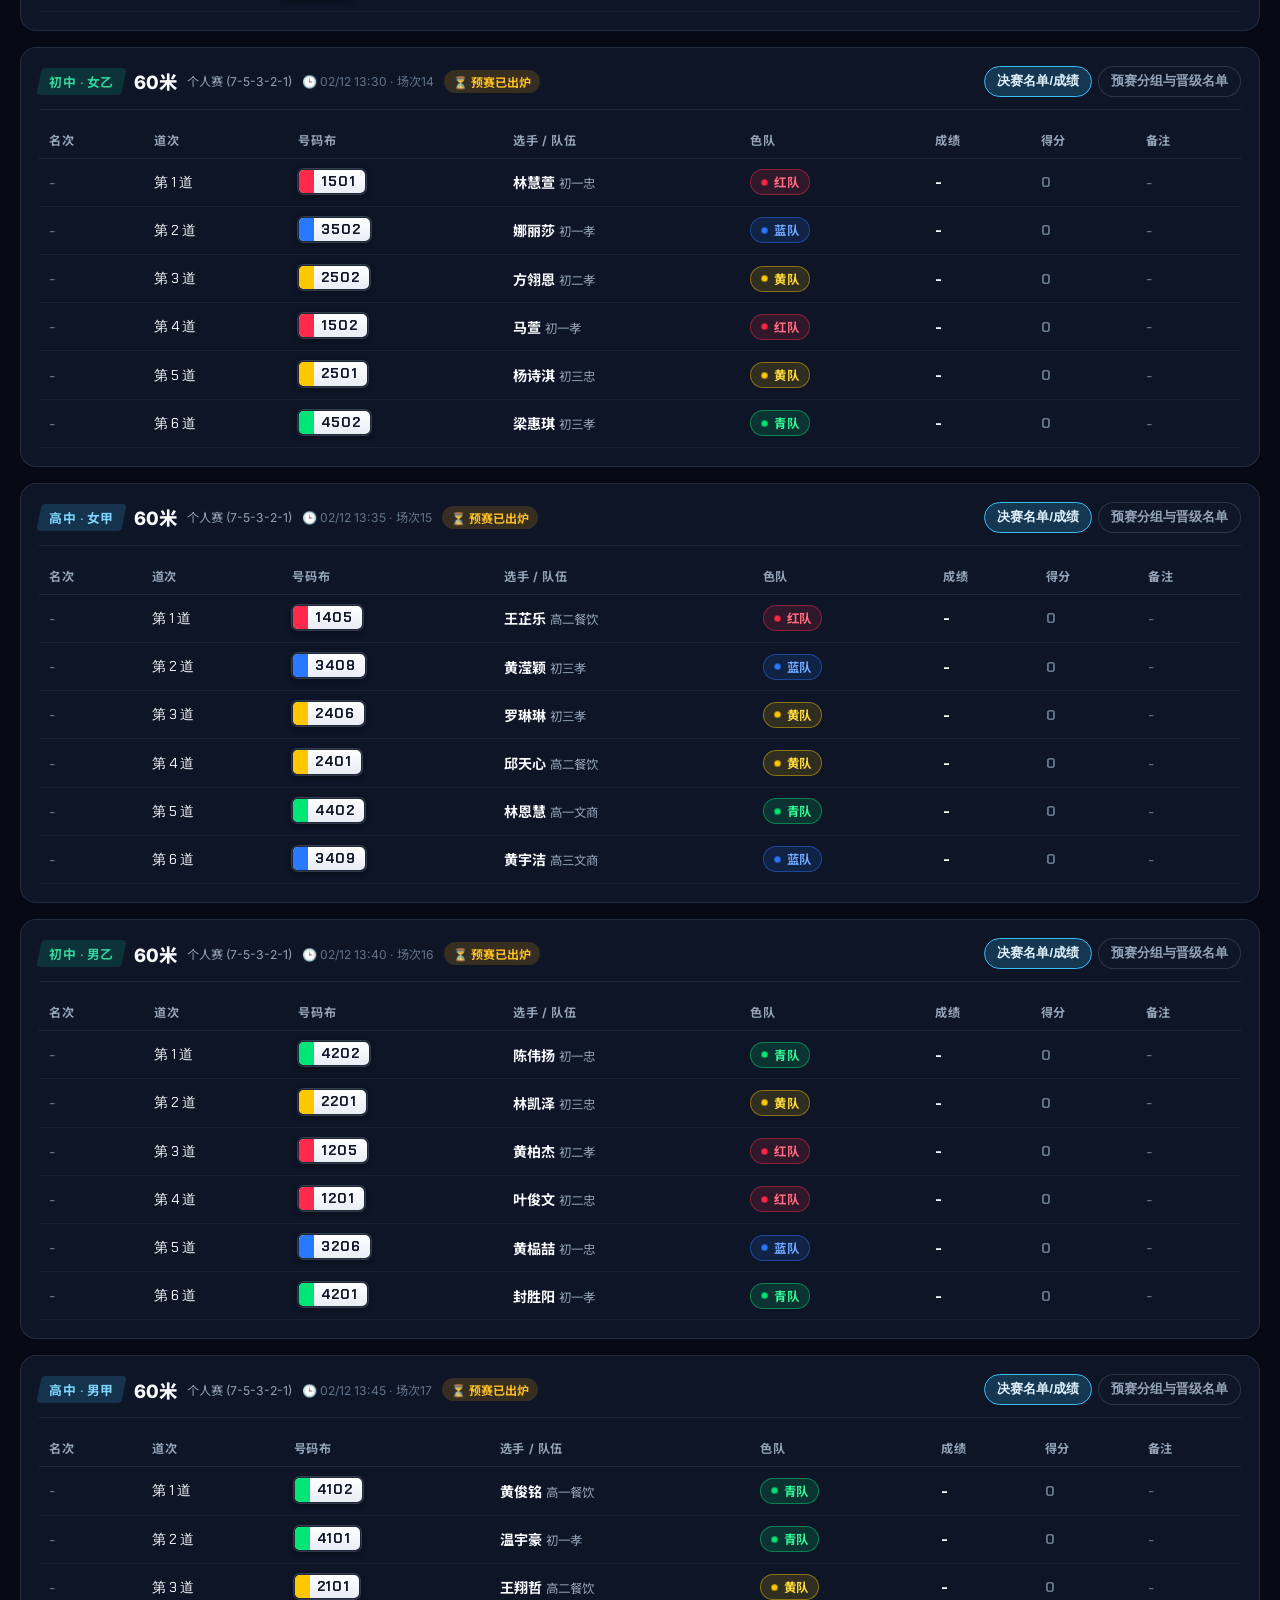
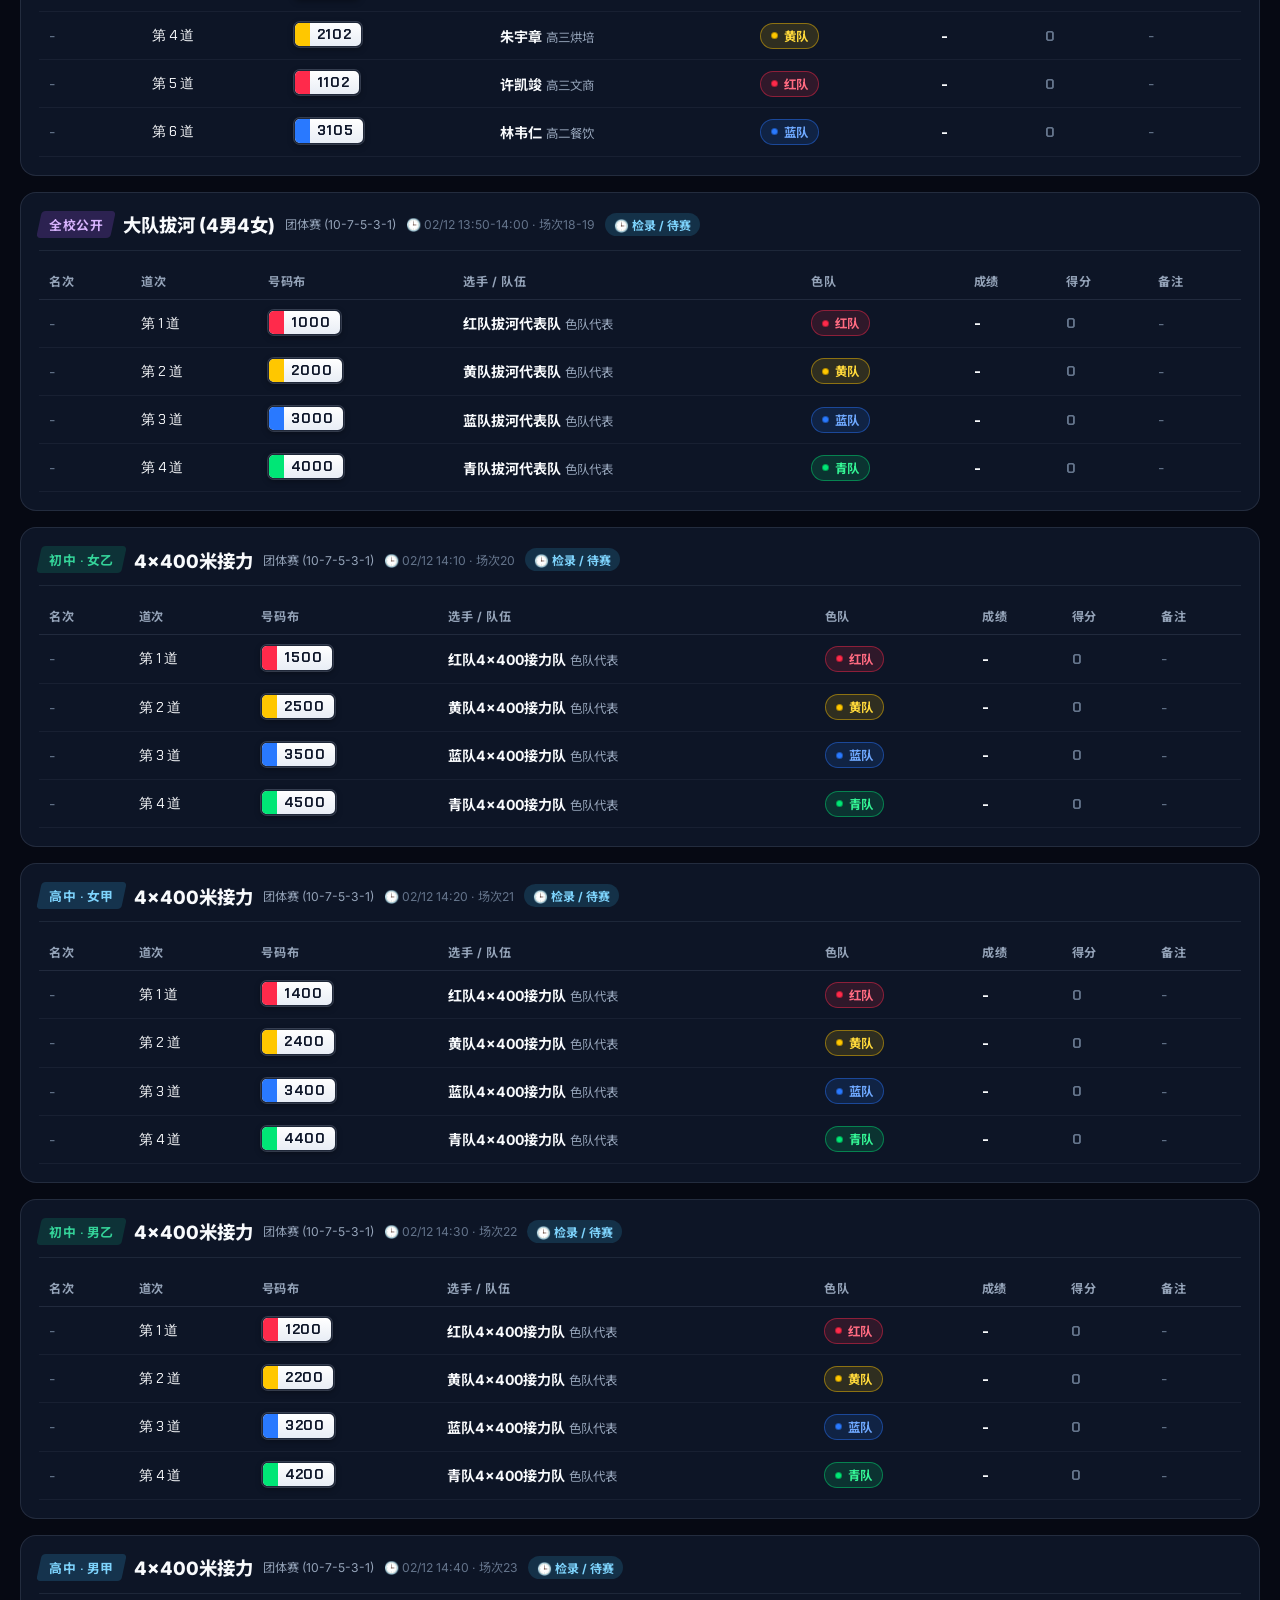
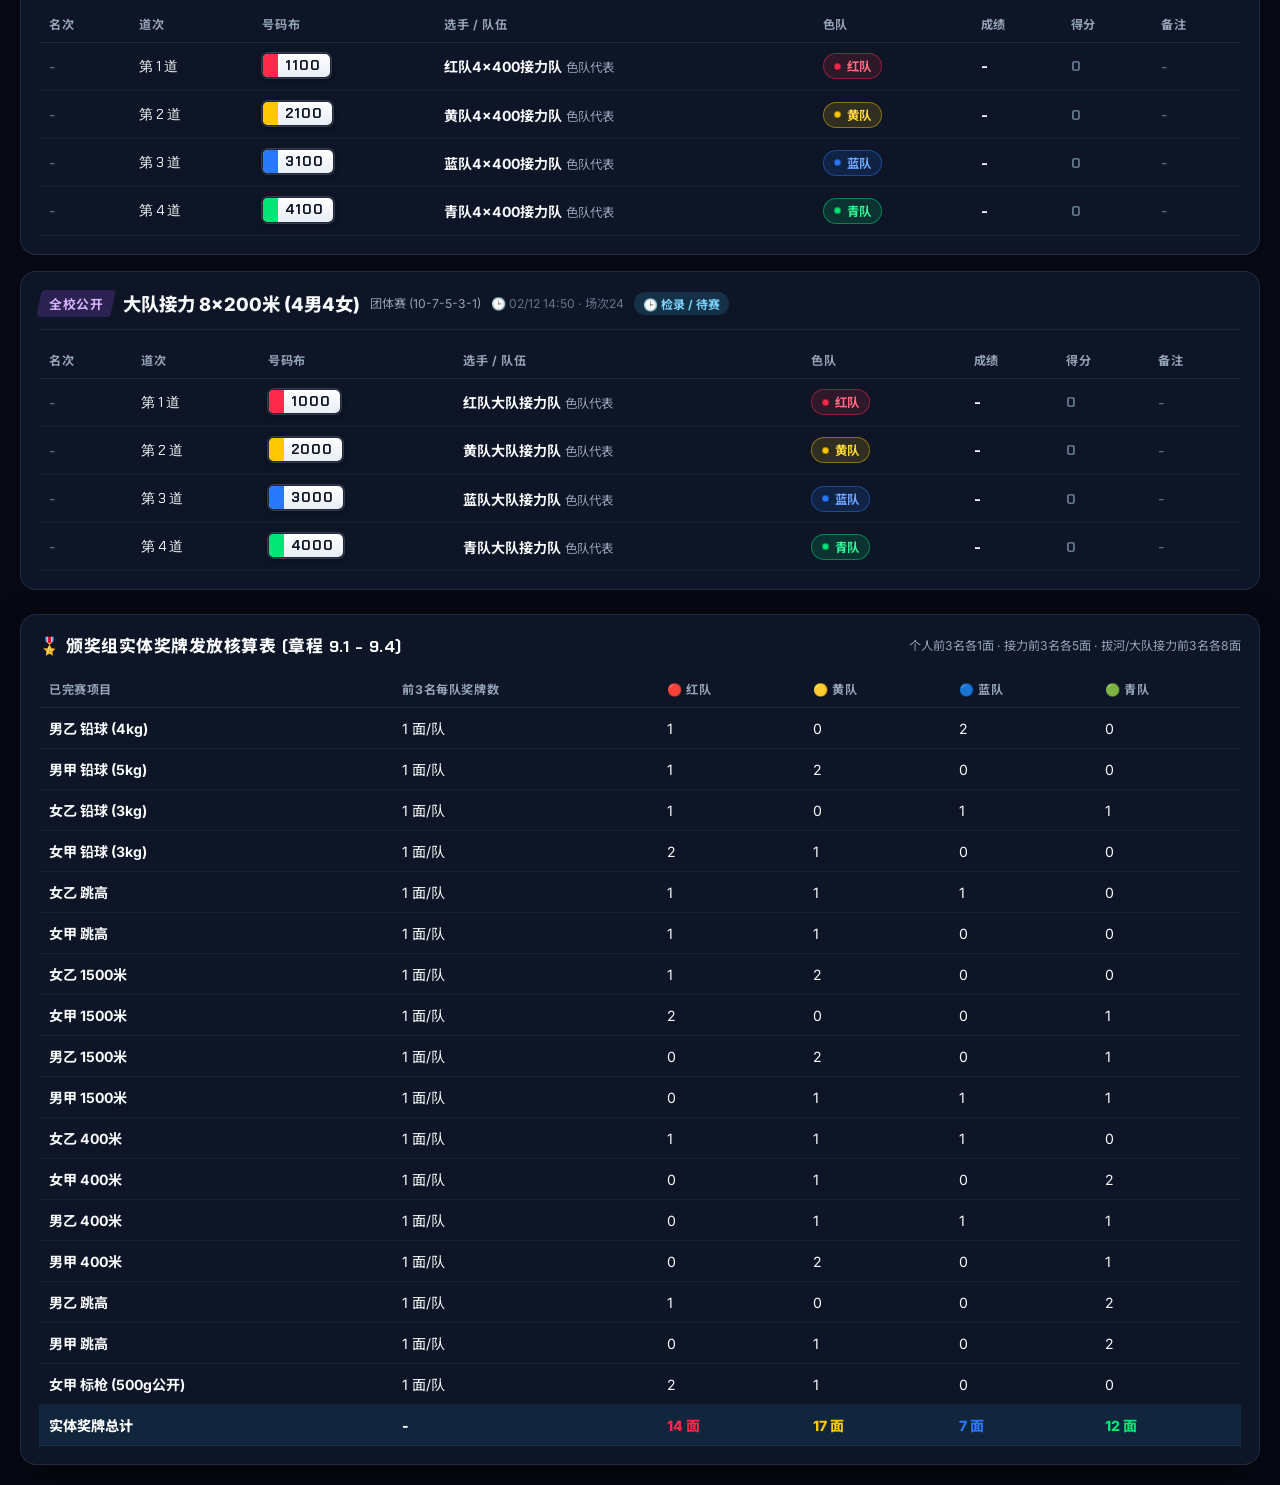
==== commit 2733b4ed: "style: 将破大会纪录榜移至最佳运动员领跑榜正下方并改为紧凑横条排版" ====
--- a/index.html
+++ b/index.html
@@ -11,7 +11,7 @@
     href="https://fonts.googleapis.com/css2?family=Chakra+Petch:wght@600;700;800&family=Inter:wght@400;500;600;700&family=Noto+Sans+SC:wght@400;500;700;900&display=swap"
     rel="stylesheet" />
   <link rel="stylesheet" href="https://cdnjs.cloudflare.com/ajax/libs/animate.css/4.1.1/animate.min.css" />
-  <link rel="stylesheet" href="./css/style.css?v=20261128v2" />
+  <link rel="stylesheet" href="./css/style.css?v=20261128v3" />
   <script src="https://cdn.sheetjs.com/xlsx-0.20.2/package/dist/xlsx.full.min.js"></script>
 </head>
 
@@ -107,13 +107,15 @@
         <div class="mvp-mini-grid" id="mvp-mini-grid"></div>
       </div>
 
-      <div class="glass-panel animate__animated animate__fadeInUp" style="padding:18px;">
-        <div class="section-header">
-          <h3 class="section-title">⚡ 破大会纪录英雄榜 (NEW RECORD)</h3>
+      <div class="glass-panel records-horizontal-panel animate__animated animate__fadeInUp">
+        <div class="records-horizontal-bar">
+          <div class="records-horizontal-left">
+            <h3 class="section-title" style="font-size:0.95rem;">⚡ 破大会纪录英雄榜 (NEW RECORD)</h3>
+            <span class="records-empty-inline" id="records-empty-hint">暂未有打破大会纪录的成绩，期待新纪录诞生！</span>
+          </div>
           <span class="badge-record" id="record-total-count">0 项新纪录</span>
         </div>
-        <div id="records-spotlight-list"
-          style="display:flex; flex-direction:column; gap:8px; max-height:210px; overflow-y:auto;"></div>
+        <div id="records-spotlight-list" class="records-horizontal-items" style="display:none;"></div>
       </div>
     </section>
 
@@ -238,7 +240,7 @@
     </div>
   </div>
 
-  <script src="./js/core.js?v=20261128v2"></script>
+  <script src="./js/core.js?v=20261128v3"></script>
   <script>
     (function () {
       var S = window.SinMinSports;
@@ -329,11 +331,16 @@
         }).join('');
 
         var recListEl = document.getElementById('records-spotlight-list');
+        var recEmptyEl = document.getElementById('records-empty-hint');
         var recCountEl = document.getElementById('record-total-count');
         recCountEl.textContent = standings.recordsList.length + ' 项新纪录';
         if (standings.recordsList.length === 0) {
-          recListEl.innerHTML = '<div style="color:var(--text-muted); font-size:0.86rem; padding:12px 0;">暂未有打破大会纪录的成绩，期待新纪录诞生！</div>';
+          if (recEmptyEl) recEmptyEl.style.display = '';
+          recListEl.style.display = 'none';
+          recListEl.innerHTML = '';
         } else {
+          if (recEmptyEl) recEmptyEl.style.display = 'none';
+          recListEl.style.display = 'grid';
           recListEl.innerHTML = standings.recordsList.map(function (r) {
             return (
               '<div style="display:flex; align-items:center; justify-content:space-between; gap:10px; padding:9px 12px; border-radius:10px; background:rgba(255,215,0,0.08); border:1px solid rgba(255,215,0,0.28);">' +
--- a/css/style.css
+++ b/css/style.css
@@ -545,12 +545,39 @@
   font-weight: 700;
 }
 
-/* 荣耀聚焦条：最佳运动员 + 破纪录榜 */
+/* 荣耀聚焦条：最佳运动员（上） + 破纪录榜（下·紧凑横条） */
 .spotlight-grid {
   display: grid;
-  grid-template-columns: 1.25fr 1fr;
-  gap: 16px;
+  grid-template-columns: minmax(0, 1fr);
+  gap: 12px;
   margin-bottom: 20px;
+}
+.records-horizontal-panel {
+  padding: 11px 16px;
+}
+.records-horizontal-bar {
+  display: flex;
+  align-items: center;
+  justify-content: space-between;
+  gap: 12px;
+  flex-wrap: wrap;
+}
+.records-horizontal-left {
+  display: flex;
+  align-items: center;
+  gap: 12px;
+  flex-wrap: wrap;
+  min-width: 0;
+}
+.records-empty-inline {
+  color: var(--text-muted);
+  font-size: 0.82rem;
+}
+.records-horizontal-items {
+  margin-top: 10px;
+  display: grid;
+  grid-template-columns: repeat(auto-fit, minmax(280px, 1fr));
+  gap: 8px;
 }
 .section-header {
   display: flex;
@@ -572,7 +599,7 @@
 }
 .mvp-mini-grid {
   display: grid;
-  grid-template-columns: repeat(2, minmax(0, 1fr));
+  grid-template-columns: repeat(4, minmax(0, 1fr));
   gap: 10px;
 }
 .mvp-mini-card {
@@ -1747,6 +1774,9 @@
   .spotlight-grid {
     grid-template-columns: minmax(0, 1fr);
   }
+  .mvp-mini-grid {
+    grid-template-columns: repeat(2, minmax(0, 1fr));
+  }
   .spotlight-grid > .glass-panel {
     min-width: 0;
   }
